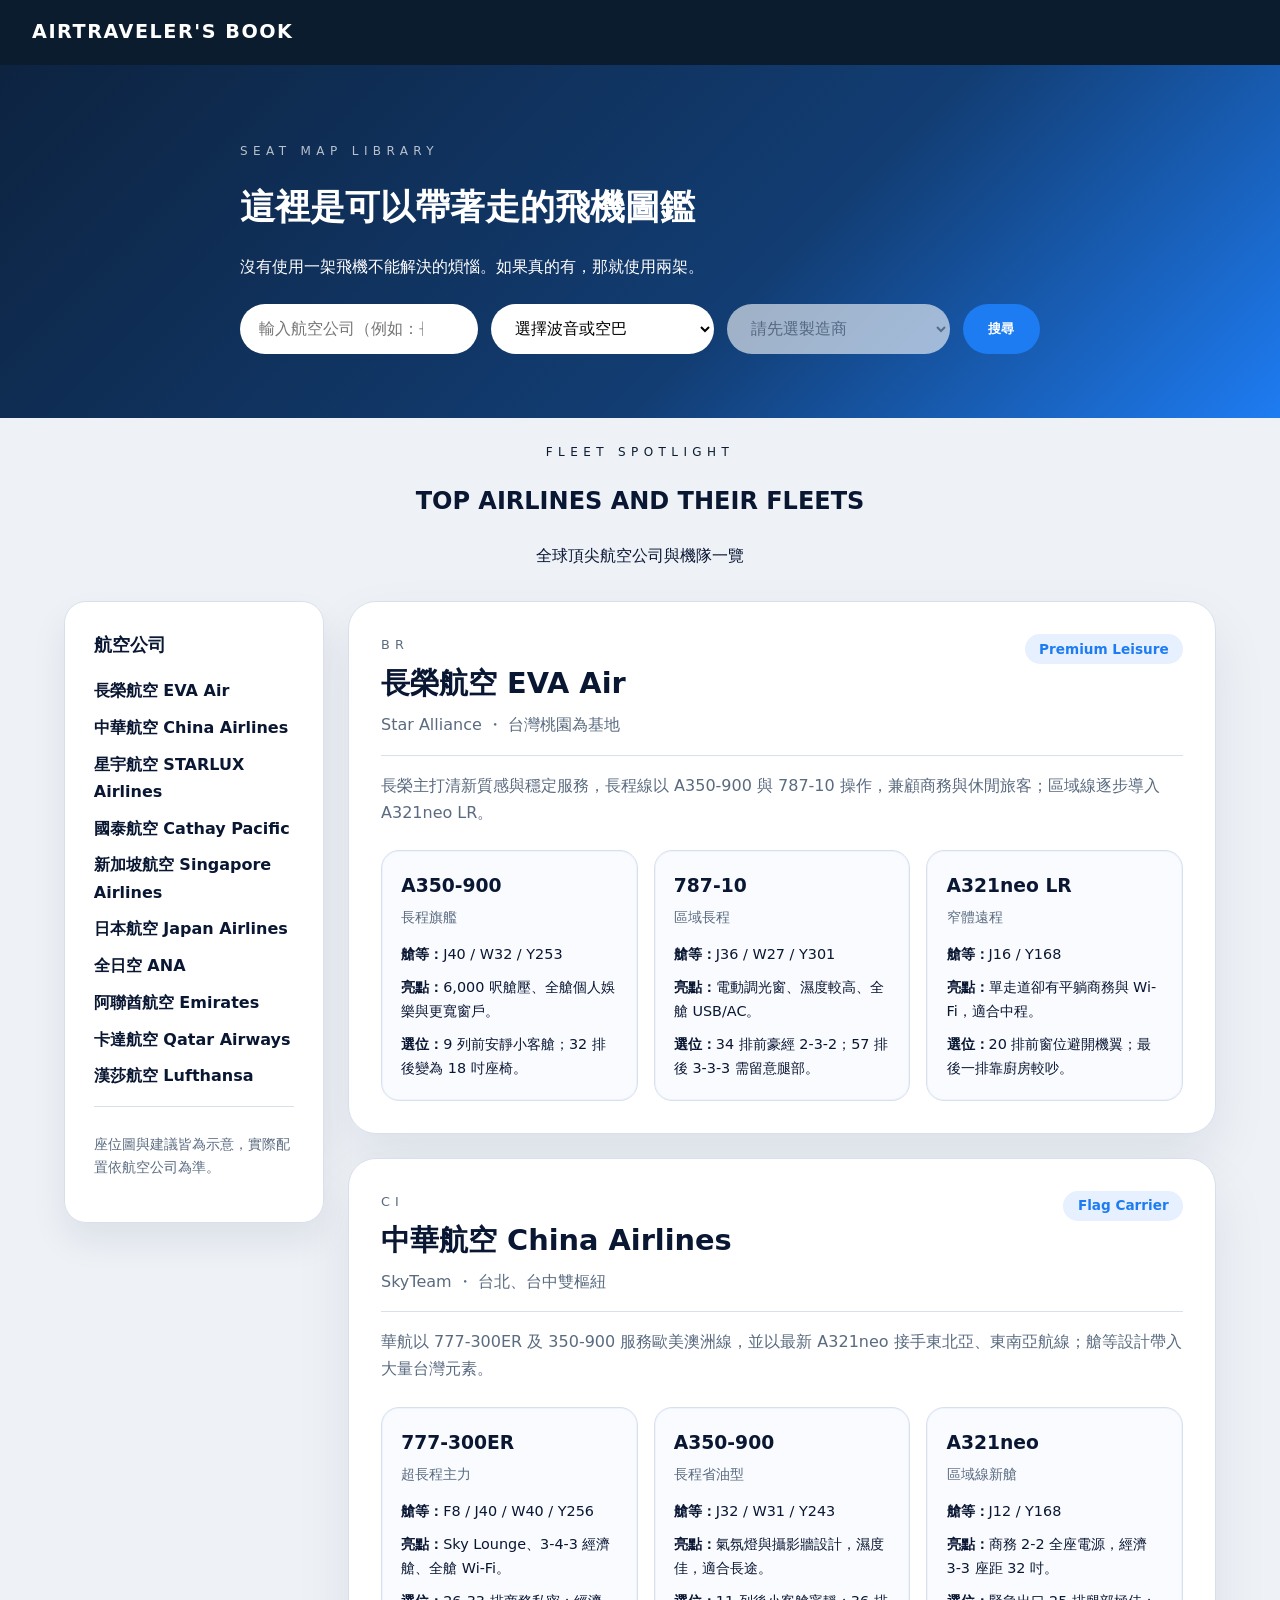
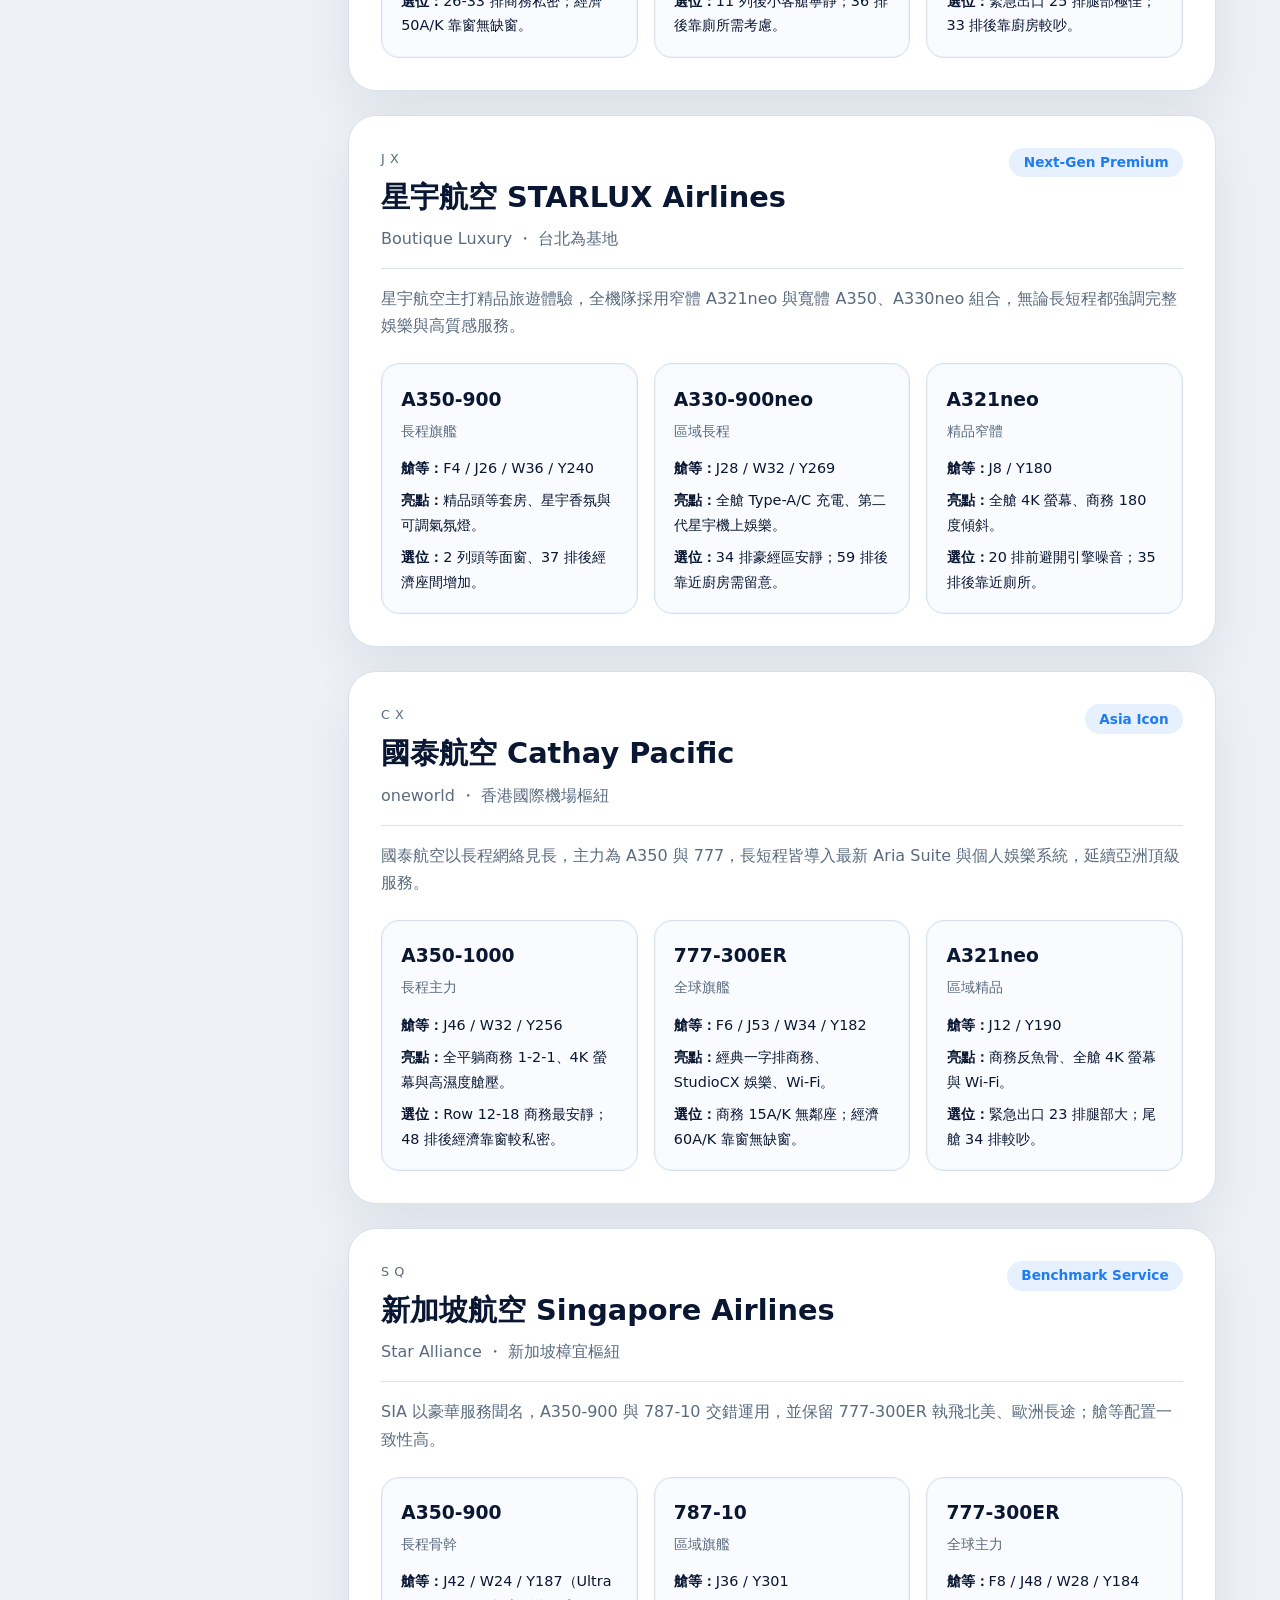
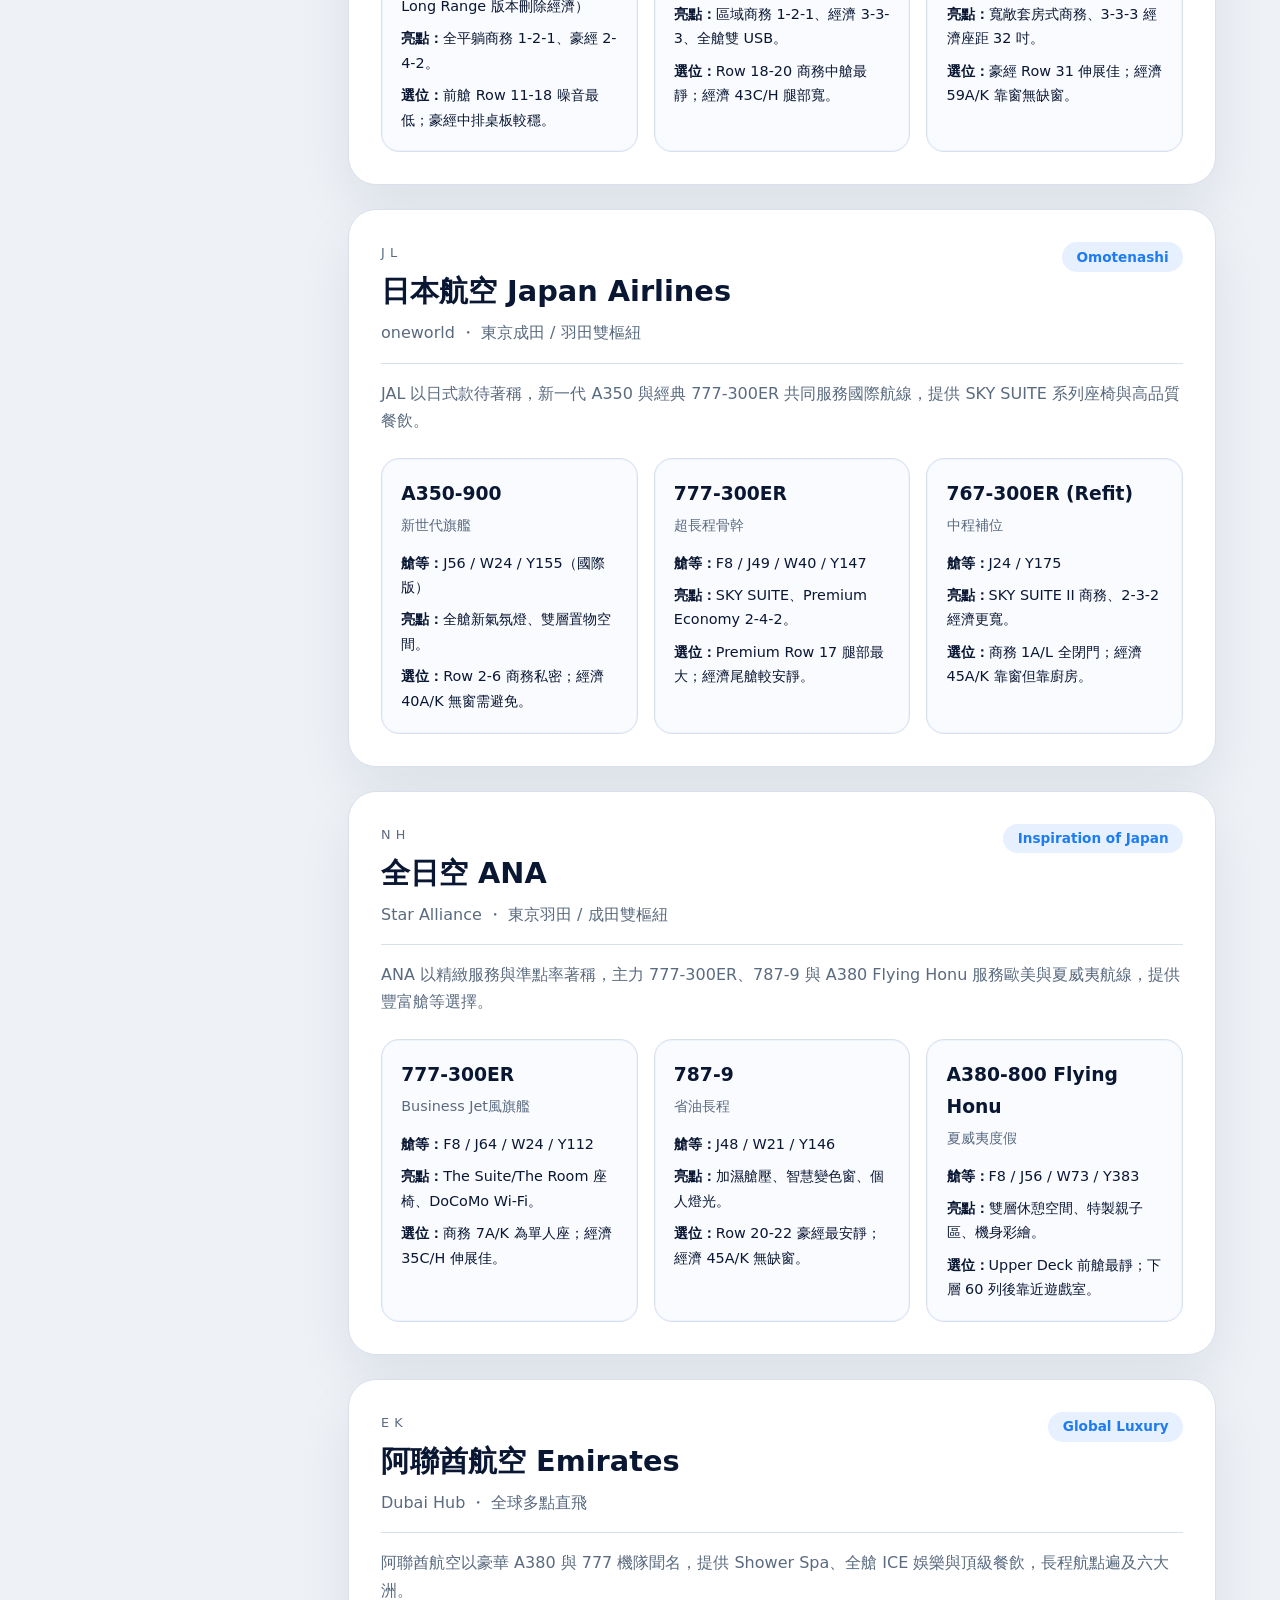
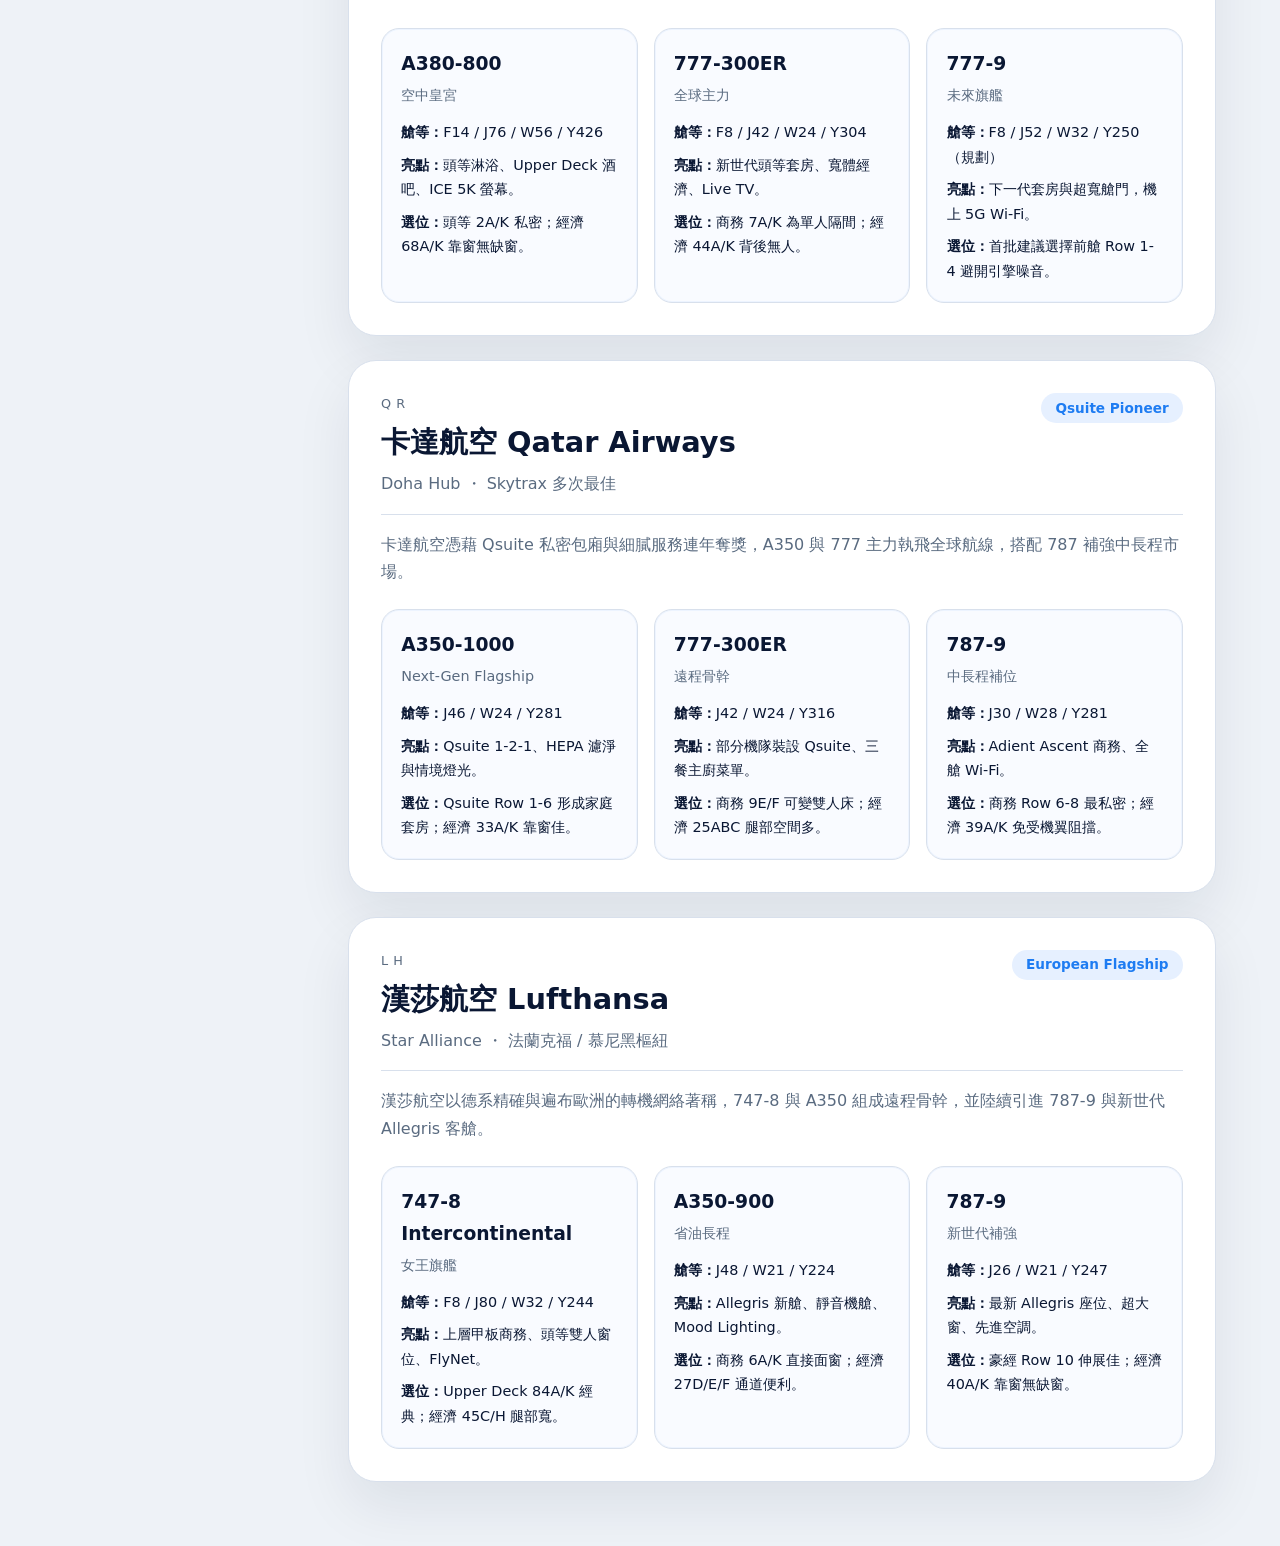
==== index.html @ 840bac4d "1208 json fixed" ====
<!DOCTYPE html>
<html lang="zh-Hant">
  <head>
    <meta charset="UTF-8" />
    <meta name="viewport" content="width=device-width, initial-scale=1.0" />
    <title>AirTraveler's Book</title>
    <link rel="stylesheet" href="style.css" />
  </head>
  <body class="home-page">
    <nav class="site-nav">
      <div class="brand">AirTraveler's Book</div>
    </nav>
    <header class="hero" id="top">
      <div class="hero-content">
        <p class="eyebrow">Seat Map Library</p>
        <h1>這裡是可以帶著走的飛機圖鑑</h1>
        <p>沒有使用一架飛機不能解決的煩惱。如果真的有，那就使用兩架。</p>
        <div class="search-panel" aria-label="搜尋與篩選機型">
          <label class="sr-only" for="airlineInput">航空公司</label>
          <input
            id="airlineInput"
            type="search"
            placeholder="輸入航空公司（例如：長榮、華航、SIA）"
            list="airlinesData"
          />
          <label class="sr-only" for="manufacturerFilter">製造商</label>
          <select id="manufacturerFilter">
            <option value="">選擇波音或空巴</option>
            <option value="airbus">空中巴士 Airbus</option>
            <option value="boeing">波音 Boeing</option>
          </select>
          <label class="sr-only" for="modelFilter">機型</label>
          <select id="modelFilter" disabled>
            <option value="">請先選製造商</option>
          </select>
          <button type="button">搜尋</button>
        </div>
        <datalist id="airlinesData"></datalist>
      </div>
    </header>
    <main>
      <section class="fleet-section" id="fleet">
        <header class="fleet-header">
          <p class="eyebrow">Fleet Spotlight</p>
          <h2>TOP AIRLINES AND THEIR FLEETS</h2>
          <p>全球頂尖航空公司與機隊一覽</p>
        </header>
        <div class="detail-layout">
          <aside class="detail-sidebar">
            <h2>航空公司</h2>
            <ul id="airlineSidebar"></ul>
            <div class="sidebar-note">
              <p>座位圖與建議皆為示意，實際配置依航空公司為準。</p>
            </div>
          </aside>
          <div class="detail-content" id="airlineDetails"></div>
        </div>
      </section>
    </main>
    <script src="script.js"></script>
  </body>
</html>
---- style.css ----
:root {
  color-scheme: light;
  font-family: "Noto Sans TC", "PingFang TC", system-ui, -apple-system, BlinkMacSystemFont, "Segoe UI",
    sans-serif;
  --bg: #eef2f7;
  --nav: #0c1c2f;
  --card: #ffffff;
  --ink: #0a1733;
  --muted: #5a6b80;
  --accent: #1e7cf2;
  --accent-soft: #e6f0ff;
  --border: #d8e0ec;
}

*,
*::before,
*::after {
  box-sizing: border-box;
}

body {
  margin: 0;
  background: var(--bg);
  color: var(--ink);
  line-height: 1.7;
  font-family: "Noto Sans TC", "PingFang TC", system-ui, -apple-system, BlinkMacSystemFont, "Segoe UI",
    sans-serif;
}

.sr-only {
  position: absolute;
  width: 1px;
  height: 1px;
  padding: 0;
  margin: -1px;
  overflow: hidden;
  clip: rect(0, 0, 0, 0);
  white-space: nowrap;
  border: 0;
}

a {
  color: var(--accent);
  text-decoration: none;
}

a:hover {
  text-decoration: underline;
}

.site-nav {
  background: var(--nav);
  color: white;
  display: flex;
  justify-content: space-between;
  align-items: center;
  padding: 1rem 2rem;
}

.brand {
  font-size: 1.2rem;
  font-weight: 700;
  letter-spacing: 0.08em;
  text-transform: uppercase;
}

.nav-links {
  display: flex;
  gap: 1.5rem;
}

.nav-links a {
  color: rgba(255, 255, 255, 0.9);
  font-weight: 600;
}

.nav-links a[aria-current="page"] {
  color: white;
}

.hero {
  background: linear-gradient(135deg, #0d2340, #123d73 60%, #1e7cf2);
  color: white;
  padding: 4rem 2rem;
}

.hero-compact {
  padding: 3rem 2rem;
}

.hero-content {
  max-width: 800px;
  margin: 0 auto;
}

.eyebrow {
  text-transform: uppercase;
  letter-spacing: 0.45em;
  font-size: 0.75rem;
  color: rgba(255, 255, 255, 0.7);
  margin-bottom: 1rem;
}

.hero h1 {
  margin: 0 0 1rem;
  font-size: clamp(1.4rem, 3.5vw, 2.2rem);
}

.search-panel {
  margin-top: 1.5rem;
  display: flex;
  gap: 0.8rem;
}

.search-panel input,
.search-panel select {
  flex: 1;
  border-radius: 999px;
  border: none;
  padding: 0.9rem 1.2rem;
  font-size: 1rem;
}

.search-panel select {
  background: white;
  border: 1px solid rgba(255, 255, 255, 0.2);
}

.search-panel select:disabled {
  opacity: 0.6;
  cursor: not-allowed;
}

.search-panel button {
  border: none;
  background: var(--accent);
  color: white;
  border-radius: 999px;
  padding: 0.9rem 1.6rem;
  font-weight: 600;
  cursor: pointer;
}

main {
  max-width: 1200px;
  margin: -3rem auto 4rem;
  padding: 0 1.5rem;
}

.airline-grid {
  display: grid;
  grid-template-columns: repeat(auto-fit, minmax(260px, 1fr));
  gap: 1.2rem;
}

.airline-card {
  background: var(--card);
  border-radius: 24px;
  border: 1px solid var(--border);
  padding: 1.8rem;
  box-shadow: 0 25px 40px rgba(10, 23, 51, 0.08);
  display: flex;
  flex-direction: column;
  gap: 1rem;
}

.airline-card header {
  display: flex;
  justify-content: space-between;
  align-items: flex-start;
  gap: 0.8rem;
}

.airline-code {
  font-size: 0.85rem;
  letter-spacing: 0.3em;
  color: var(--muted);
  margin: 0 0 0.2rem;
}

.airline-card h2 {
  margin: 0;
  font-size: 1.4rem;
}

.tag {
  display: inline-flex;
  align-items: center;
  padding: 0.2rem 0.9rem;
  border-radius: 999px;
  background: var(--accent-soft);
  color: var(--accent);
  font-size: 0.85rem;
  font-weight: 600;
}

.airline-summary {
  margin: 0;
  color: var(--muted);
}

.airline-list {
  list-style: none;
  padding: 0;
  margin: 0;
  display: flex;
  flex-direction: column;
  gap: 0.6rem;
}

.airline-list li {
  display: flex;
  flex-direction: column;
  gap: 0.2rem;
  padding-bottom: 0.6rem;
  border-bottom: 1px dashed var(--border);
}

.airline-list li:last-child {
  border-bottom: none;
}

.airline-list strong {
  font-size: 0.95rem;
}

.airline-list span {
  color: var(--muted);
  font-size: 0.85rem;
}

.airline-link {
  margin-top: auto;
  font-weight: 600;
}

.fleet-section {
  margin-top: 3rem;
}

.fleet-header {
  text-align: center;
  margin-bottom: 2rem;
  max-width: 760px;
  margin-left: auto;
  margin-right: auto;
}

.fleet-header .eyebrow {
  color: var(--nav);
  display: inline-block;
  margin-top: 1.5rem;
}

.fleet-header h2 {
  margin-top: 0.2rem;
}

.detail-layout {
  display: grid;
  grid-template-columns: minmax(240px, 260px) 1fr;
  gap: 1.5rem;
  margin-top: 2rem;
}

.detail-sidebar {
  position: sticky;
  top: 2rem;
  align-self: start;
  background: var(--card);
  border-radius: 22px;
  padding: 1.8rem;
  border: 1px solid var(--border);
  box-shadow: 0 18px 35px rgba(10, 23, 51, 0.08);
}

.detail-sidebar h2 {
  margin: 0 0 1rem;
  font-size: 1.1rem;
}

.detail-sidebar ul {
  list-style: none;
  margin: 0 0 1rem;
  padding: 0;
  display: flex;
  flex-direction: column;
  gap: 0.6rem;
}

.detail-sidebar a {
  color: var(--ink);
  font-weight: 600;
}

.detail-sidebar a:hover {
  color: var(--accent);
}

.sidebar-note {
  font-size: 0.85rem;
  color: var(--muted);
  border-top: 1px solid var(--border);
  padding-top: 0.8rem;
}

.detail-content {
  display: flex;
  flex-direction: column;
  gap: 1.5rem;
}

.aircraft-card {
  background: var(--card);
  border-radius: 28px;
  padding: 2rem;
  border: 1px solid var(--border);
  box-shadow: 0 25px 55px rgba(10, 23, 51, 0.08);
}

.aircraft-card header {
  display: flex;
  justify-content: space-between;
  gap: 1rem;
  align-items: flex-start;
  border-bottom: 1px solid var(--border);
  padding-bottom: 1rem;
  margin-bottom: 1rem;
}

.aircraft-code {
  margin: 0;
  text-transform: uppercase;
  letter-spacing: 0.4em;
  font-size: 0.8rem;
  color: var(--muted);
}

.aircraft-card h2 {
  margin: 0.2rem 0;
  font-size: 1.8rem;
}

.family {
  margin: 0;
  color: var(--muted);
}

.aircraft-summary {
  margin: 0 0 1.3rem;
  color: var(--muted);
}

.spec-grid {
  display: grid;
  grid-template-columns: repeat(auto-fit, minmax(180px, 1fr));
  gap: 1rem;
}

.spec-block {
  border-radius: 16px;
  border: 1px dashed var(--border);
  padding: 1rem;
}

.spec-block strong {
  display: block;
  font-size: 0.85rem;
  color: var(--muted);
  letter-spacing: 0.1em;
}

.spec-block span {
  font-size: 1.2rem;
}

.seat-callout {
  margin-top: 1.2rem;
  background: var(--accent-soft);
  border-radius: 12px;
  padding: 0.9rem 1rem;
  border: 1px solid var(--accent);
  color: var(--ink);
}

.airline-article .aircraft-summary {
  margin-bottom: 1.5rem;
}

.model-grid {
  display: grid;
  grid-template-columns: repeat(auto-fit, minmax(220px, 1fr));
  gap: 1rem;
}

.model-card {
  border-radius: 18px;
  border: 1px solid var(--border);
  padding: 1.2rem;
  background: #f9fbff;
  box-shadow: inset 0 0 0 1px rgba(30, 124, 242, 0.05);
}

.model-card h3 {
  margin: 0;
}

.model-role {
  margin: 0.2rem 0 0.8rem;
  color: var(--muted);
  font-size: 0.9rem;
}

.model-specs {
  list-style: none;
  padding: 0;
  margin: 0;
  display: flex;
  flex-direction: column;
  gap: 0.5rem;
  font-size: 0.9rem;
}

.model-specs strong {
  font-weight: 600;
}

@media (max-width: 900px) {
  .detail-layout {
    grid-template-columns: 1fr;
  }

  .detail-sidebar {
    position: static;
  }
}

@media (max-width: 640px) {
  .site-nav {
    flex-direction: column;
    gap: 0.8rem;
  }

  .hero {
    padding: 3rem 1.5rem;
  }

  .search-panel {
    flex-direction: column;
  }

  main {
    margin-top: -2rem;
  }

  .airline-card header,
  .aircraft-card header {
    flex-direction: column;
    align-items: flex-start;
  }
}
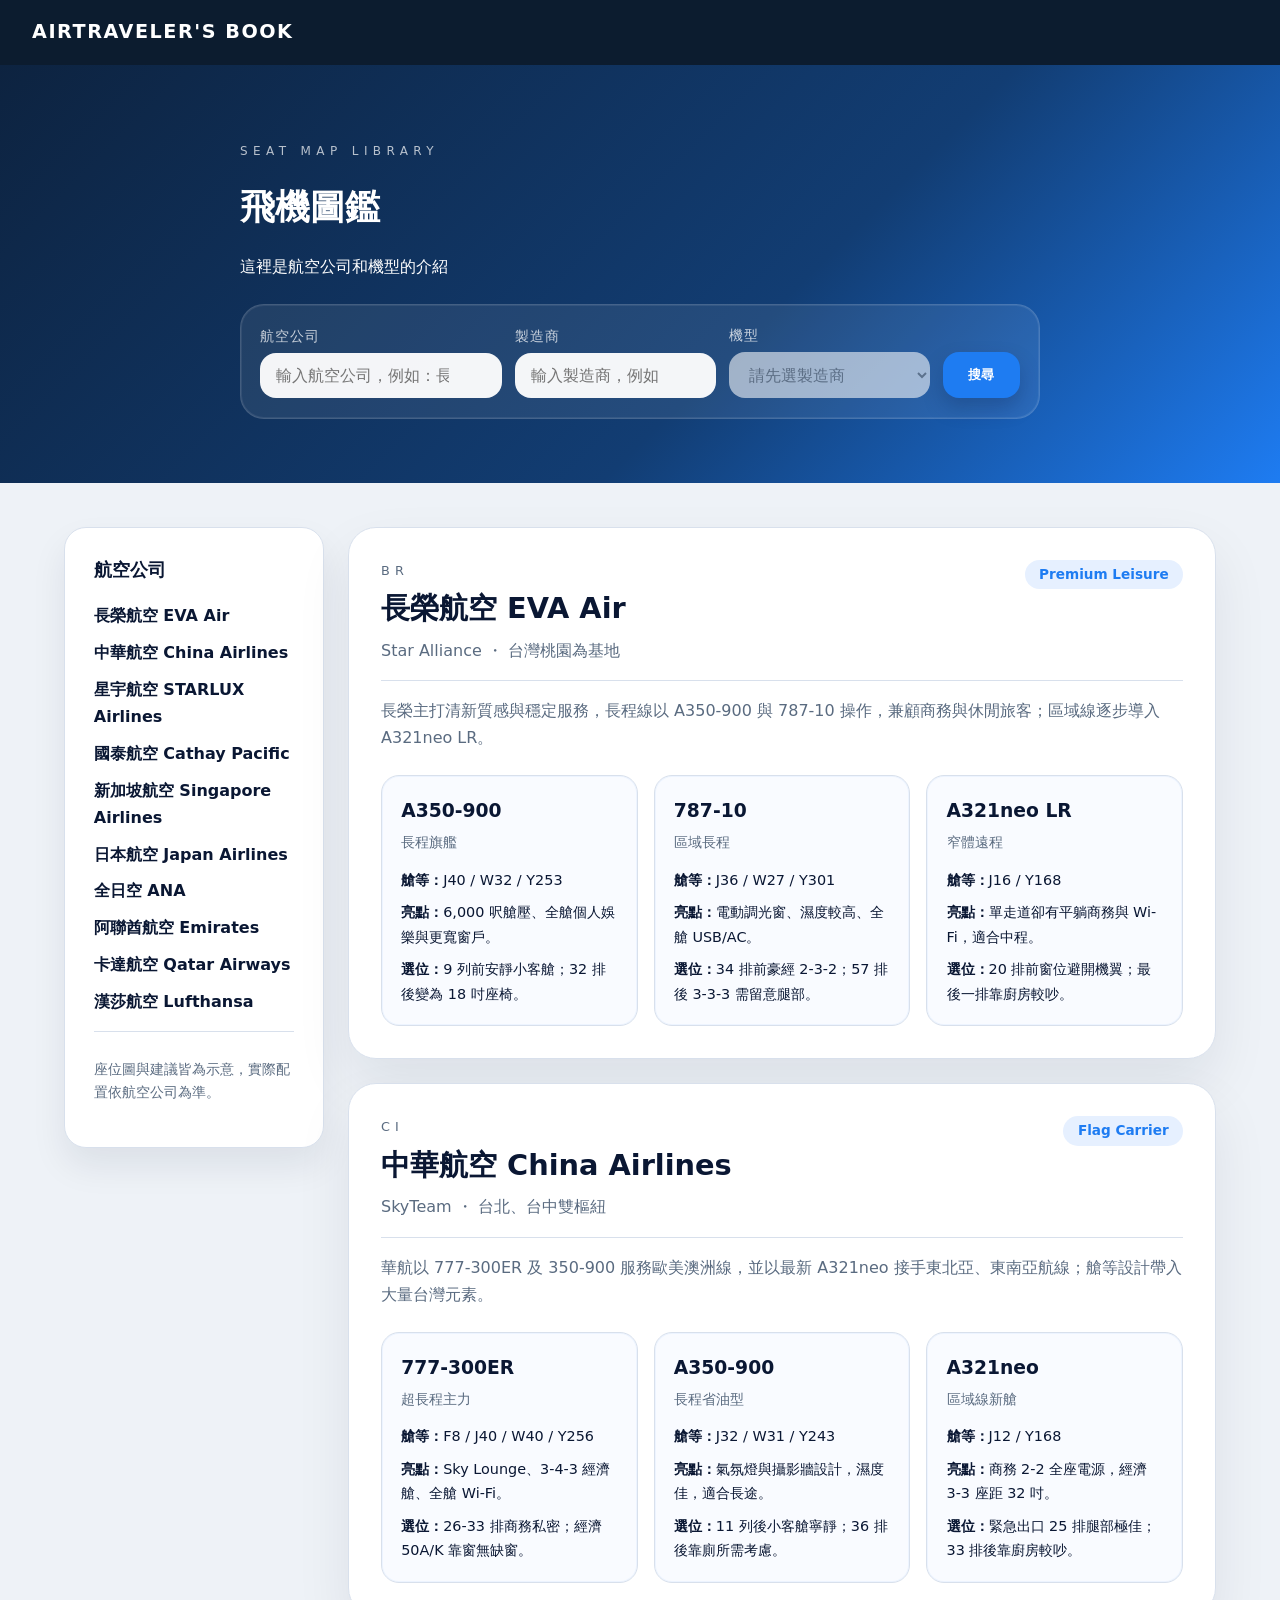
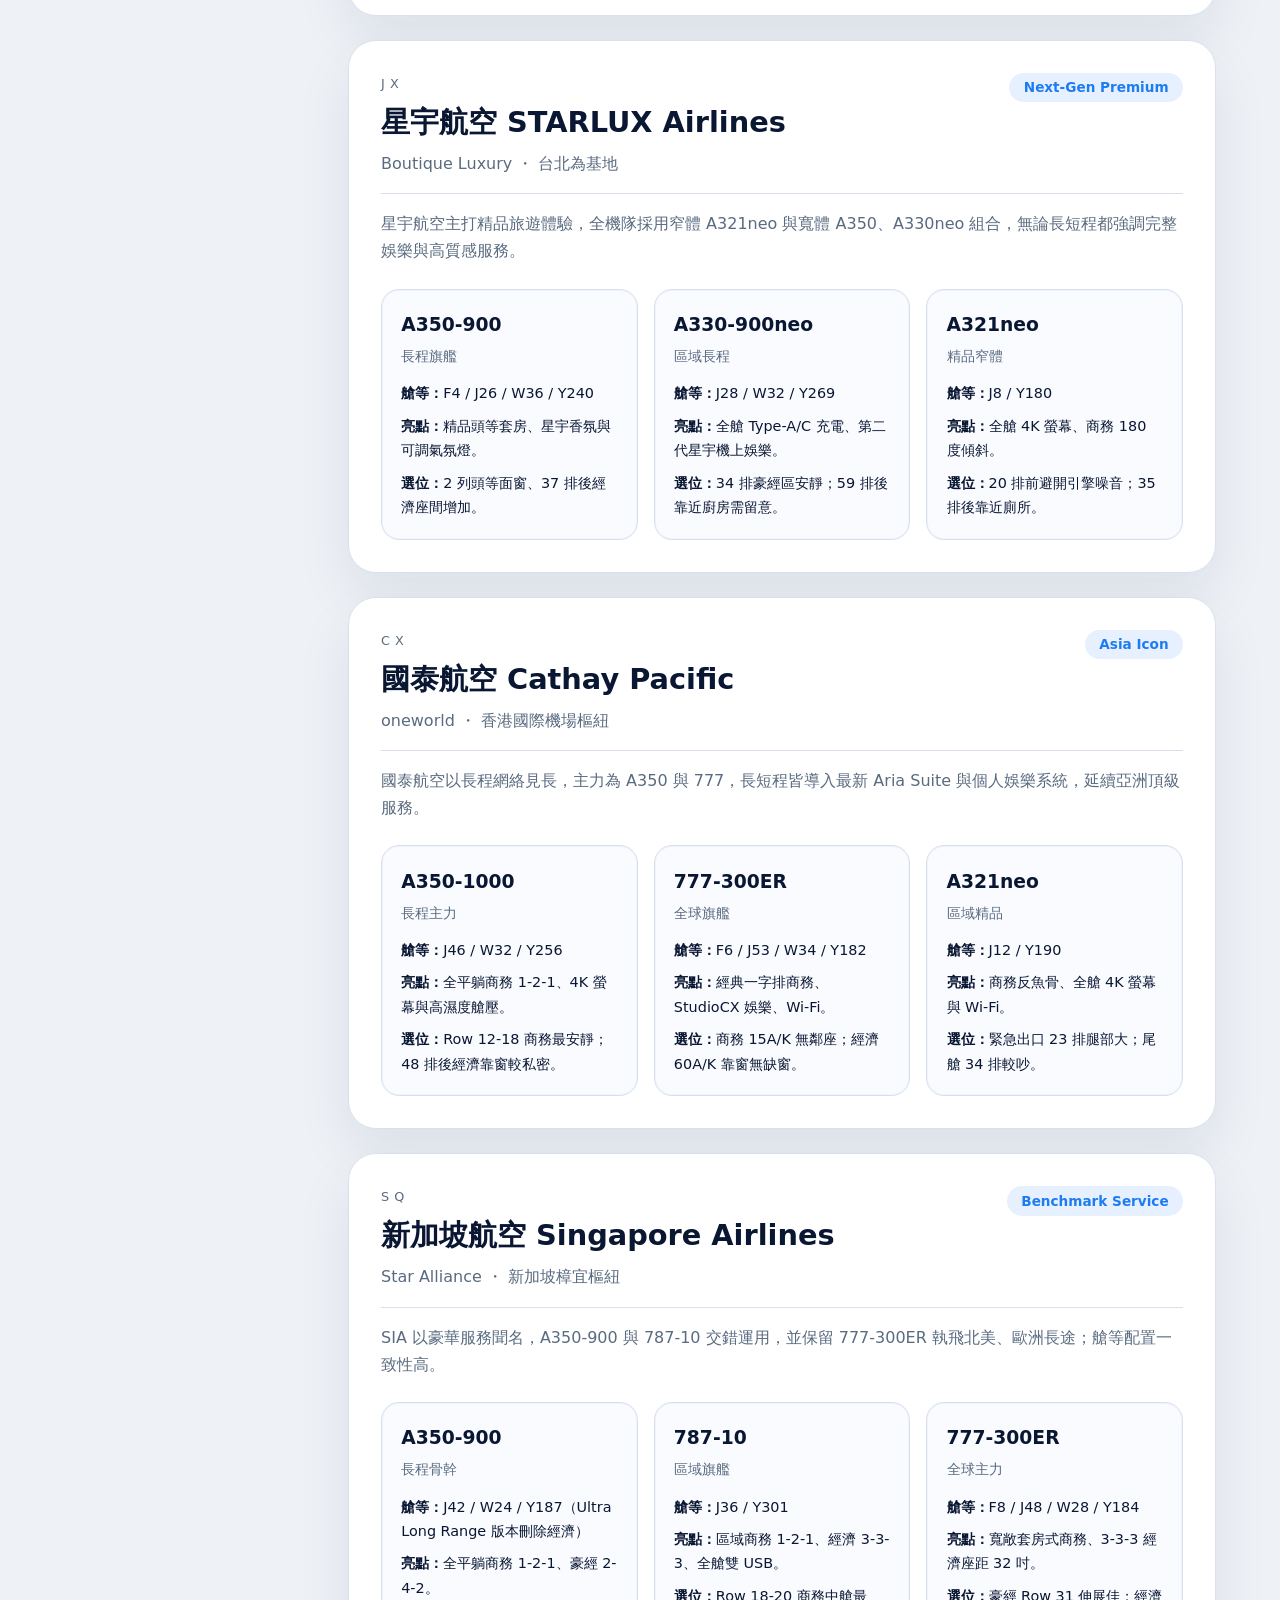
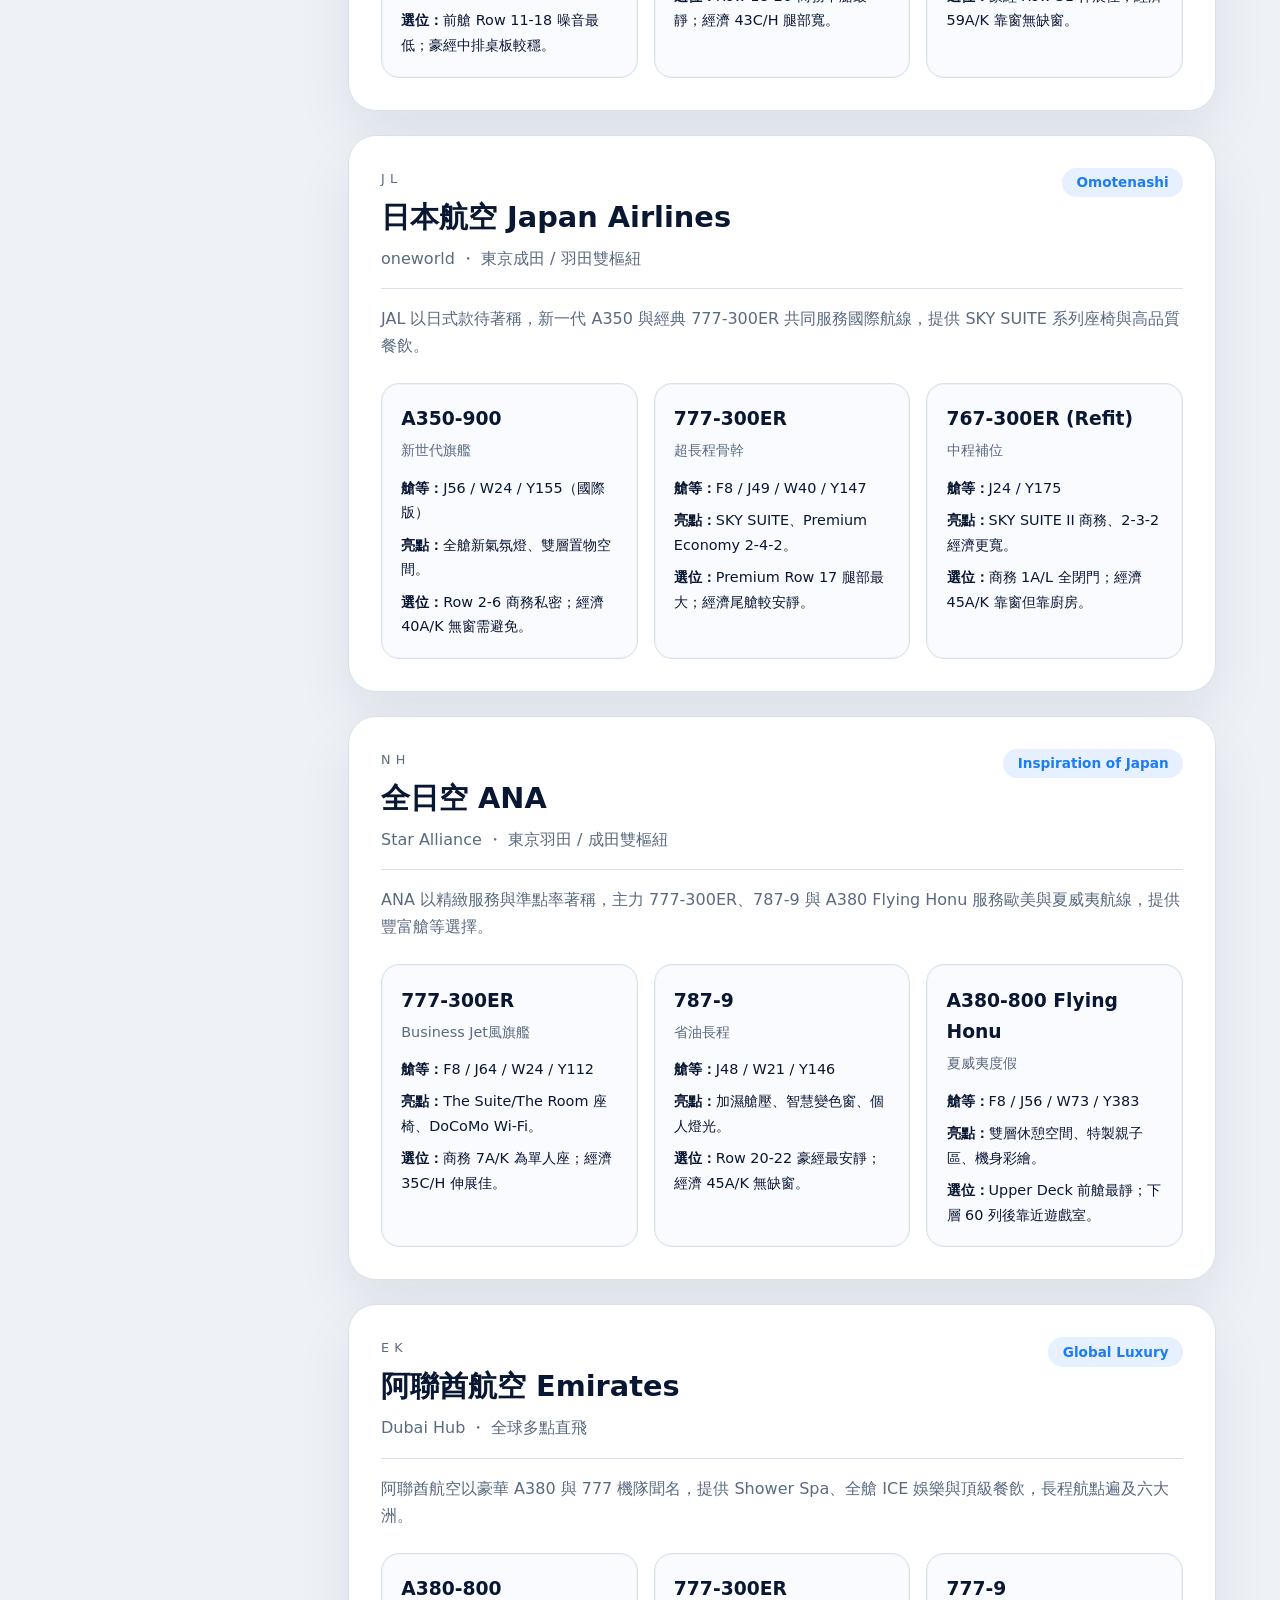
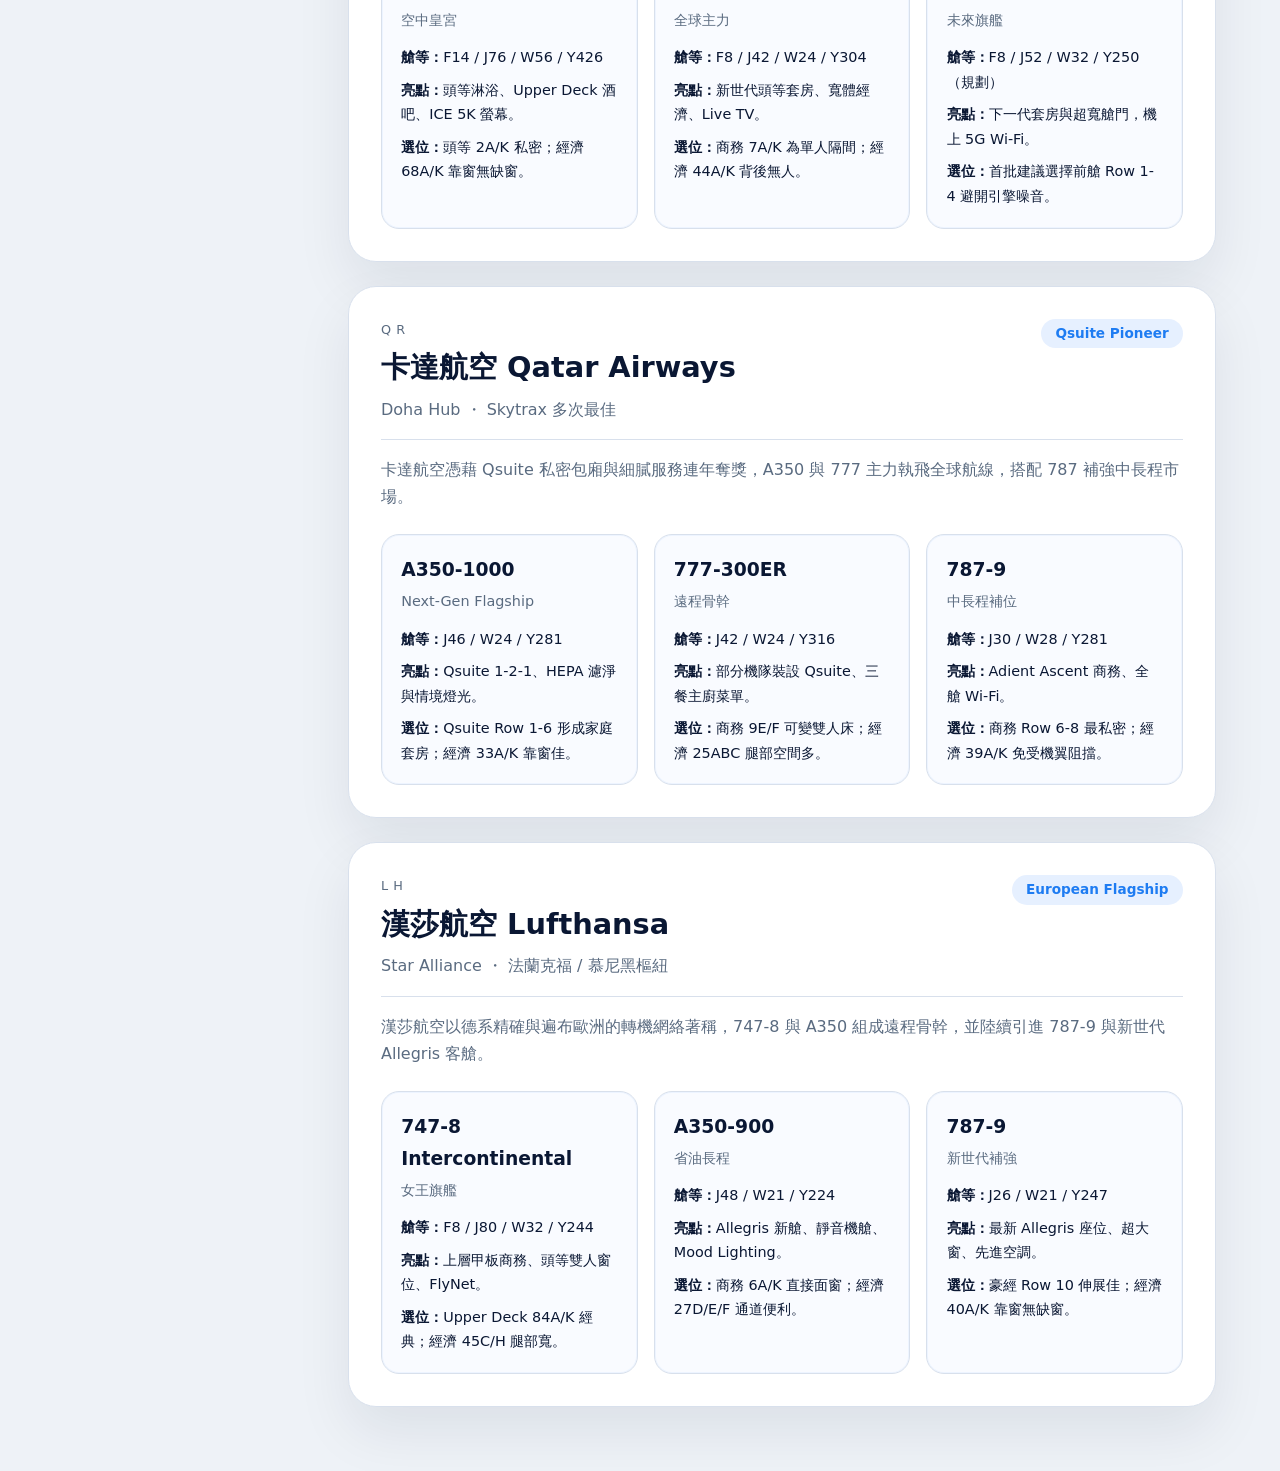
==== commit 7e1272ee: "1212 aircraft.html add" ====
--- a/index.html
+++ b/index.html
@@ -13,38 +13,49 @@
     <header class="hero" id="top">
       <div class="hero-content">
         <p class="eyebrow">Seat Map Library</p>
-        <h1>這裡是可以帶著走的飛機圖鑑</h1>
-        <p>沒有使用一架飛機不能解決的煩惱。如果真的有，那就使用兩架。</p>
+        <h1>飛機圖鑑</h1>
+        <p>這裡是航空公司和機型的介紹</p>
         <div class="search-panel" aria-label="搜尋與篩選機型">
-          <label class="sr-only" for="airlineInput">航空公司</label>
-          <input
-            id="airlineInput"
-            type="search"
-            placeholder="輸入航空公司（例如：長榮、華航、SIA）"
-            list="airlinesData"
-          />
-          <label class="sr-only" for="manufacturerFilter">製造商</label>
-          <select id="manufacturerFilter">
-            <option value="">選擇波音或空巴</option>
-            <option value="airbus">空中巴士 Airbus</option>
-            <option value="boeing">波音 Boeing</option>
-          </select>
-          <label class="sr-only" for="modelFilter">機型</label>
-          <select id="modelFilter" disabled>
-            <option value="">請先選製造商</option>
-          </select>
-          <button type="button">搜尋</button>
+          <div class="filter-row filter-row-inline">
+            <div class="filter-field">
+              <label for="airlineInput">航空公司</label>
+              <input
+                id="airlineInput"
+                type="search"
+                placeholder="輸入航空公司，例如：長榮"
+                list="airlinesData"
+              />
+            </div>
+            <div class="filter-field">
+              <label for="manufacturerFilter">製造商</label>
+              <input
+                id="manufacturerFilter"
+                type="search"
+                placeholder="輸入製造商，例如：空巴、波音"
+                list="manufacturerData"
+              />
+            </div>
+            <div class="filter-field">
+              <label for="modelFilter">機型</label>
+              <select id="modelFilter" disabled>
+                <option value="">請先選製造商</option>
+              </select>
+            </div>
+            <div class="filter-actions">
+              <button type="button">搜尋</button>
+            </div>
+          </div>
         </div>
         <datalist id="airlinesData"></datalist>
+        <datalist id="manufacturerData">
+          <option value="空巴"></option>
+          <option value="波音"></option>
+        </datalist>
       </div>
     </header>
     <main>
       <section class="fleet-section" id="fleet">
-        <header class="fleet-header">
-          <p class="eyebrow">Fleet Spotlight</p>
-          <h2>TOP AIRLINES AND THEIR FLEETS</h2>
-          <p>全球頂尖航空公司與機隊一覽</p>
-        </header>
+        <div class="fleet-spacer" aria-hidden="true"></div>
         <div class="detail-layout">
           <aside class="detail-sidebar">
             <h2>航空公司</h2>
--- a/style.css
+++ b/style.css
@@ -88,6 +88,10 @@
   padding: 3rem 2rem;
 }
 
+.detail-hero {
+  background: linear-gradient(135deg, #0d2340, #123d73 70%, #25a5ff);
+}
+
 .hero-content {
   max-width: 800px;
   margin: 0 auto;
@@ -109,21 +113,54 @@
 .search-panel {
   margin-top: 1.5rem;
   display: flex;
+  flex-direction: column;
+  gap: 1rem;
+  padding: 1.2rem;
+  background: rgba(255, 255, 255, 0.08);
+  border-radius: 24px;
+  border: 1px solid rgba(255, 255, 255, 0.15);
+  box-shadow: inset 0 0 0 1px rgba(255, 255, 255, 0.08);
+}
+
+.filter-row {
+  display: grid;
+  grid-template-columns: repeat(auto-fit, minmax(180px, 1fr));
   gap: 0.8rem;
+}
+
+.filter-row-inline {
+  grid-template-columns: minmax(200px, 1.2fr) repeat(2, minmax(160px, 1fr)) auto;
+  align-items: end;
+}
+
+.filter-field {
+  display: flex;
+  flex-direction: column;
+  gap: 0.3rem;
+}
+
+.filter-field label {
+  font-size: 0.85rem;
+  letter-spacing: 0.08em;
+  text-transform: uppercase;
+  color: rgba(255, 255, 255, 0.75);
 }
 
 .search-panel input,
 .search-panel select {
-  flex: 1;
-  border-radius: 999px;
+  width: 100%;
+  border-radius: 16px;
   border: none;
-  padding: 0.9rem 1.2rem;
+  padding: 0.85rem 1rem;
   font-size: 1rem;
 }
 
+.search-panel input {
+  background: rgba(255, 255, 255, 0.95);
+}
+
 .search-panel select {
-  background: white;
-  border: 1px solid rgba(255, 255, 255, 0.2);
+  background: rgba(255, 255, 255, 0.95);
 }
 
 .search-panel select:disabled {
@@ -131,20 +168,32 @@
   cursor: not-allowed;
 }
 
+.filter-actions {
+  display: flex;
+  align-items: flex-end;
+}
+
 .search-panel button {
+  width: 100%;
   border: none;
   background: var(--accent);
   color: white;
-  border-radius: 999px;
+  border-radius: 16px;
   padding: 0.9rem 1.6rem;
   font-weight: 600;
   cursor: pointer;
+  box-shadow: 0 10px 20px rgba(6, 32, 81, 0.25);
 }
 
 main {
   max-width: 1200px;
   margin: -3rem auto 4rem;
   padding: 0 1.5rem;
+}
+
+.detail-page main {
+  max-width: 1200px;
+  margin-top: -3rem;
 }
 
 .airline-grid {
@@ -254,6 +303,10 @@
 
 .fleet-header h2 {
   margin-top: 0.2rem;
+}
+
+.fleet-spacer {
+  height: 0.75rem;
 }
 
 .detail-layout {
@@ -316,6 +369,7 @@
   padding: 2rem;
   border: 1px solid var(--border);
   box-shadow: 0 25px 55px rgba(10, 23, 51, 0.08);
+  backdrop-filter: blur(8px);
 }
 
 .aircraft-card header {
@@ -401,6 +455,20 @@
   box-shadow: inset 0 0 0 1px rgba(30, 124, 242, 0.05);
 }
 
+.model-card-link {
+  display: block;
+  color: inherit;
+  text-decoration: none;
+  transition: transform 0.2s ease, box-shadow 0.2s ease;
+}
+
+.model-card-link:hover {
+  transform: translateY(-2px);
+  box-shadow:
+    inset 0 0 0 1px rgba(30, 124, 242, 0.05),
+    0 18px 30px rgba(30, 124, 242, 0.15);
+}
+
 .model-card h3 {
   margin: 0;
 }
@@ -446,7 +514,15 @@
   }
 
   .search-panel {
-    flex-direction: column;
+    padding: 1rem;
+  }
+
+  .filter-row {
+    grid-template-columns: 1fr;
+  }
+
+  .filter-actions {
+    align-items: stretch;
   }
 
   main {
@@ -459,3 +535,221 @@
     align-items: flex-start;
   }
 }
+
+.aircraft-detail-layout {
+  display: grid;
+  grid-template-columns: minmax(240px, 260px) 1fr;
+  gap: 1.2rem;
+  margin: 2rem auto 4rem;
+  align-items: start;
+}
+
+.aircraft-overview {
+  background: radial-gradient(circle at top right, rgba(37, 165, 255, 0.25), transparent 55%), var(--card);
+  border: 1px solid rgba(255, 255, 255, 0.5);
+  box-shadow: 0 35px 65px rgba(10, 23, 51, 0.12);
+}
+
+.overview-header {
+  display: flex;
+  justify-content: space-between;
+  align-items: center;
+  gap: 1rem;
+  margin-bottom: 1.2rem;
+}
+
+.badge {
+  padding: 0.35rem 1rem;
+  border-radius: 999px;
+  background: linear-gradient(120deg, #25a5ff, #1e7cf2);
+  color: white;
+  font-size: 0.85rem;
+  font-weight: 600;
+  letter-spacing: 0.08em;
+  text-transform: uppercase;
+}
+
+.aircraft-side-panel {
+  display: flex;
+  flex-direction: column;
+  gap: 1.2rem;
+  padding: 1.2rem 0 0;
+}
+
+.aircraft-side-panel.detail-sidebar {
+  padding: 1.8rem;
+  gap: 1.5rem;
+}
+
+.sidebar-block {
+  padding-bottom: 1.2rem;
+  border-bottom: 1px solid var(--border);
+}
+
+.sidebar-block:last-of-type {
+  border-bottom: none;
+  padding-bottom: 0;
+}
+
+.section-title {
+  margin-bottom: 0.6rem;
+}
+
+.eyebrow-muted {
+  color: var(--muted);
+  letter-spacing: 0.4em;
+}
+
+.aircraft-meta {
+  margin: 0;
+  text-transform: uppercase;
+  letter-spacing: 0.25em;
+  font-size: 0.75rem;
+  color: var(--muted);
+}
+
+.variant-section {
+  margin-top: 2rem;
+}
+
+.variant-grid {
+  display: grid;
+  grid-template-columns: repeat(auto-fit, minmax(220px, 1fr));
+  gap: 1rem;
+}
+
+.variant-card {
+  border-radius: 20px;
+  border: 1px solid var(--border);
+  padding: 1.2rem 1.3rem;
+  background: #f4f7ff;
+  box-shadow:
+    inset 0 0 0 1px rgba(30, 124, 242, 0.08),
+    0 15px 30px rgba(10, 23, 51, 0.08);
+}
+
+.variant-card-header {
+  display: flex;
+  align-items: center;
+  justify-content: space-between;
+  gap: 0.8rem;
+  margin-bottom: 0.6rem;
+}
+
+.variant-card-header h3 {
+  margin: 0;
+  font-size: 1.15rem;
+}
+
+.variant-badge {
+  padding: 0.2rem 0.8rem;
+  border-radius: 999px;
+  background: rgba(30, 124, 242, 0.15);
+  color: var(--ink);
+  font-size: 0.8rem;
+  font-weight: 600;
+  text-transform: uppercase;
+  letter-spacing: 0.1em;
+}
+
+.variant-summary {
+  margin: 0 0 0.8rem;
+  color: var(--muted);
+  font-size: 0.95rem;
+}
+
+.variant-specs {
+  list-style: none;
+  margin: 0 0 0.8rem;
+  padding: 0;
+  display: flex;
+  flex-direction: column;
+  gap: 0.4rem;
+}
+
+.variant-specs strong {
+  display: block;
+  font-size: 0.75rem;
+  color: var(--muted);
+  letter-spacing: 0.1em;
+  text-transform: uppercase;
+}
+
+.variant-specs span {
+  font-size: 1rem;
+}
+
+.variant-comfort {
+  margin: 0;
+  font-size: 0.9rem;
+  color: var(--ink);
+  background: white;
+  border-radius: 12px;
+  padding: 0.7rem 0.9rem;
+  border: 1px solid rgba(30, 124, 242, 0.15);
+}
+
+.spotlight-list,
+.airline-chip-list {
+  list-style: none;
+  margin: 1rem 0 0;
+  padding: 0;
+}
+
+.spotlight-list li {
+  padding-left: 1rem;
+  position: relative;
+  margin-bottom: 0.6rem;
+  color: var(--muted);
+}
+
+.spotlight-list li::before {
+  content: "✦";
+  position: absolute;
+  left: 0;
+  color: var(--accent);
+  font-size: 0.75rem;
+  top: 0.1rem;
+}
+
+.airline-chip-list {
+  display: flex;
+  flex-wrap: wrap;
+  gap: 0.5rem;
+}
+
+.airline-chip {
+  padding: 0.35rem 0.8rem;
+  border-radius: 999px;
+  background: var(--accent-soft);
+  color: var(--ink);
+  border: 1px solid var(--border);
+  font-size: 0.9rem;
+}
+
+.empty-state {
+  text-align: center;
+}
+
+.empty-state a {
+  display: inline-block;
+  margin-top: 0.8rem;
+  font-weight: 600;
+}
+
+@media (max-width: 960px) {
+  .aircraft-detail-layout {
+    grid-template-columns: 1fr;
+  }
+
+  .aircraft-side-panel.detail-sidebar {
+    padding: 1.5rem;
+  }
+}
+
+@media (max-width: 640px) {
+  .overview-header {
+    flex-direction: column;
+    align-items: flex-start;
+  }
+}
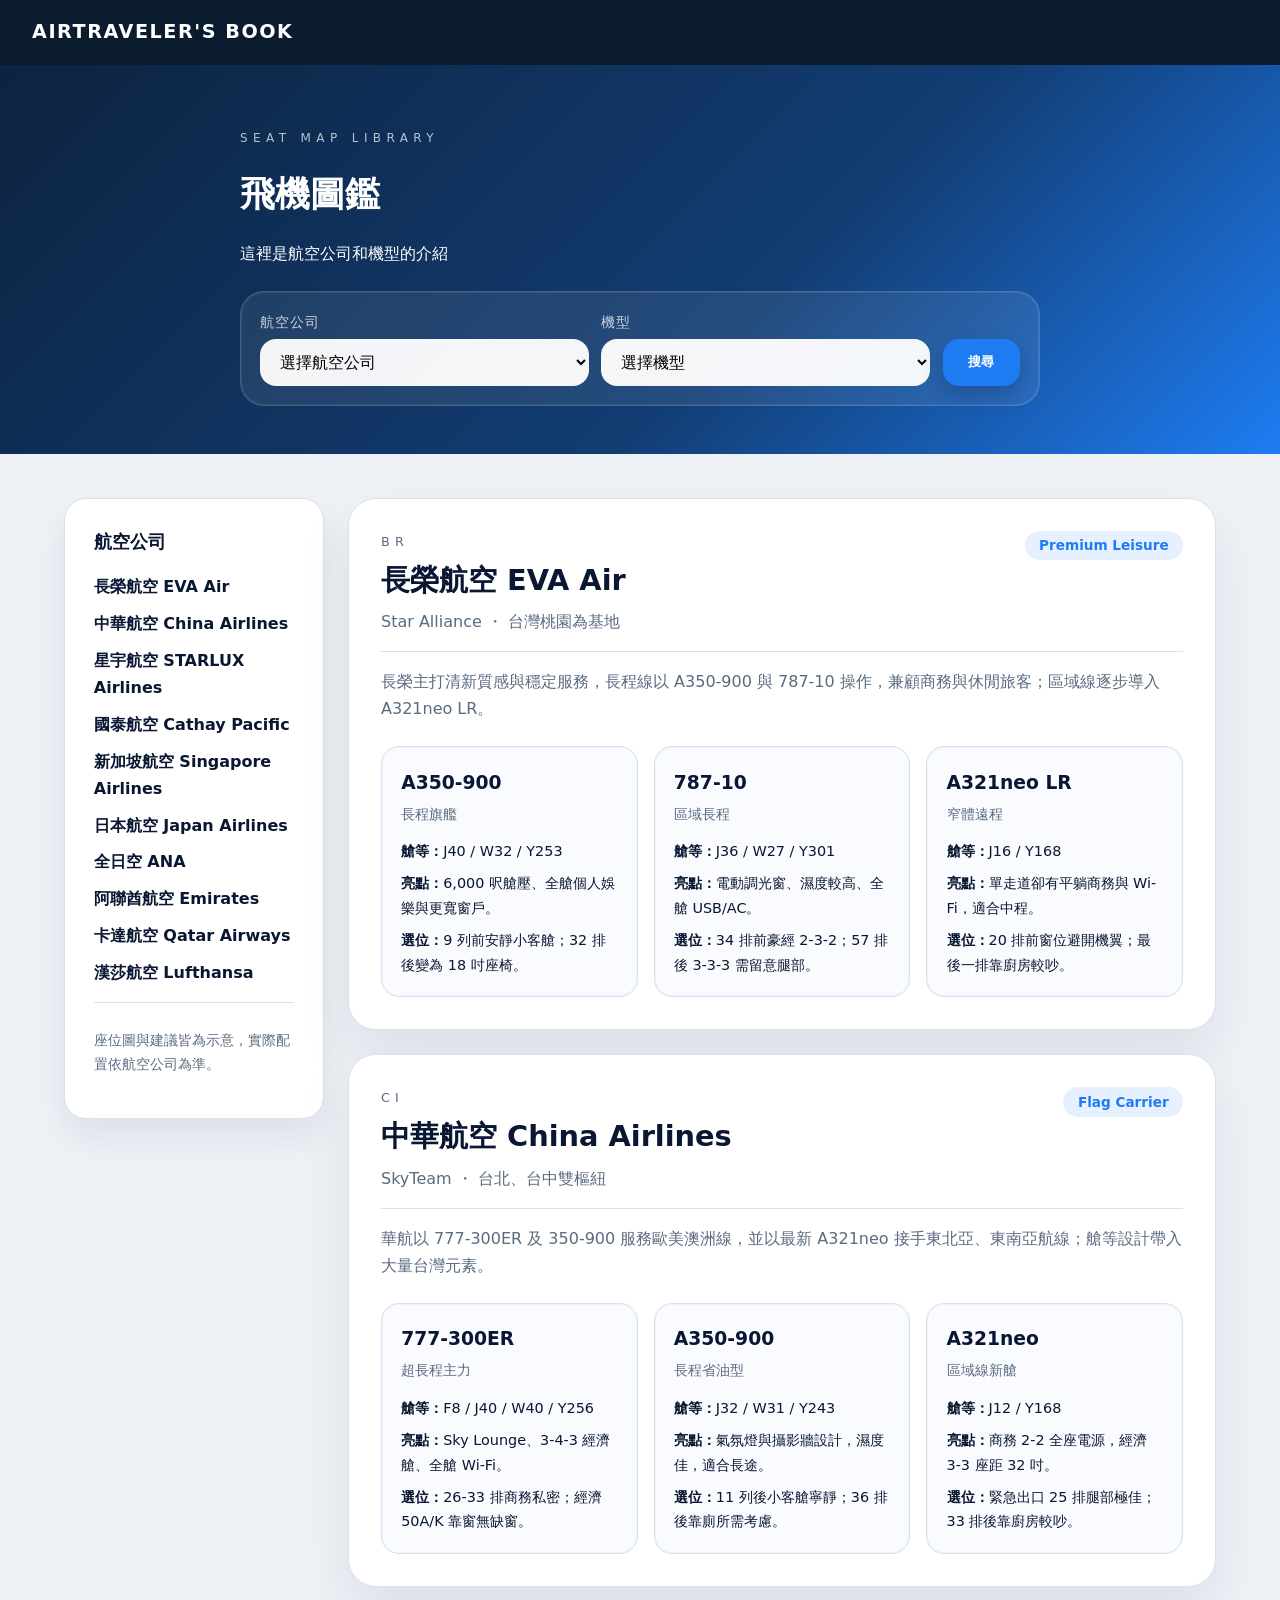
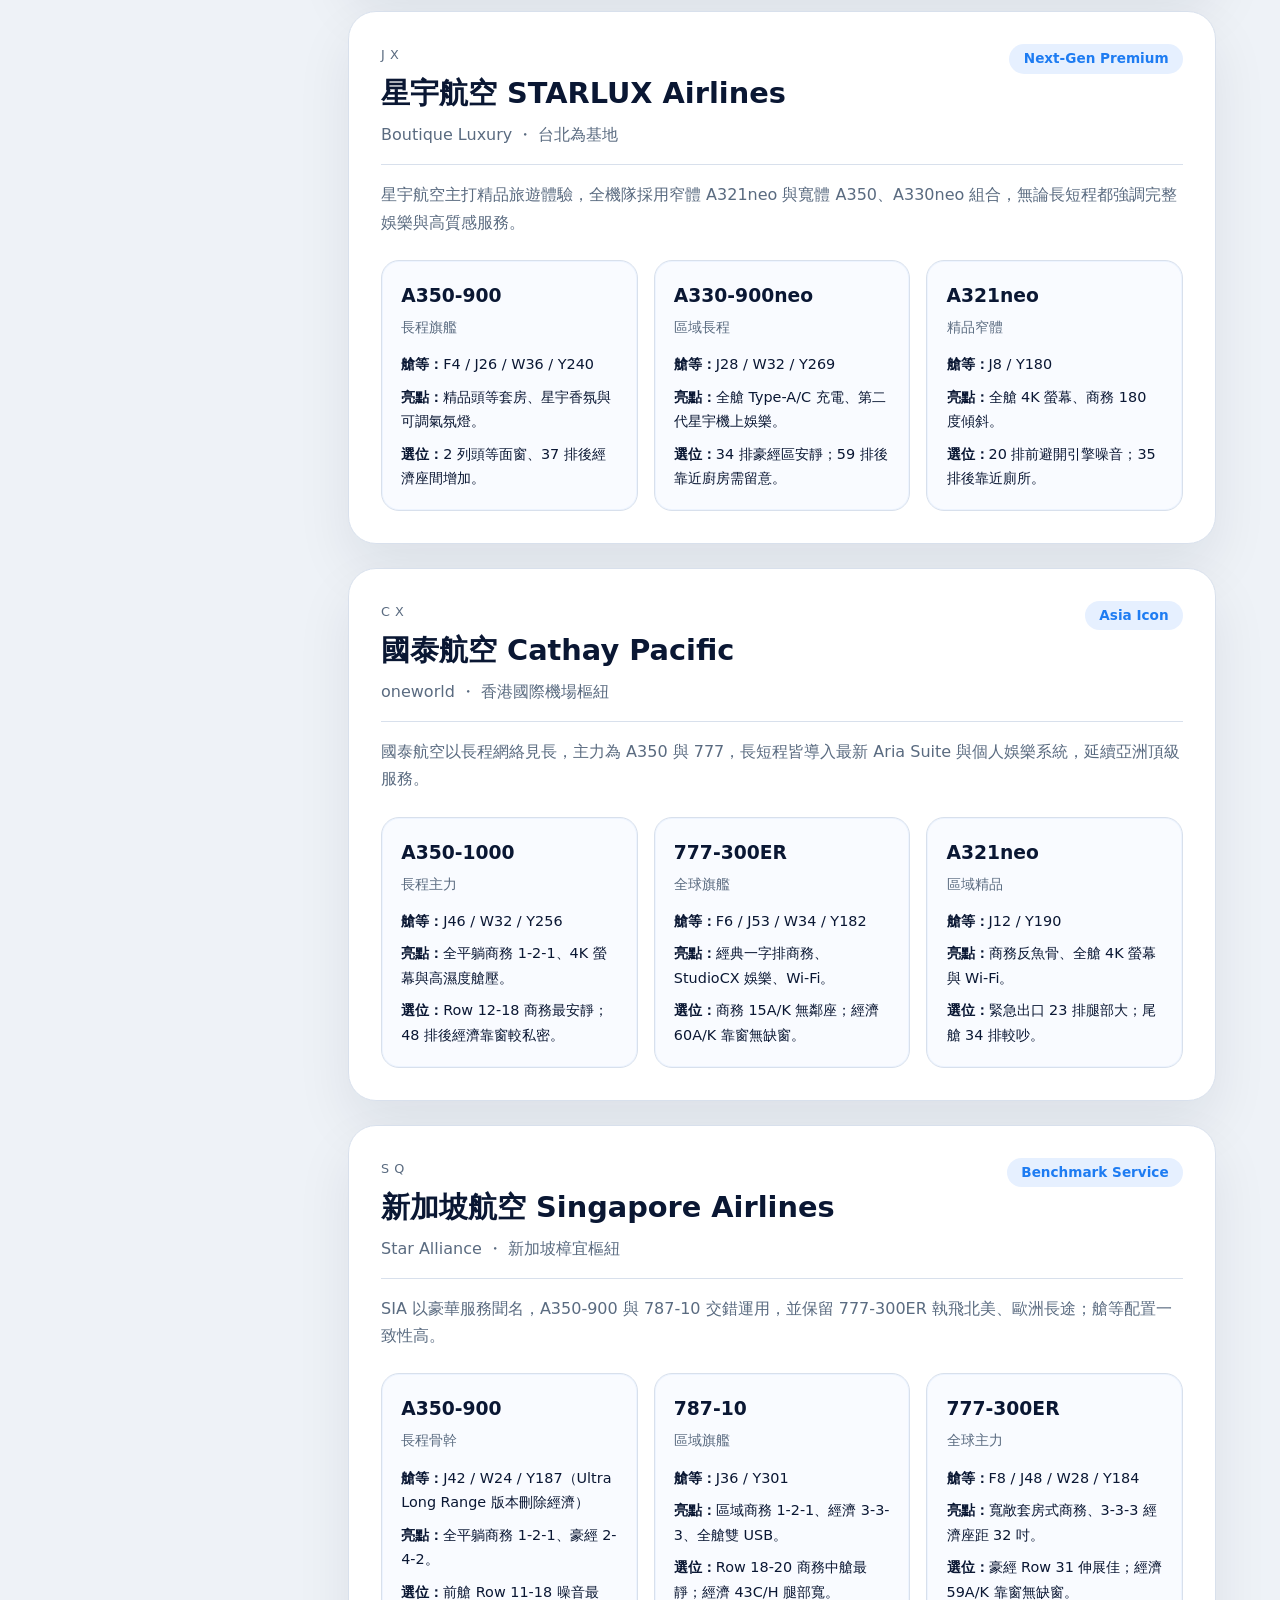
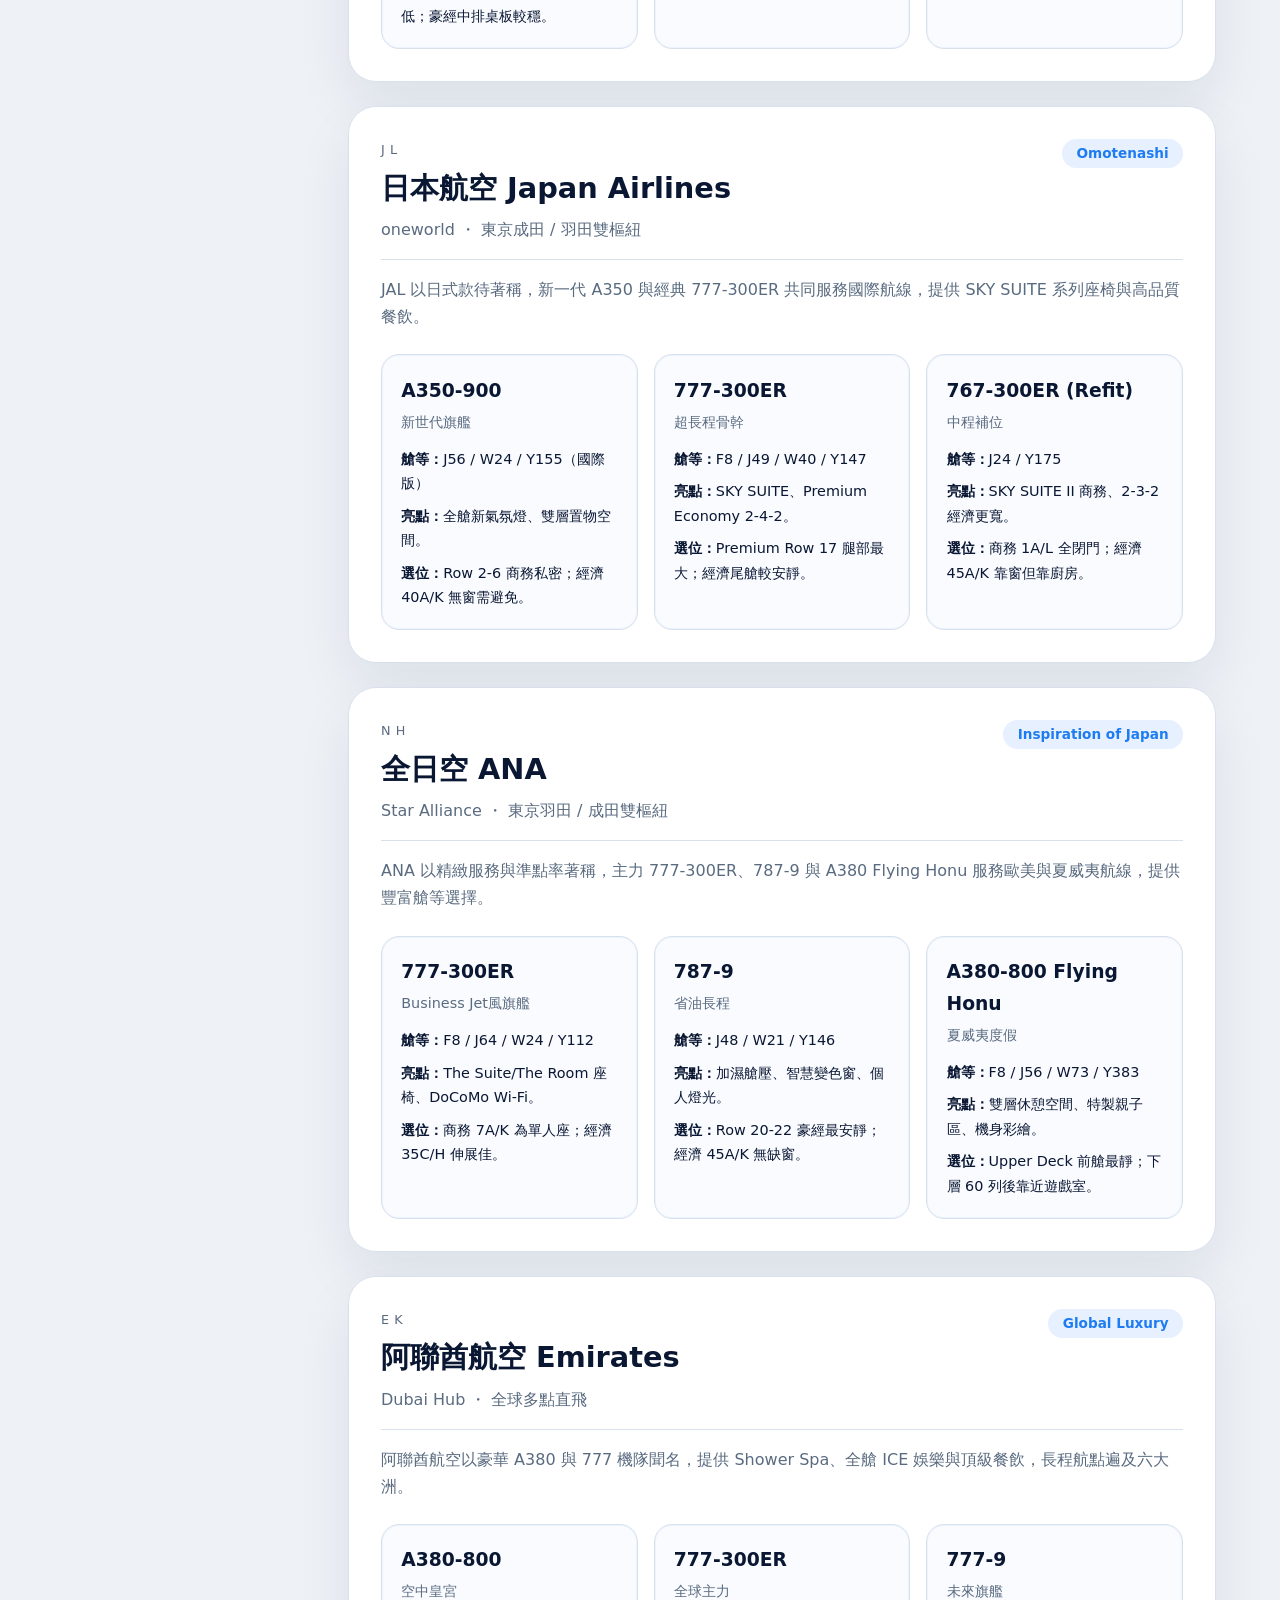
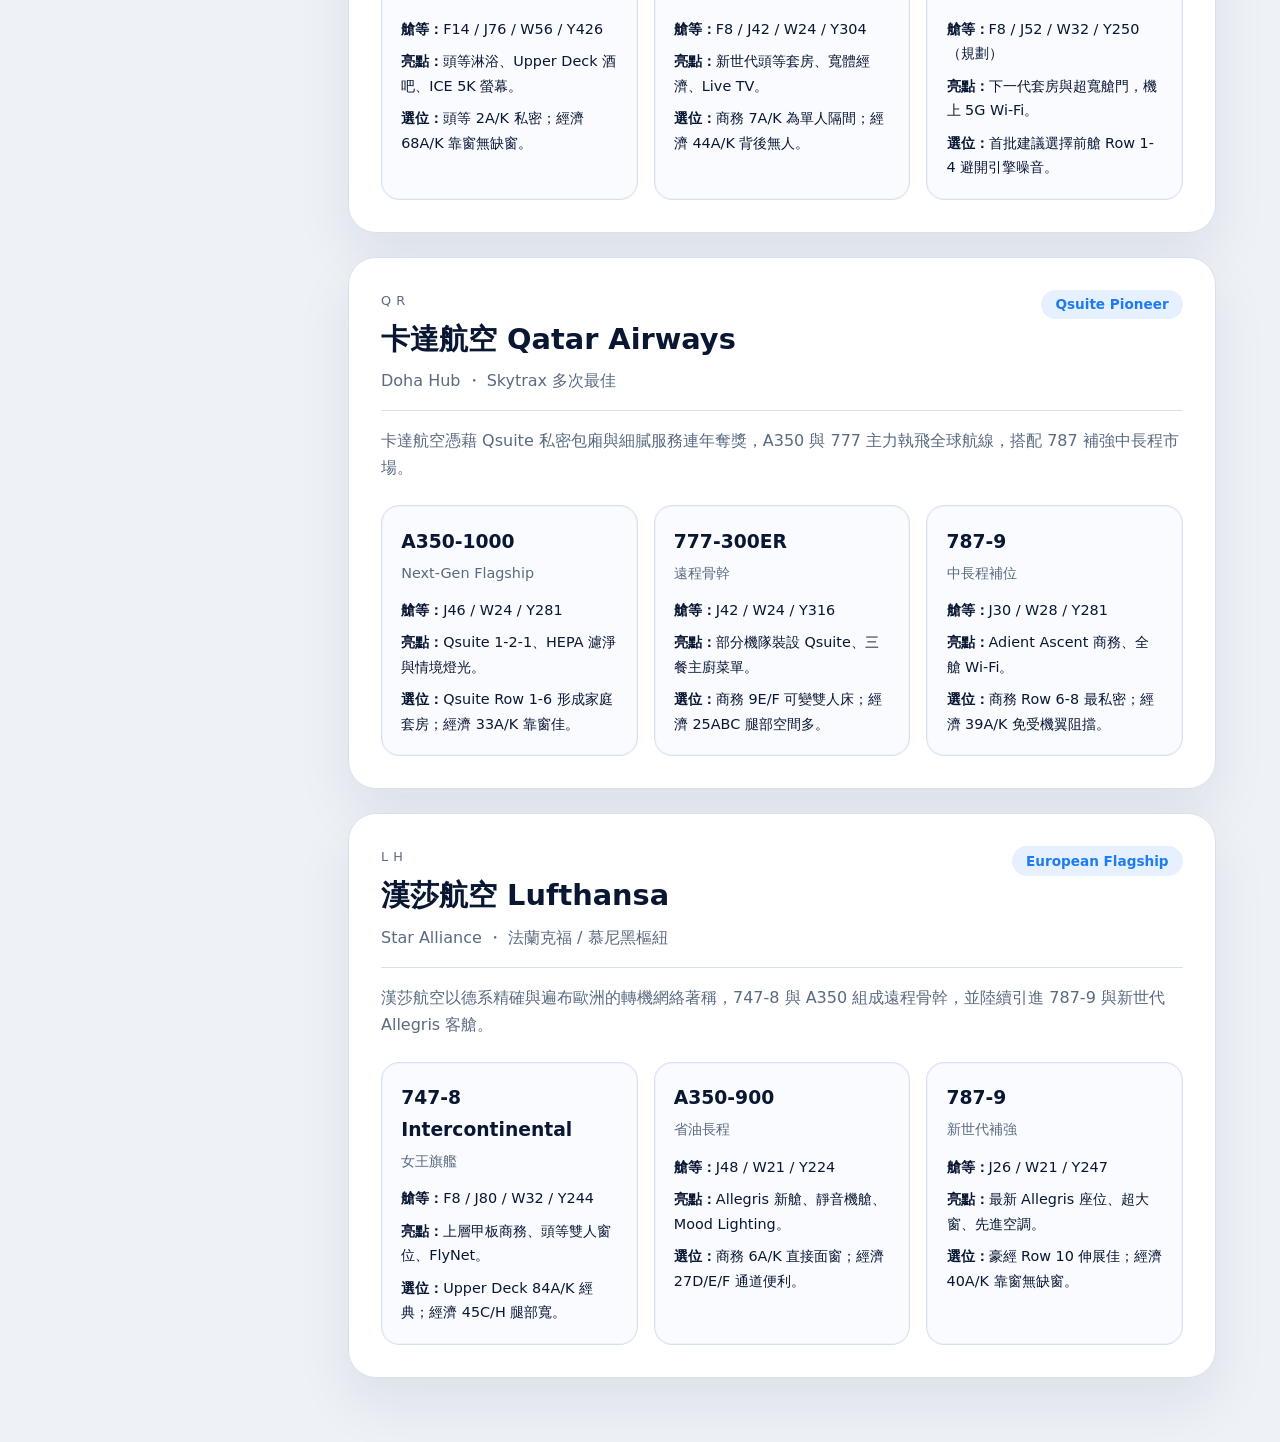
==== commit a34e15f6: "1212 filter update" ====
--- a/index.html
+++ b/index.html
@@ -18,27 +18,15 @@
         <div class="search-panel" aria-label="搜尋與篩選機型">
           <div class="filter-row filter-row-inline">
             <div class="filter-field">
-              <label for="airlineInput">航空公司</label>
-              <input
-                id="airlineInput"
-                type="search"
-                placeholder="輸入航空公司，例如：長榮"
-                list="airlinesData"
-              />
-            </div>
-            <div class="filter-field">
-              <label for="manufacturerFilter">製造商</label>
-              <input
-                id="manufacturerFilter"
-                type="search"
-                placeholder="輸入製造商，例如：空巴、波音"
-                list="manufacturerData"
-              />
+              <label for="airlineFilter">航空公司</label>
+              <select id="airlineFilter">
+                <option value="">選擇航空公司</option>
+              </select>
             </div>
             <div class="filter-field">
               <label for="modelFilter">機型</label>
-              <select id="modelFilter" disabled>
-                <option value="">請先選製造商</option>
+              <select id="modelFilter">
+                <option value="">選擇機型</option>
               </select>
             </div>
             <div class="filter-actions">
@@ -46,11 +34,6 @@
             </div>
           </div>
         </div>
-        <datalist id="airlinesData"></datalist>
-        <datalist id="manufacturerData">
-          <option value="空巴"></option>
-          <option value="波音"></option>
-        </datalist>
       </div>
     </header>
     <main>
--- a/style.css
+++ b/style.css
@@ -81,7 +81,7 @@
 .hero {
   background: linear-gradient(135deg, #0d2340, #123d73 60%, #1e7cf2);
   color: white;
-  padding: 4rem 2rem;
+  padding: 3.2rem 2rem 3rem;
 }
 
 .hero-compact {
@@ -129,7 +129,7 @@
 }
 
 .filter-row-inline {
-  grid-template-columns: minmax(200px, 1.2fr) repeat(2, minmax(160px, 1fr)) auto;
+  grid-template-columns: repeat(2, minmax(200px, 1fr)) auto;
   align-items: end;
 }
 
@@ -577,17 +577,15 @@
 }
 
 .aircraft-side-panel.detail-sidebar {
-  padding: 1.8rem;
-  gap: 1.5rem;
+  padding: 1.2rem;
+  gap: 0.3rem;
 }
 
 .sidebar-block {
-  padding-bottom: 1.2rem;
-  border-bottom: 1px solid var(--border);
+  padding-bottom: 0.3rem;
 }
 
 .sidebar-block:last-of-type {
-  border-bottom: none;
   padding-bottom: 0;
 }
 
@@ -699,8 +697,9 @@
 .spotlight-list li {
   padding-left: 1rem;
   position: relative;
-  margin-bottom: 0.6rem;
-  color: var(--muted);
+  margin-bottom: 0.4rem;
+  color: var(--muted);
+  line-height: 1.4;
 }
 
 .spotlight-list li::before {
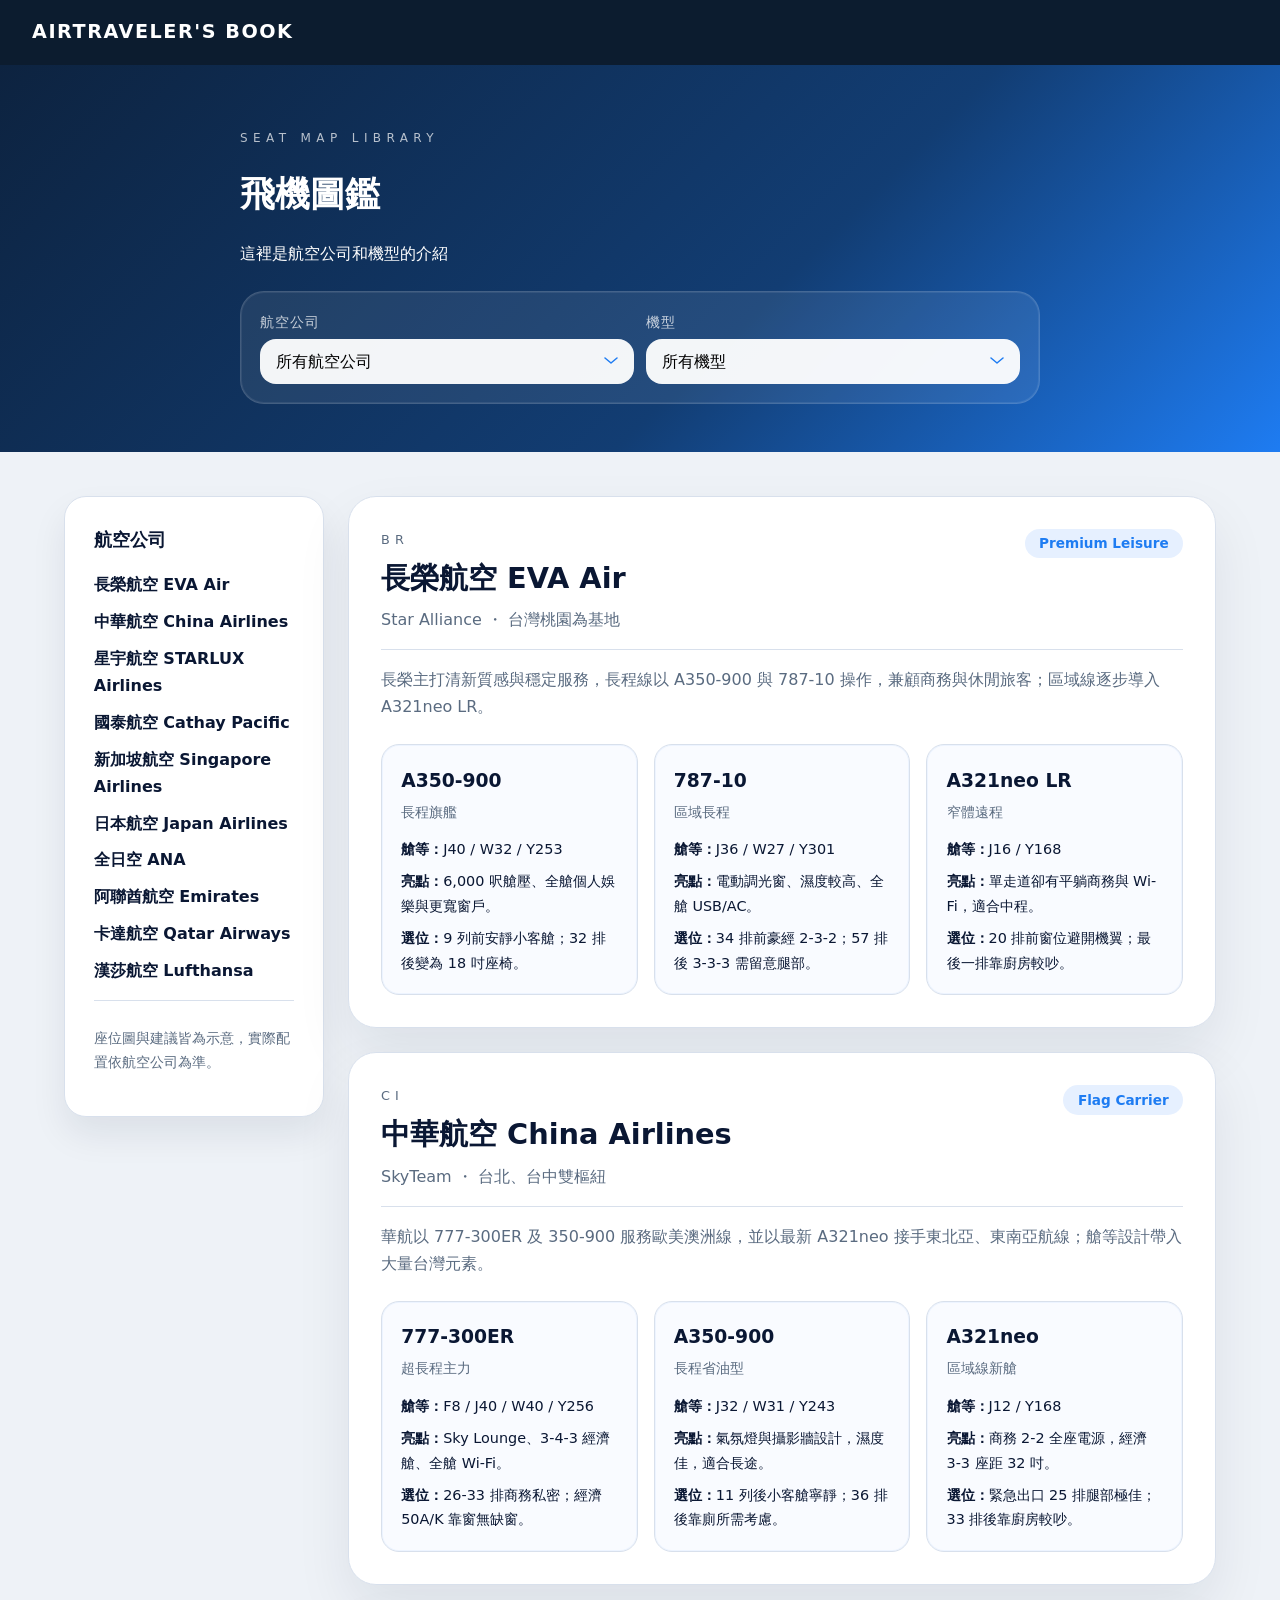
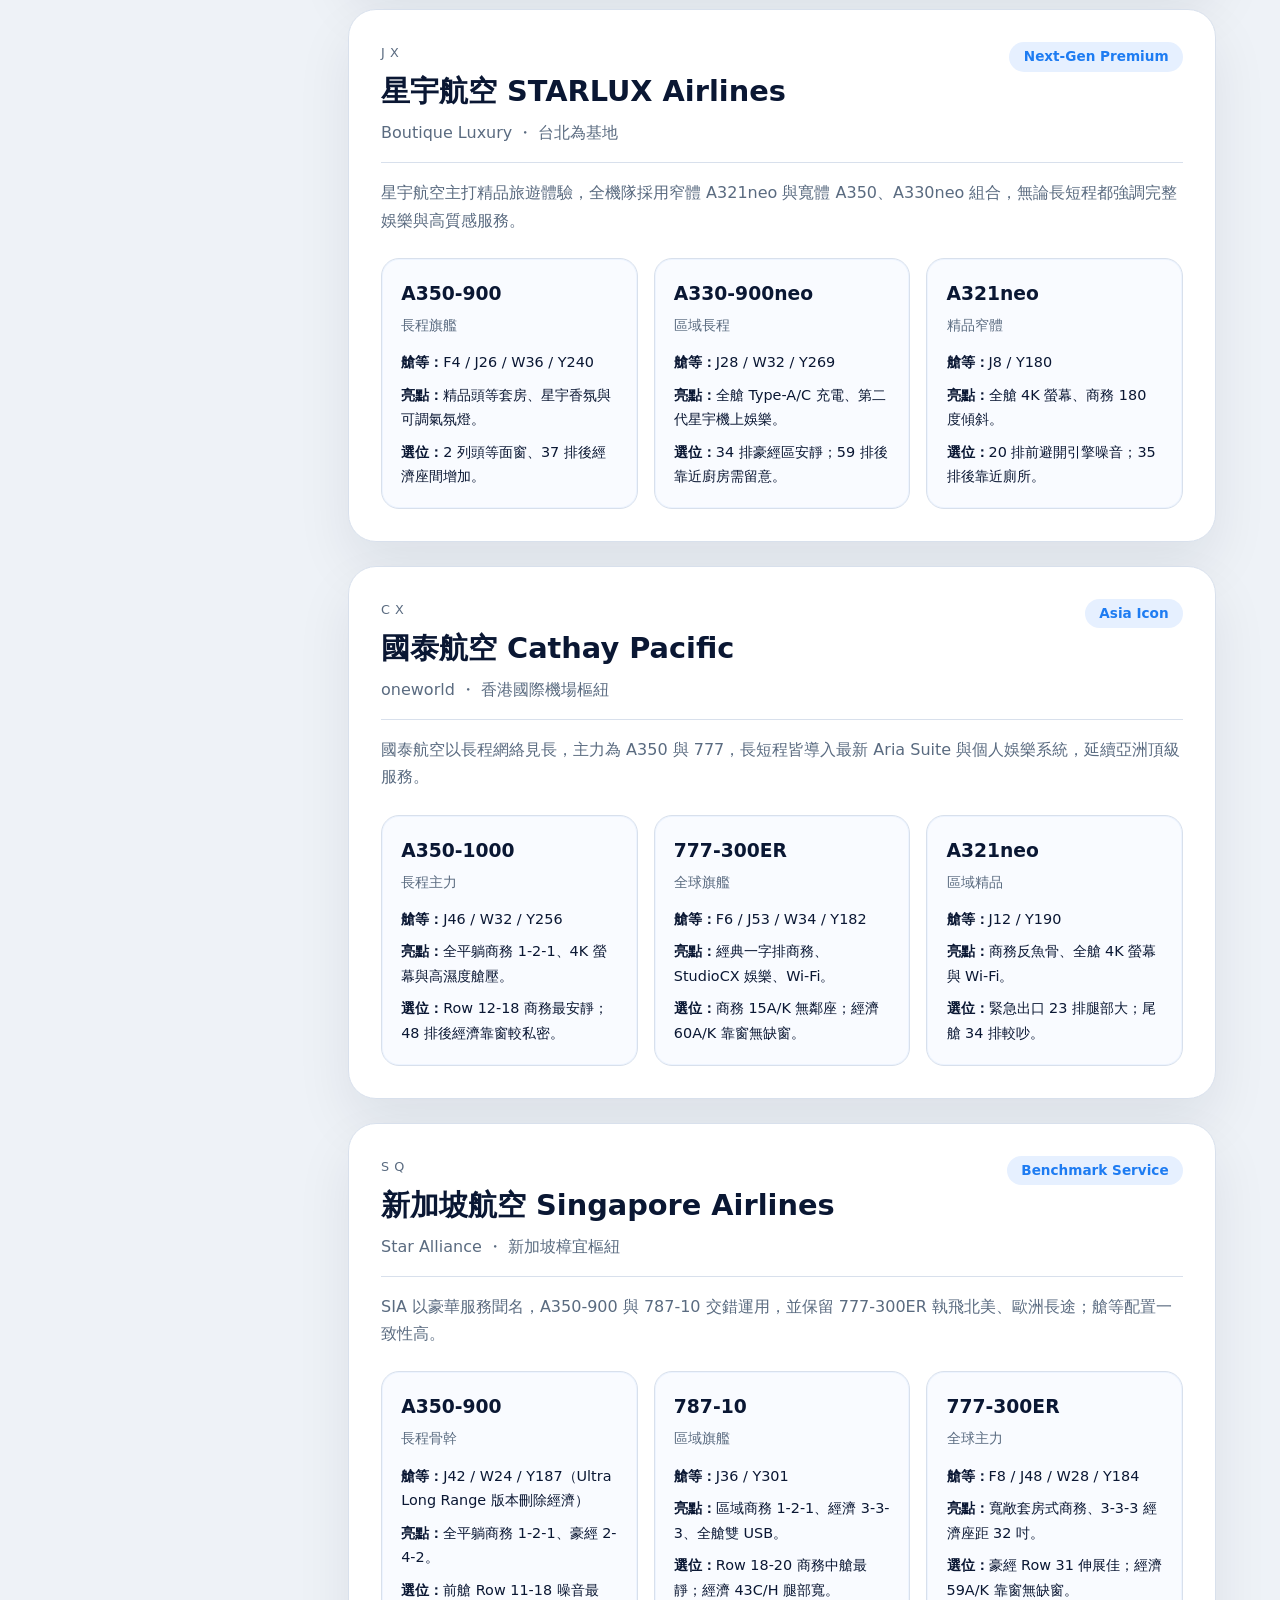
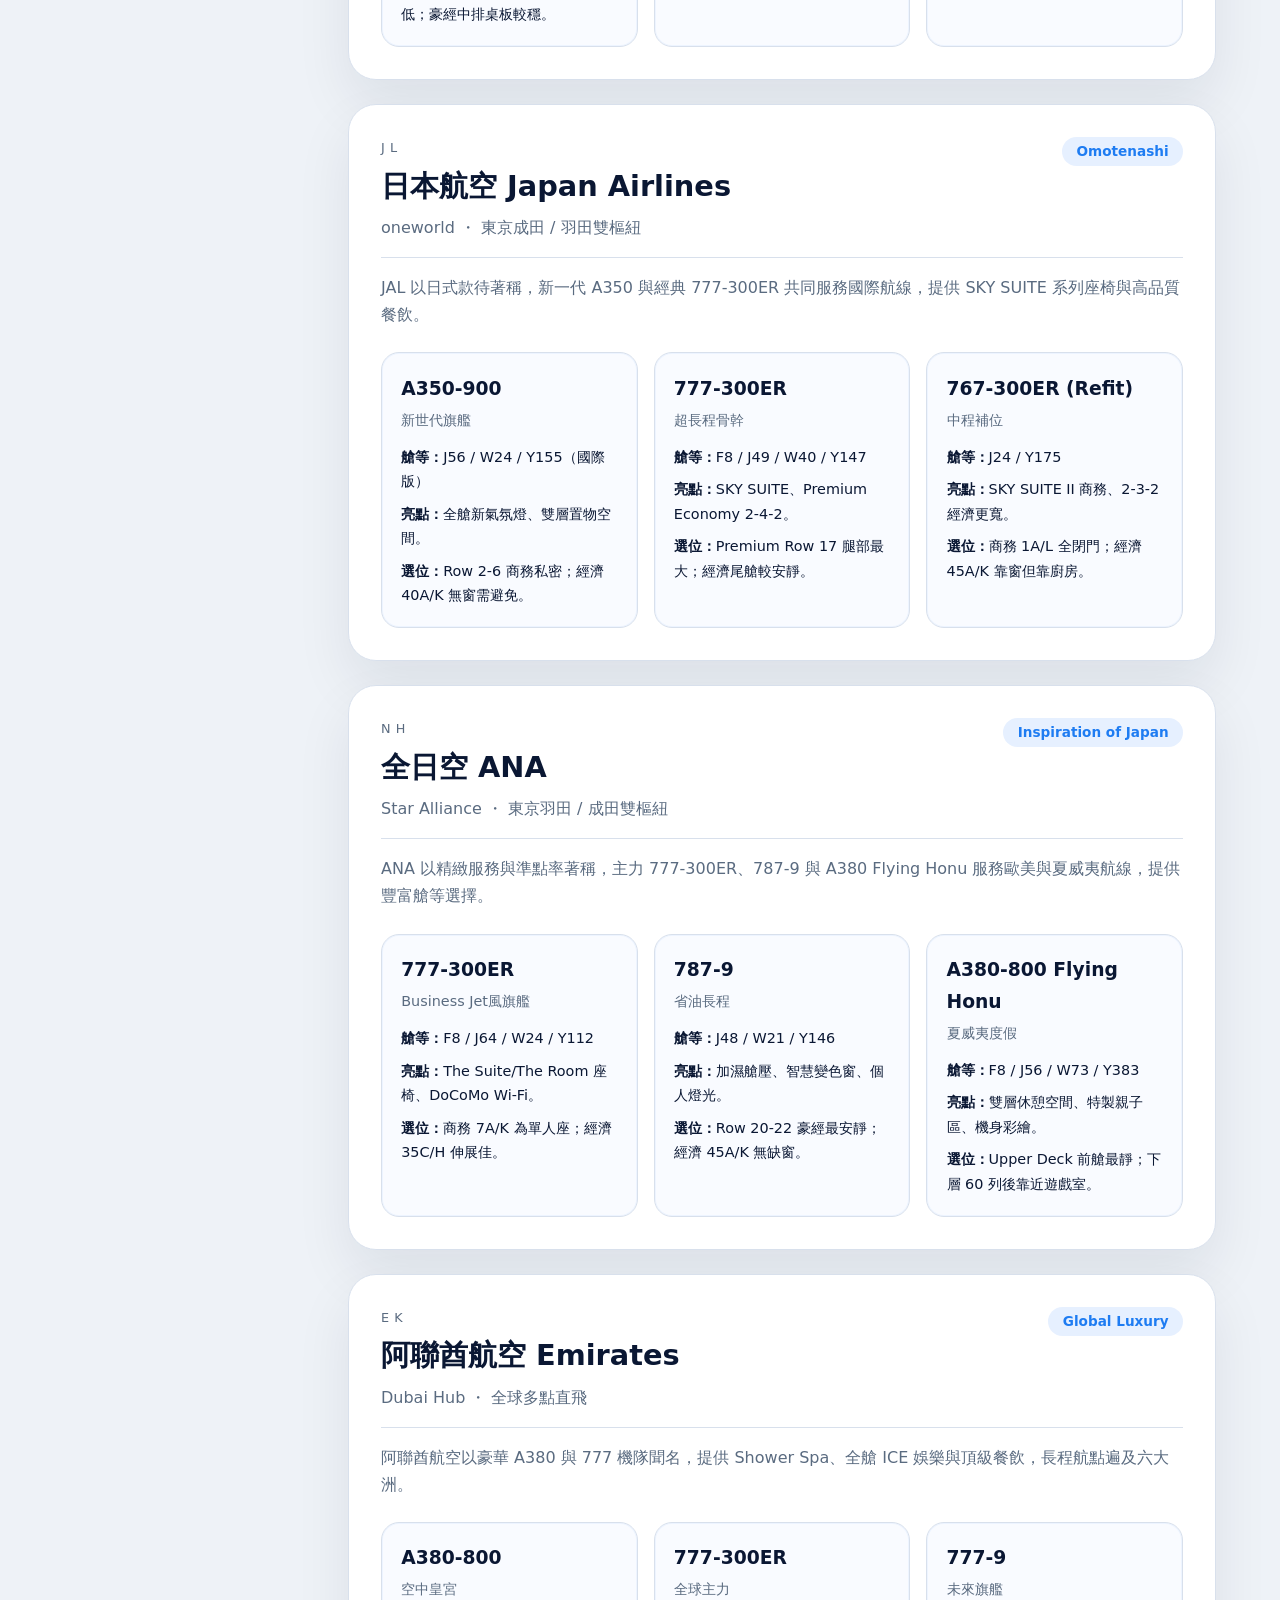
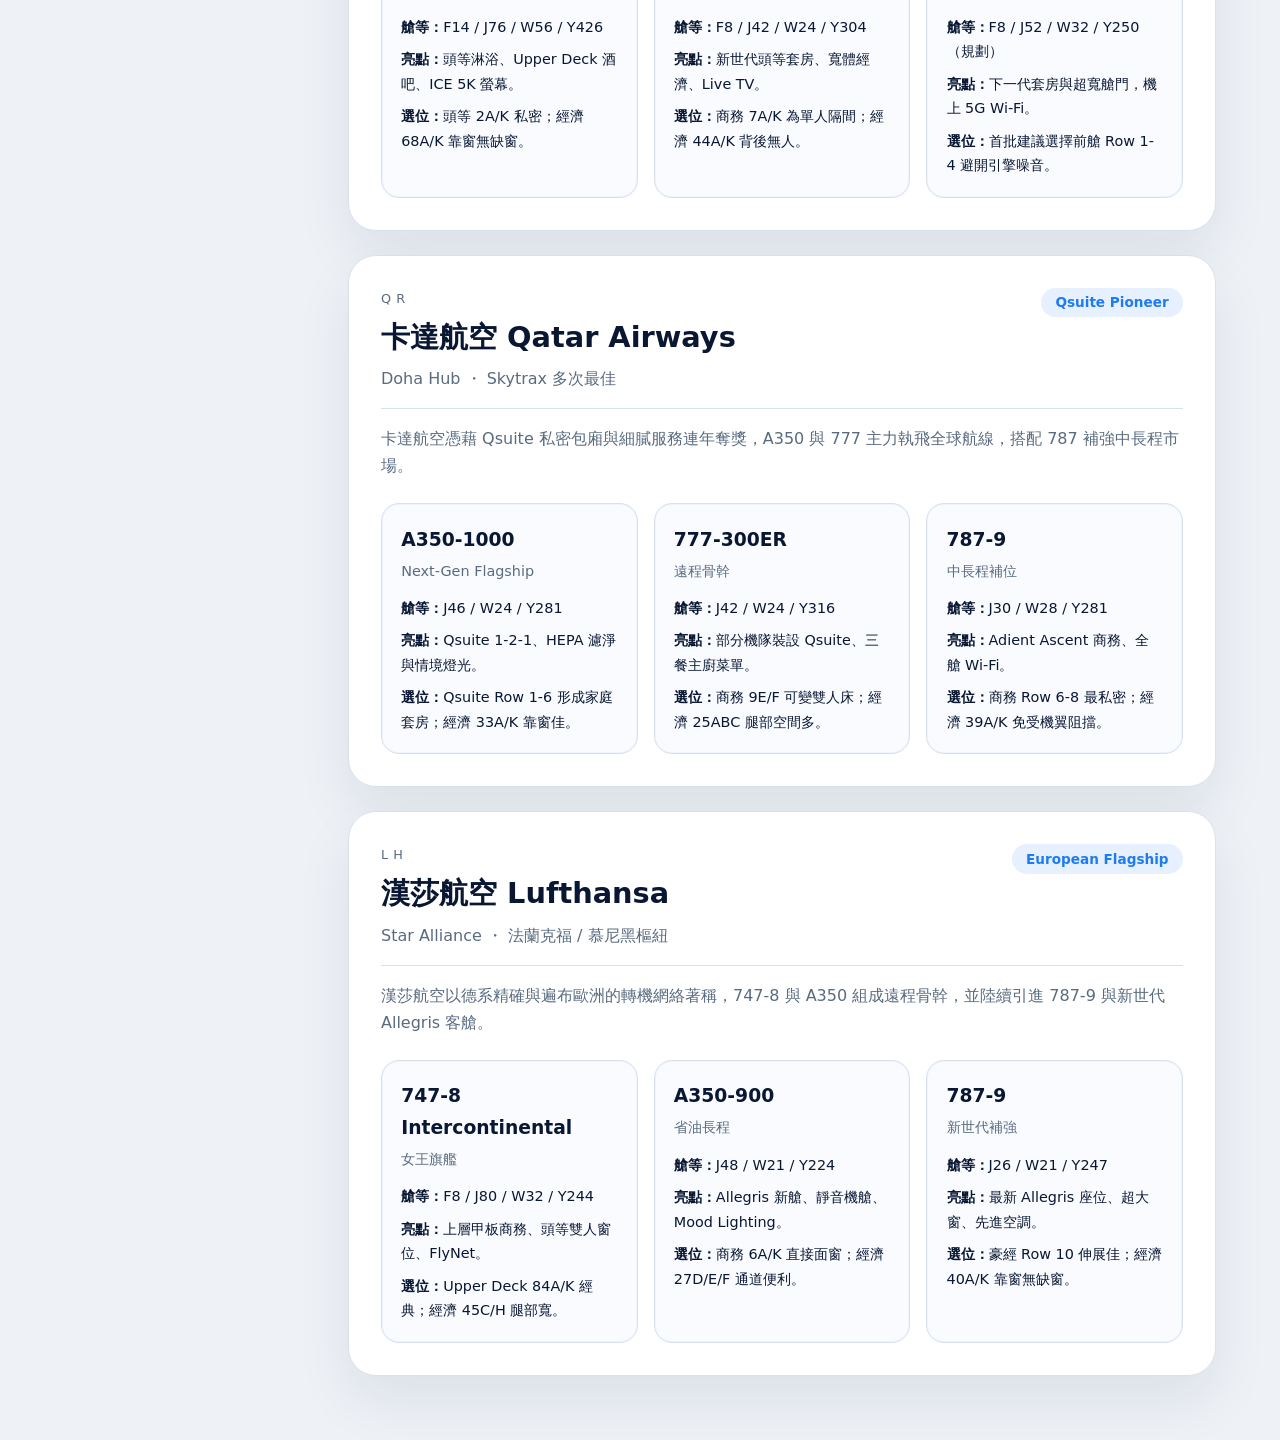
==== commit 59459e41: "1215 search bar update" ====
--- a/index.html
+++ b/index.html
@@ -4,7 +4,7 @@
     <meta charset="UTF-8" />
     <meta name="viewport" content="width=device-width, initial-scale=1.0" />
     <title>AirTraveler's Book</title>
-    <link rel="stylesheet" href="style.css" />
+    <link rel="stylesheet" href="assets/css/style.css" />
   </head>
   <body class="home-page">
     <nav class="site-nav">
@@ -20,17 +20,14 @@
             <div class="filter-field">
               <label for="airlineFilter">航空公司</label>
               <select id="airlineFilter">
-                <option value="">選擇航空公司</option>
+                <option value="">所有航空公司</option>
               </select>
             </div>
             <div class="filter-field">
               <label for="modelFilter">機型</label>
               <select id="modelFilter">
-                <option value="">選擇機型</option>
+                <option value="">所有機型</option>
               </select>
-            </div>
-            <div class="filter-actions">
-              <button type="button">搜尋</button>
             </div>
           </div>
         </div>
@@ -51,6 +48,6 @@
         </div>
       </section>
     </main>
-    <script src="script.js"></script>
+    <script src="assets/js/script.js"></script>
   </body>
 </html>
--- a/assets/css/style.css
+++ b/assets/css/style.css
@@ -0,0 +1,733 @@
+:root {
+  color-scheme: light;
+  font-family: "Noto Sans TC", "PingFang TC", system-ui, -apple-system, BlinkMacSystemFont, "Segoe UI",
+    sans-serif;
+  --bg: #eef2f7;
+  --nav: #0c1c2f;
+  --card: #ffffff;
+  --ink: #0a1733;
+  --muted: #5a6b80;
+  --accent: #1e7cf2;
+  --accent-soft: #e6f0ff;
+  --border: #d8e0ec;
+}
+
+*,
+*::before,
+*::after {
+  box-sizing: border-box;
+}
+
+body {
+  margin: 0;
+  background: var(--bg);
+  color: var(--ink);
+  line-height: 1.7;
+  font-family: "Noto Sans TC", "PingFang TC", system-ui, -apple-system, BlinkMacSystemFont, "Segoe UI",
+    sans-serif;
+}
+
+.sr-only {
+  position: absolute;
+  width: 1px;
+  height: 1px;
+  padding: 0;
+  margin: -1px;
+  overflow: hidden;
+  clip: rect(0, 0, 0, 0);
+  white-space: nowrap;
+  border: 0;
+}
+
+a {
+  color: var(--accent);
+  text-decoration: none;
+}
+
+a:hover {
+  text-decoration: underline;
+}
+
+.site-nav {
+  background: var(--nav);
+  color: white;
+  display: flex;
+  justify-content: space-between;
+  align-items: center;
+  padding: 1rem 2rem;
+}
+
+.brand {
+  font-size: 1.2rem;
+  font-weight: 700;
+  letter-spacing: 0.08em;
+  text-transform: uppercase;
+}
+
+.nav-links {
+  display: flex;
+  gap: 1.5rem;
+}
+
+.nav-links a {
+  color: rgba(255, 255, 255, 0.9);
+  font-weight: 600;
+}
+
+.nav-links a[aria-current="page"] {
+  color: white;
+}
+
+.hero {
+  background: linear-gradient(135deg, #0d2340, #123d73 60%, #1e7cf2);
+  color: white;
+  padding: 3.2rem 2rem 3rem;
+}
+
+.hero-compact {
+  padding: 3rem 2rem;
+}
+
+.detail-hero {
+  background: linear-gradient(135deg, #0d2340, #123d73 70%, #25a5ff);
+}
+
+.hero-content {
+  max-width: 800px;
+  margin: 0 auto;
+}
+
+.eyebrow {
+  text-transform: uppercase;
+  letter-spacing: 0.45em;
+  font-size: 0.75rem;
+  color: rgba(255, 255, 255, 0.7);
+  margin-bottom: 1rem;
+}
+
+.hero h1 {
+  margin: 0 0 1rem;
+  font-size: clamp(1.4rem, 3.5vw, 2.2rem);
+}
+
+.search-panel {
+  margin-top: 1.5rem;
+  display: flex;
+  flex-direction: column;
+  gap: 1rem;
+  padding: 1.2rem;
+  background: rgba(255, 255, 255, 0.08);
+  border-radius: 24px;
+  border: 1px solid rgba(255, 255, 255, 0.15);
+  box-shadow: inset 0 0 0 1px rgba(255, 255, 255, 0.08);
+}
+
+.filter-row {
+  display: grid;
+  grid-template-columns: repeat(auto-fit, minmax(180px, 1fr));
+  gap: 0.8rem;
+}
+
+.filter-field {
+  display: flex;
+  flex-direction: column;
+  gap: 0.3rem;
+}
+
+.filter-field label {
+  font-size: 0.85rem;
+  letter-spacing: 0.08em;
+  text-transform: uppercase;
+  color: rgba(255, 255, 255, 0.75);
+}
+
+.search-panel input,
+.search-panel select {
+  width: 100%;
+  border-radius: 16px;
+  border: none;
+  padding: 0.85rem 1rem;
+  font-size: 1rem;
+}
+
+.search-panel input {
+  background: rgba(255, 255, 255, 0.95);
+}
+
+.search-panel select {
+  background: rgba(255, 255, 255, 0.95);
+  appearance: none;
+  background-image: url("data:image/svg+xml,%3csvg width='14' height='8' viewBox='0 0 14 8' xmlns='http://www.w3.org/2000/svg'%3e%3cpath d='M1 1l6 5 6-5' stroke='%231e7cf2' stroke-width='1.5' fill='none' stroke-linecap='round' stroke-linejoin='round'/%3e%3c/svg%3e");
+  background-repeat: no-repeat;
+  background-position: calc(100% - 1rem) center;
+  padding-right: 2.5rem;
+}
+
+.search-panel select:disabled {
+  opacity: 0.6;
+  cursor: not-allowed;
+}
+
+main {
+  max-width: 1200px;
+  margin: -3rem auto 4rem;
+  padding: 0 1.5rem;
+}
+
+.detail-page main {
+  max-width: 1200px;
+  margin-top: -3rem;
+}
+
+.airline-grid {
+  display: grid;
+  grid-template-columns: repeat(auto-fit, minmax(260px, 1fr));
+  gap: 1.2rem;
+}
+
+.airline-card {
+  background: var(--card);
+  border-radius: 24px;
+  border: 1px solid var(--border);
+  padding: 1.8rem;
+  box-shadow: 0 25px 40px rgba(10, 23, 51, 0.08);
+  display: flex;
+  flex-direction: column;
+  gap: 1rem;
+}
+
+.airline-card header {
+  display: flex;
+  justify-content: space-between;
+  align-items: flex-start;
+  gap: 0.8rem;
+}
+
+.airline-code {
+  font-size: 0.85rem;
+  letter-spacing: 0.3em;
+  color: var(--muted);
+  margin: 0 0 0.2rem;
+}
+
+.airline-card h2 {
+  margin: 0;
+  font-size: 1.4rem;
+}
+
+.tag {
+  display: inline-flex;
+  align-items: center;
+  padding: 0.2rem 0.9rem;
+  border-radius: 999px;
+  background: var(--accent-soft);
+  color: var(--accent);
+  font-size: 0.85rem;
+  font-weight: 600;
+}
+
+.airline-summary {
+  margin: 0;
+  color: var(--muted);
+}
+
+.airline-list {
+  list-style: none;
+  padding: 0;
+  margin: 0;
+  display: flex;
+  flex-direction: column;
+  gap: 0.6rem;
+}
+
+.airline-list li {
+  display: flex;
+  flex-direction: column;
+  gap: 0.2rem;
+  padding-bottom: 0.6rem;
+  border-bottom: 1px dashed var(--border);
+}
+
+.airline-list li:last-child {
+  border-bottom: none;
+}
+
+.airline-list strong {
+  font-size: 0.95rem;
+}
+
+.airline-list span {
+  color: var(--muted);
+  font-size: 0.85rem;
+}
+
+.airline-link {
+  margin-top: auto;
+  font-weight: 600;
+}
+
+.fleet-section {
+  margin-top: 3rem;
+}
+
+.fleet-header {
+  text-align: center;
+  margin-bottom: 2rem;
+  max-width: 760px;
+  margin-left: auto;
+  margin-right: auto;
+}
+
+.fleet-header .eyebrow {
+  color: var(--nav);
+  display: inline-block;
+  margin-top: 1.5rem;
+}
+
+.fleet-header h2 {
+  margin-top: 0.2rem;
+}
+
+.fleet-spacer {
+  height: 0.75rem;
+}
+
+.detail-layout {
+  display: grid;
+  grid-template-columns: minmax(240px, 260px) 1fr;
+  gap: 1.5rem;
+  margin-top: 2rem;
+}
+
+.detail-sidebar {
+  position: sticky;
+  top: 2rem;
+  align-self: start;
+  background: var(--card);
+  border-radius: 22px;
+  padding: 1.8rem;
+  border: 1px solid var(--border);
+  box-shadow: 0 18px 35px rgba(10, 23, 51, 0.08);
+}
+
+.detail-sidebar h2 {
+  margin: 0 0 1rem;
+  font-size: 1.1rem;
+}
+
+.detail-sidebar ul {
+  list-style: none;
+  margin: 0 0 1rem;
+  padding: 0;
+  display: flex;
+  flex-direction: column;
+  gap: 0.6rem;
+}
+
+.detail-sidebar a {
+  color: var(--ink);
+  font-weight: 600;
+}
+
+.detail-sidebar a:hover {
+  color: var(--accent);
+}
+
+.sidebar-note {
+  font-size: 0.85rem;
+  color: var(--muted);
+  border-top: 1px solid var(--border);
+  padding-top: 0.8rem;
+}
+
+.detail-content {
+  display: flex;
+  flex-direction: column;
+  gap: 1.5rem;
+}
+
+.aircraft-card {
+  background: var(--card);
+  border-radius: 28px;
+  padding: 2rem;
+  border: 1px solid var(--border);
+  box-shadow: 0 25px 55px rgba(10, 23, 51, 0.08);
+  backdrop-filter: blur(8px);
+}
+
+.aircraft-card header {
+  display: flex;
+  justify-content: space-between;
+  gap: 1rem;
+  align-items: flex-start;
+  border-bottom: 1px solid var(--border);
+  padding-bottom: 1rem;
+  margin-bottom: 1rem;
+}
+
+.aircraft-code {
+  margin: 0;
+  text-transform: uppercase;
+  letter-spacing: 0.4em;
+  font-size: 0.8rem;
+  color: var(--muted);
+}
+
+.aircraft-card h2 {
+  margin: 0.2rem 0;
+  font-size: 1.8rem;
+}
+
+.family {
+  margin: 0;
+  color: var(--muted);
+}
+
+.aircraft-summary {
+  margin: 0 0 1.3rem;
+  color: var(--muted);
+}
+
+.spec-grid {
+  display: grid;
+  grid-template-columns: repeat(auto-fit, minmax(180px, 1fr));
+  gap: 1rem;
+}
+
+.spec-block {
+  border-radius: 16px;
+  border: 1px dashed var(--border);
+  padding: 1rem;
+}
+
+.spec-block strong {
+  display: block;
+  font-size: 0.85rem;
+  color: var(--muted);
+  letter-spacing: 0.1em;
+}
+
+.spec-block span {
+  font-size: 1.2rem;
+}
+
+.seat-callout {
+  margin-top: 1.2rem;
+  background: var(--accent-soft);
+  border-radius: 12px;
+  padding: 0.9rem 1rem;
+  border: 1px solid var(--accent);
+  color: var(--ink);
+}
+
+.airline-article .aircraft-summary {
+  margin-bottom: 1.5rem;
+}
+
+.model-grid {
+  display: grid;
+  grid-template-columns: repeat(auto-fit, minmax(220px, 1fr));
+  gap: 1rem;
+}
+
+.model-card {
+  border-radius: 18px;
+  border: 1px solid var(--border);
+  padding: 1.2rem;
+  background: #f9fbff;
+  box-shadow: inset 0 0 0 1px rgba(30, 124, 242, 0.05);
+}
+
+.model-card-link {
+  display: block;
+  color: inherit;
+  text-decoration: none;
+  transition: transform 0.2s ease, box-shadow 0.2s ease;
+}
+
+.model-card-link:hover {
+  transform: translateY(-2px);
+  box-shadow:
+    inset 0 0 0 1px rgba(30, 124, 242, 0.05),
+    0 18px 30px rgba(30, 124, 242, 0.15);
+}
+
+.model-card h3 {
+  margin: 0;
+}
+
+.model-role {
+  margin: 0.2rem 0 0.8rem;
+  color: var(--muted);
+  font-size: 0.9rem;
+}
+
+.model-specs {
+  list-style: none;
+  padding: 0;
+  margin: 0;
+  display: flex;
+  flex-direction: column;
+  gap: 0.5rem;
+  font-size: 0.9rem;
+}
+
+.model-specs strong {
+  font-weight: 600;
+}
+
+@media (max-width: 900px) {
+  .detail-layout {
+    grid-template-columns: 1fr;
+  }
+
+  .detail-sidebar {
+    position: static;
+  }
+}
+
+@media (max-width: 640px) {
+  .site-nav {
+    flex-direction: column;
+    gap: 0.8rem;
+  }
+
+  .hero {
+    padding: 3rem 1.5rem;
+  }
+
+  .search-panel {
+    padding: 1rem;
+  }
+
+  .filter-row {
+    grid-template-columns: 1fr;
+  }
+
+  main {
+    margin-top: -2rem;
+  }
+
+  .airline-card header,
+  .aircraft-card header {
+    flex-direction: column;
+    align-items: flex-start;
+  }
+}
+
+.aircraft-detail-layout {
+  display: grid;
+  grid-template-columns: minmax(240px, 260px) 1fr;
+  gap: 1.2rem;
+  margin: 2rem auto 4rem;
+  align-items: start;
+}
+
+.aircraft-overview {
+  background: radial-gradient(circle at top right, rgba(37, 165, 255, 0.25), transparent 55%), var(--card);
+  border: 1px solid rgba(255, 255, 255, 0.5);
+  box-shadow: 0 35px 65px rgba(10, 23, 51, 0.12);
+}
+
+.overview-header {
+  display: flex;
+  justify-content: space-between;
+  align-items: center;
+  gap: 1rem;
+  margin-bottom: 1.2rem;
+}
+
+.badge {
+  padding: 0.35rem 1rem;
+  border-radius: 999px;
+  background: linear-gradient(120deg, #25a5ff, #1e7cf2);
+  color: white;
+  font-size: 0.85rem;
+  font-weight: 600;
+  letter-spacing: 0.08em;
+  text-transform: uppercase;
+}
+
+.aircraft-side-panel {
+  display: flex;
+  flex-direction: column;
+  gap: 1.2rem;
+  padding: 1.2rem 0 0;
+}
+
+.aircraft-side-panel.detail-sidebar {
+  padding: 1.2rem;
+  gap: 0.3rem;
+}
+
+.sidebar-block {
+  padding-bottom: 0.3rem;
+}
+
+.sidebar-block:last-of-type {
+  padding-bottom: 0;
+}
+
+.section-title {
+  margin-bottom: 0.6rem;
+}
+
+.eyebrow-muted {
+  color: var(--muted);
+  letter-spacing: 0.4em;
+}
+
+.aircraft-meta {
+  margin: 0;
+  text-transform: uppercase;
+  letter-spacing: 0.25em;
+  font-size: 0.75rem;
+  color: var(--muted);
+}
+
+.variant-section {
+  margin-top: 2rem;
+}
+
+.variant-grid {
+  display: grid;
+  grid-template-columns: repeat(auto-fit, minmax(220px, 1fr));
+  gap: 1rem;
+}
+
+.variant-card {
+  border-radius: 20px;
+  border: 1px solid var(--border);
+  padding: 1.2rem 1.3rem;
+  background: #f4f7ff;
+  box-shadow:
+    inset 0 0 0 1px rgba(30, 124, 242, 0.08),
+    0 15px 30px rgba(10, 23, 51, 0.08);
+}
+
+.variant-card-header {
+  display: flex;
+  align-items: center;
+  justify-content: space-between;
+  gap: 0.8rem;
+  margin-bottom: 0.6rem;
+}
+
+.variant-card-header h3 {
+  margin: 0;
+  font-size: 1.15rem;
+}
+
+.variant-badge {
+  padding: 0.2rem 0.8rem;
+  border-radius: 999px;
+  background: rgba(30, 124, 242, 0.15);
+  color: var(--ink);
+  font-size: 0.8rem;
+  font-weight: 600;
+  text-transform: uppercase;
+  letter-spacing: 0.1em;
+}
+
+.variant-summary {
+  margin: 0 0 0.8rem;
+  color: var(--muted);
+  font-size: 0.95rem;
+}
+
+.variant-specs {
+  list-style: none;
+  margin: 0 0 0.8rem;
+  padding: 0;
+  display: flex;
+  flex-direction: column;
+  gap: 0.4rem;
+}
+
+.variant-specs strong {
+  display: block;
+  font-size: 0.75rem;
+  color: var(--muted);
+  letter-spacing: 0.1em;
+  text-transform: uppercase;
+}
+
+.variant-specs span {
+  font-size: 1rem;
+}
+
+.variant-comfort {
+  margin: 0;
+  font-size: 0.9rem;
+  color: var(--ink);
+  background: white;
+  border-radius: 12px;
+  padding: 0.7rem 0.9rem;
+  border: 1px solid rgba(30, 124, 242, 0.15);
+}
+
+.spotlight-list,
+.airline-chip-list {
+  list-style: none;
+  margin: 1rem 0 0;
+  padding: 0;
+}
+
+.spotlight-list li {
+  padding-left: 1rem;
+  position: relative;
+  margin-bottom: 0.4rem;
+  color: var(--muted);
+  line-height: 1.4;
+}
+
+.spotlight-list li::before {
+  content: "✦";
+  position: absolute;
+  left: 0;
+  color: var(--accent);
+  font-size: 0.75rem;
+  top: 0.1rem;
+}
+
+.airline-chip-list {
+  display: flex;
+  flex-wrap: wrap;
+  gap: 0.5rem;
+}
+
+.airline-chip {
+  padding: 0.35rem 0.8rem;
+  border-radius: 999px;
+  background: var(--accent-soft);
+  color: var(--ink);
+  border: 1px solid var(--border);
+  font-size: 0.9rem;
+}
+
+.empty-state {
+  text-align: center;
+}
+
+.empty-state a {
+  display: inline-block;
+  margin-top: 0.8rem;
+  font-weight: 600;
+}
+
+@media (max-width: 960px) {
+  .aircraft-detail-layout {
+    grid-template-columns: 1fr;
+  }
+
+  .aircraft-side-panel.detail-sidebar {
+    padding: 1.5rem;
+  }
+}
+
+@media (max-width: 640px) {
+  .overview-header {
+    flex-direction: column;
+    align-items: flex-start;
+  }
+}
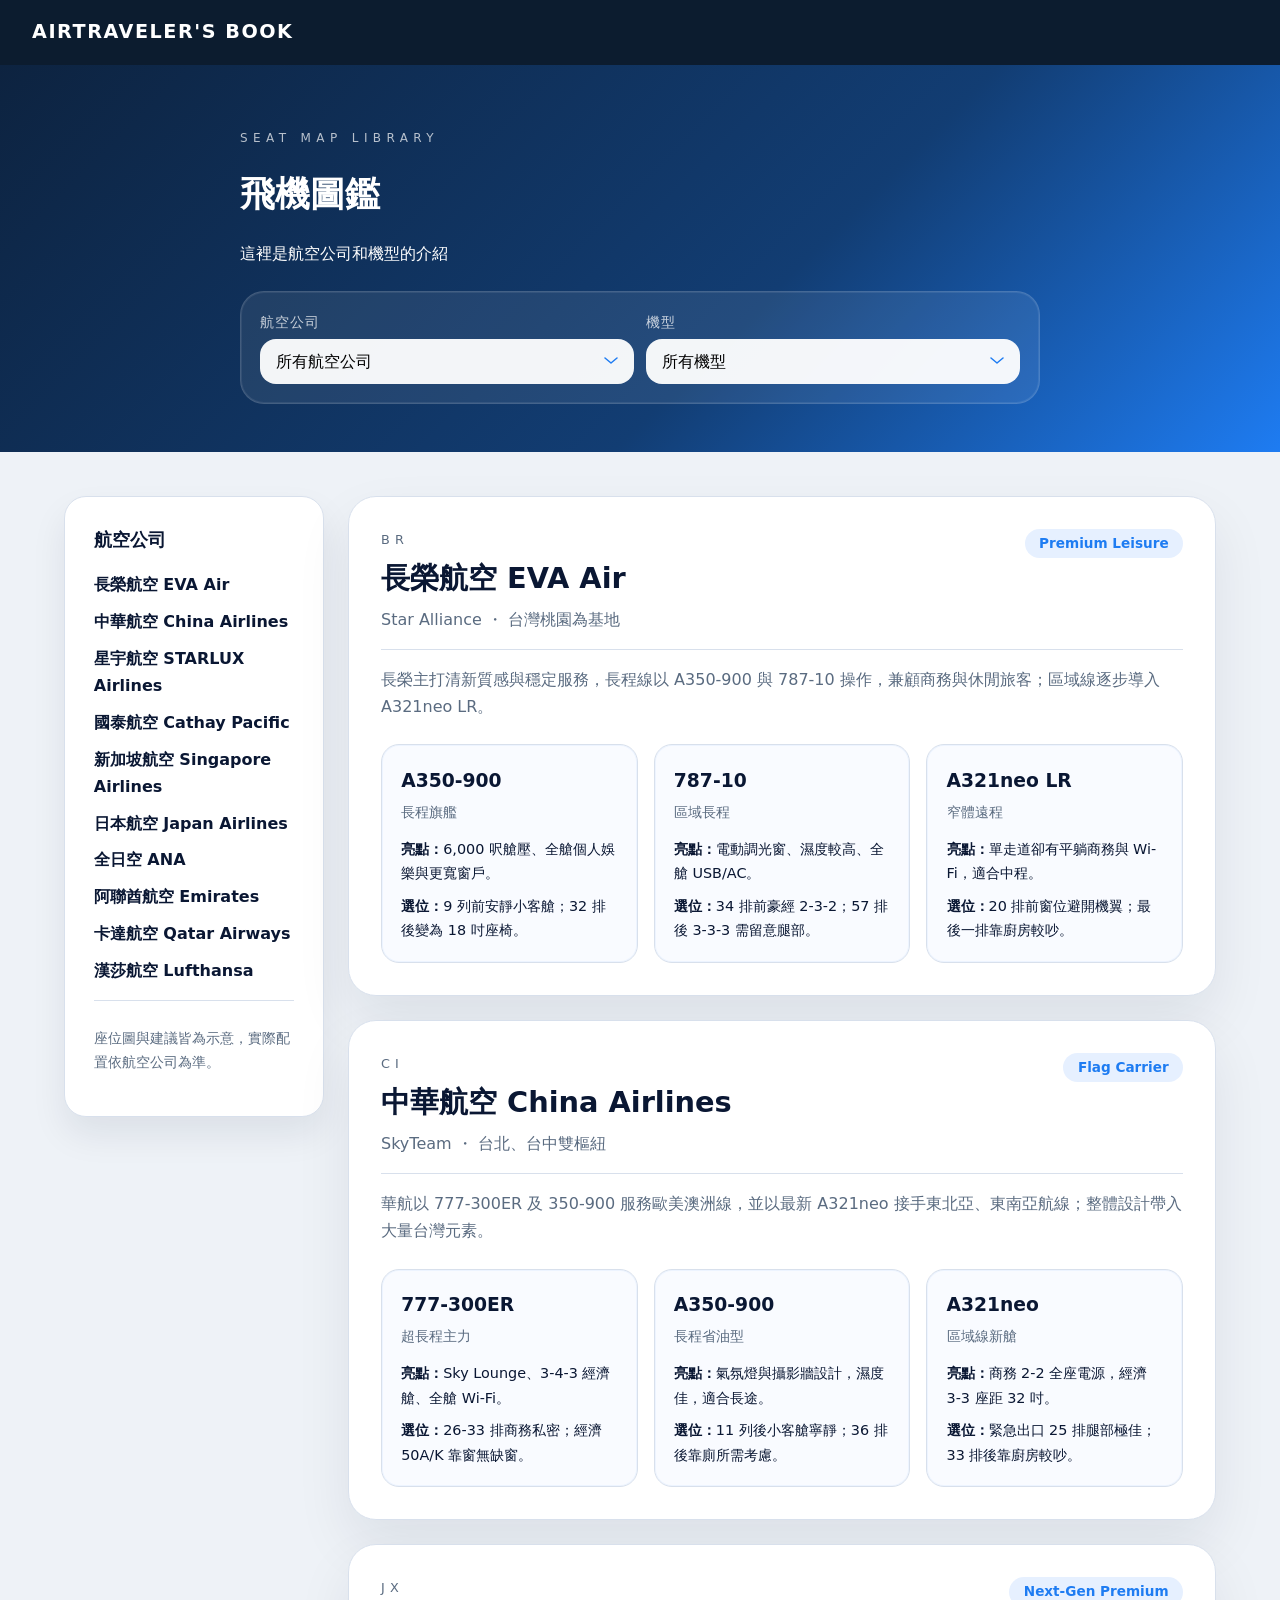
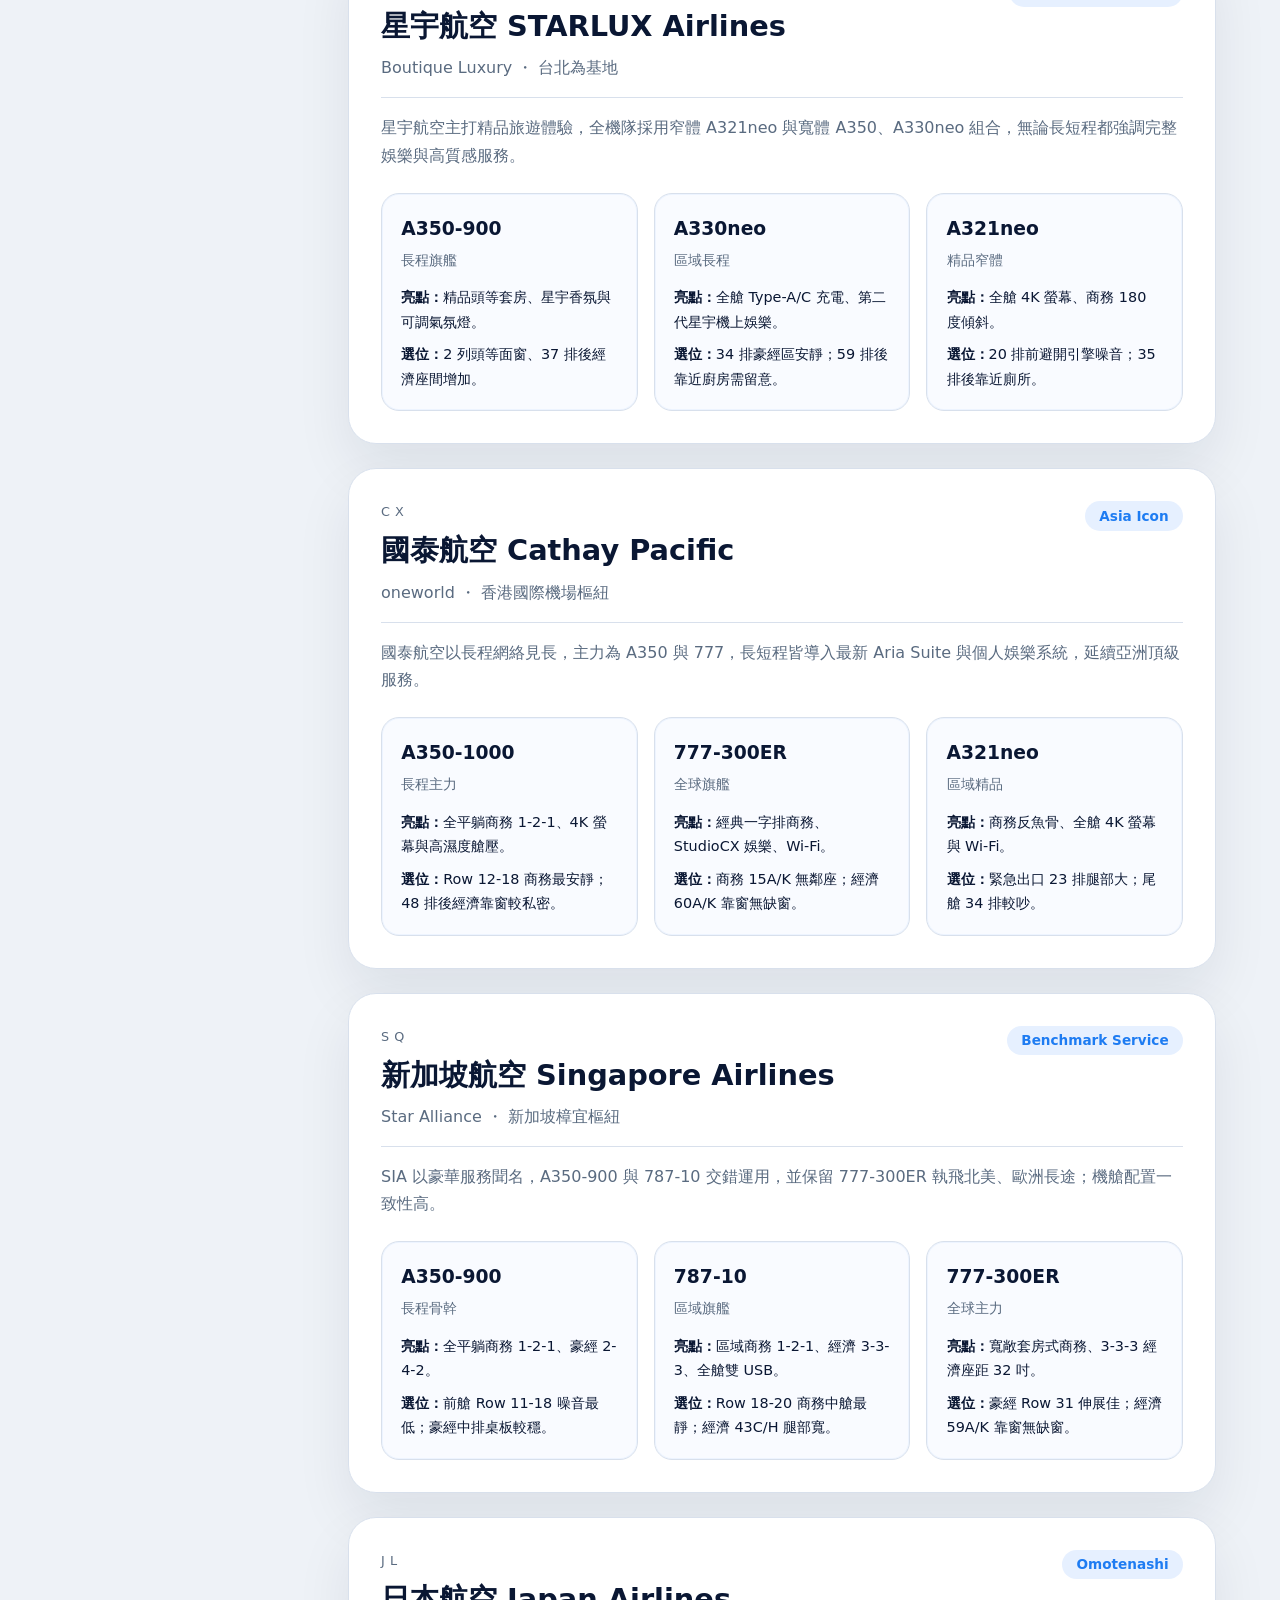
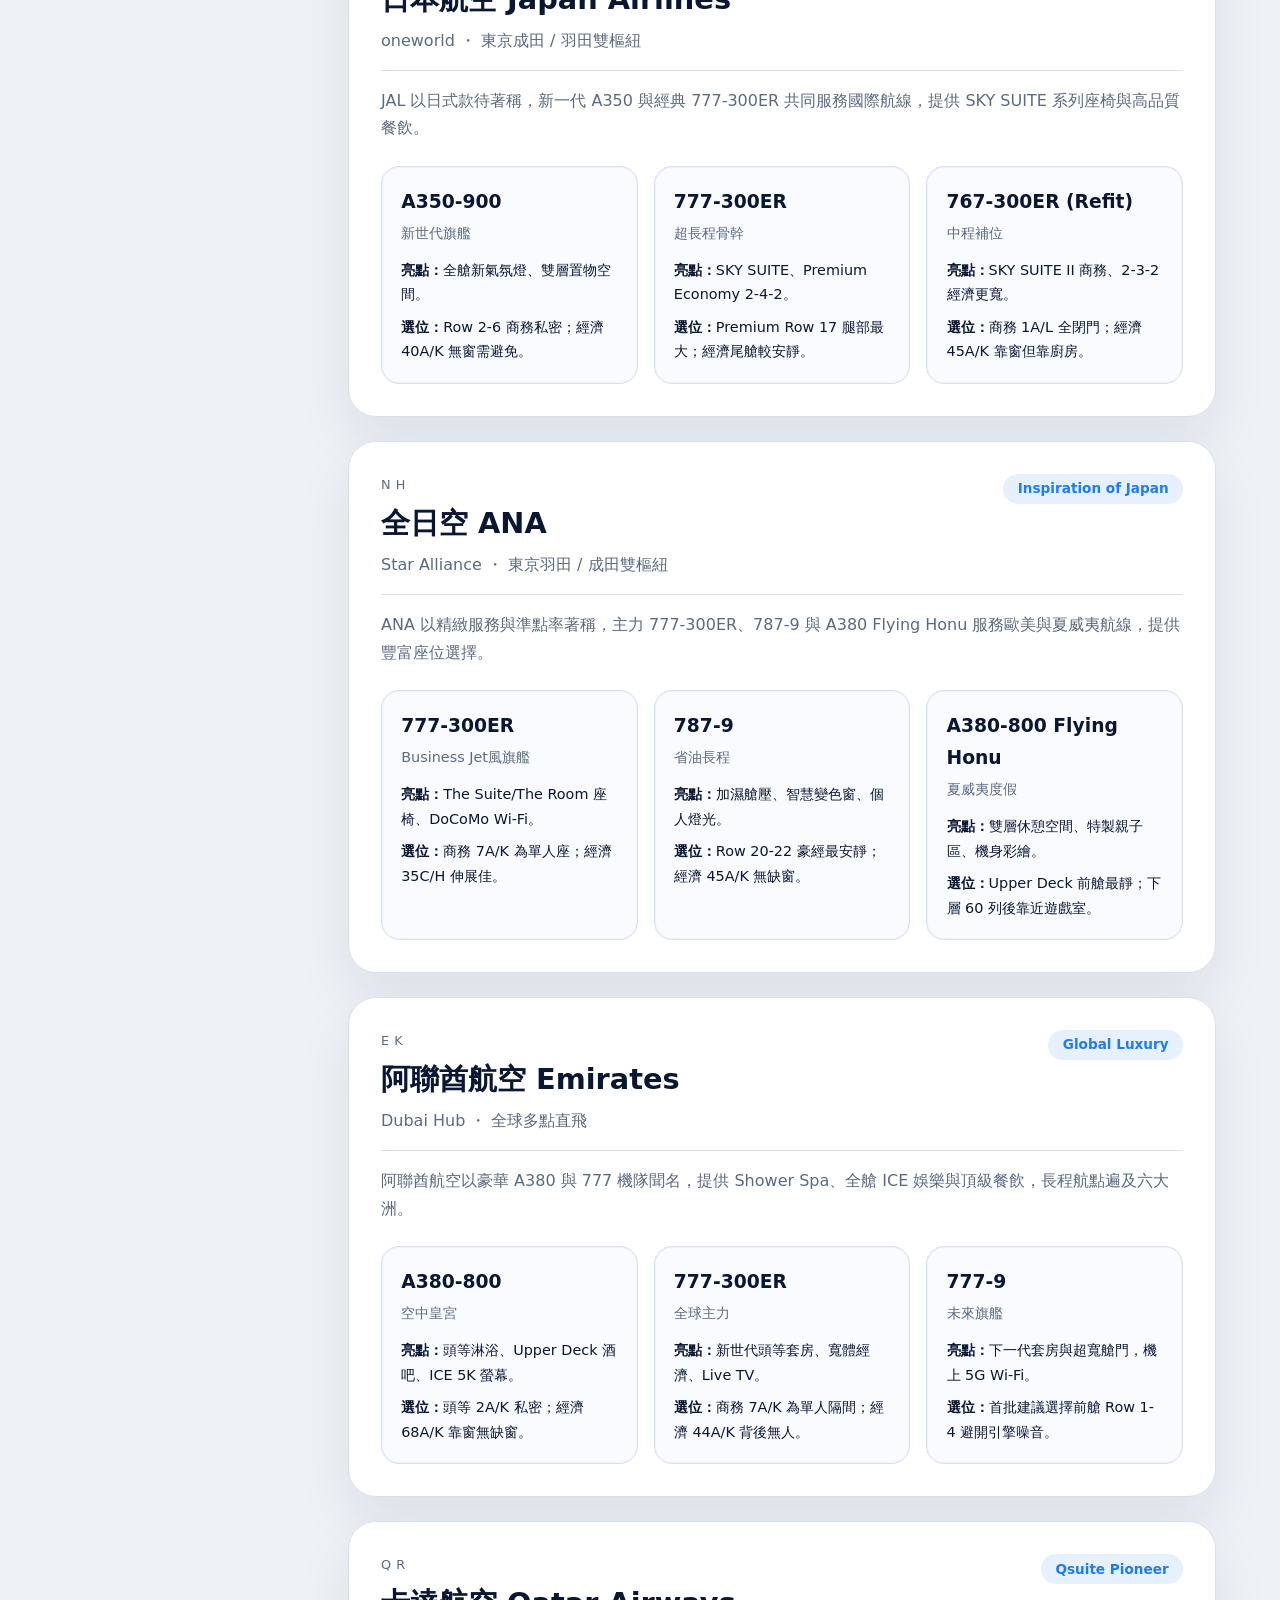
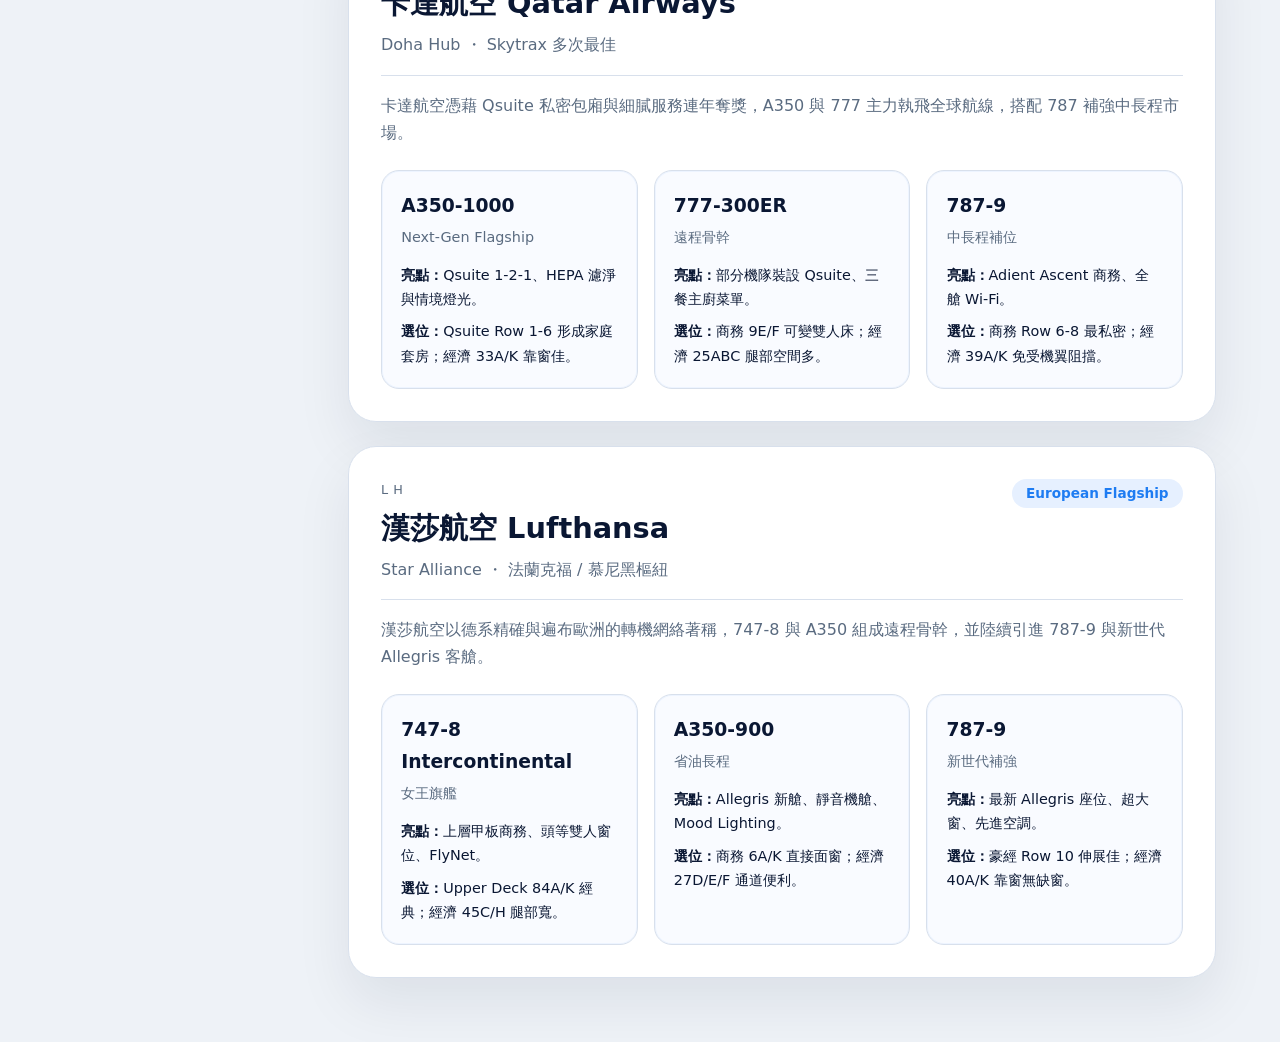
==== commit 63fbbec7: "fix bug 0510" ====
--- a/index.html
+++ b/index.html
@@ -4,6 +4,7 @@
     <meta charset="UTF-8" />
     <meta name="viewport" content="width=device-width, initial-scale=1.0" />
     <title>AirTraveler's Book</title>
+    <link rel="icon" type="image/png" href="img/airplane.png" />
     <link rel="stylesheet" href="assets/css/style.css" />
   </head>
   <body class="home-page">
--- a/assets/css/style.css
+++ b/assets/css/style.css
@@ -196,6 +196,10 @@
   gap: 1rem;
 }
 
+.airline-article {
+  scroll-margin-top: 6rem;
+}
+
 .airline-card header {
   display: flex;
   justify-content: space-between;
@@ -692,17 +696,30 @@
 
 .airline-chip-list {
   display: flex;
-  flex-wrap: wrap;
-  gap: 0.5rem;
+  flex-direction: column;
+  gap: 0.6rem;
 }
 
 .airline-chip {
-  padding: 0.35rem 0.8rem;
-  border-radius: 999px;
-  background: var(--accent-soft);
-  color: var(--ink);
-  border: 1px solid var(--border);
+  display: inline-flex;
+  align-items: center;
+  justify-content: flex-start;
+  width: 100%;
+  padding: 0.2rem 0;
+  color: var(--muted);
   font-size: 0.9rem;
+  text-decoration: none;
+}
+
+.airline-chip:hover,
+.airline-chip:focus-visible {
+  color: var(--accent);
+}
+
+.detail-sidebar a.airline-chip,
+.detail-sidebar span.airline-chip {
+  color: #7a889e;
+  font-weight: 500;
 }
 
 .empty-state {
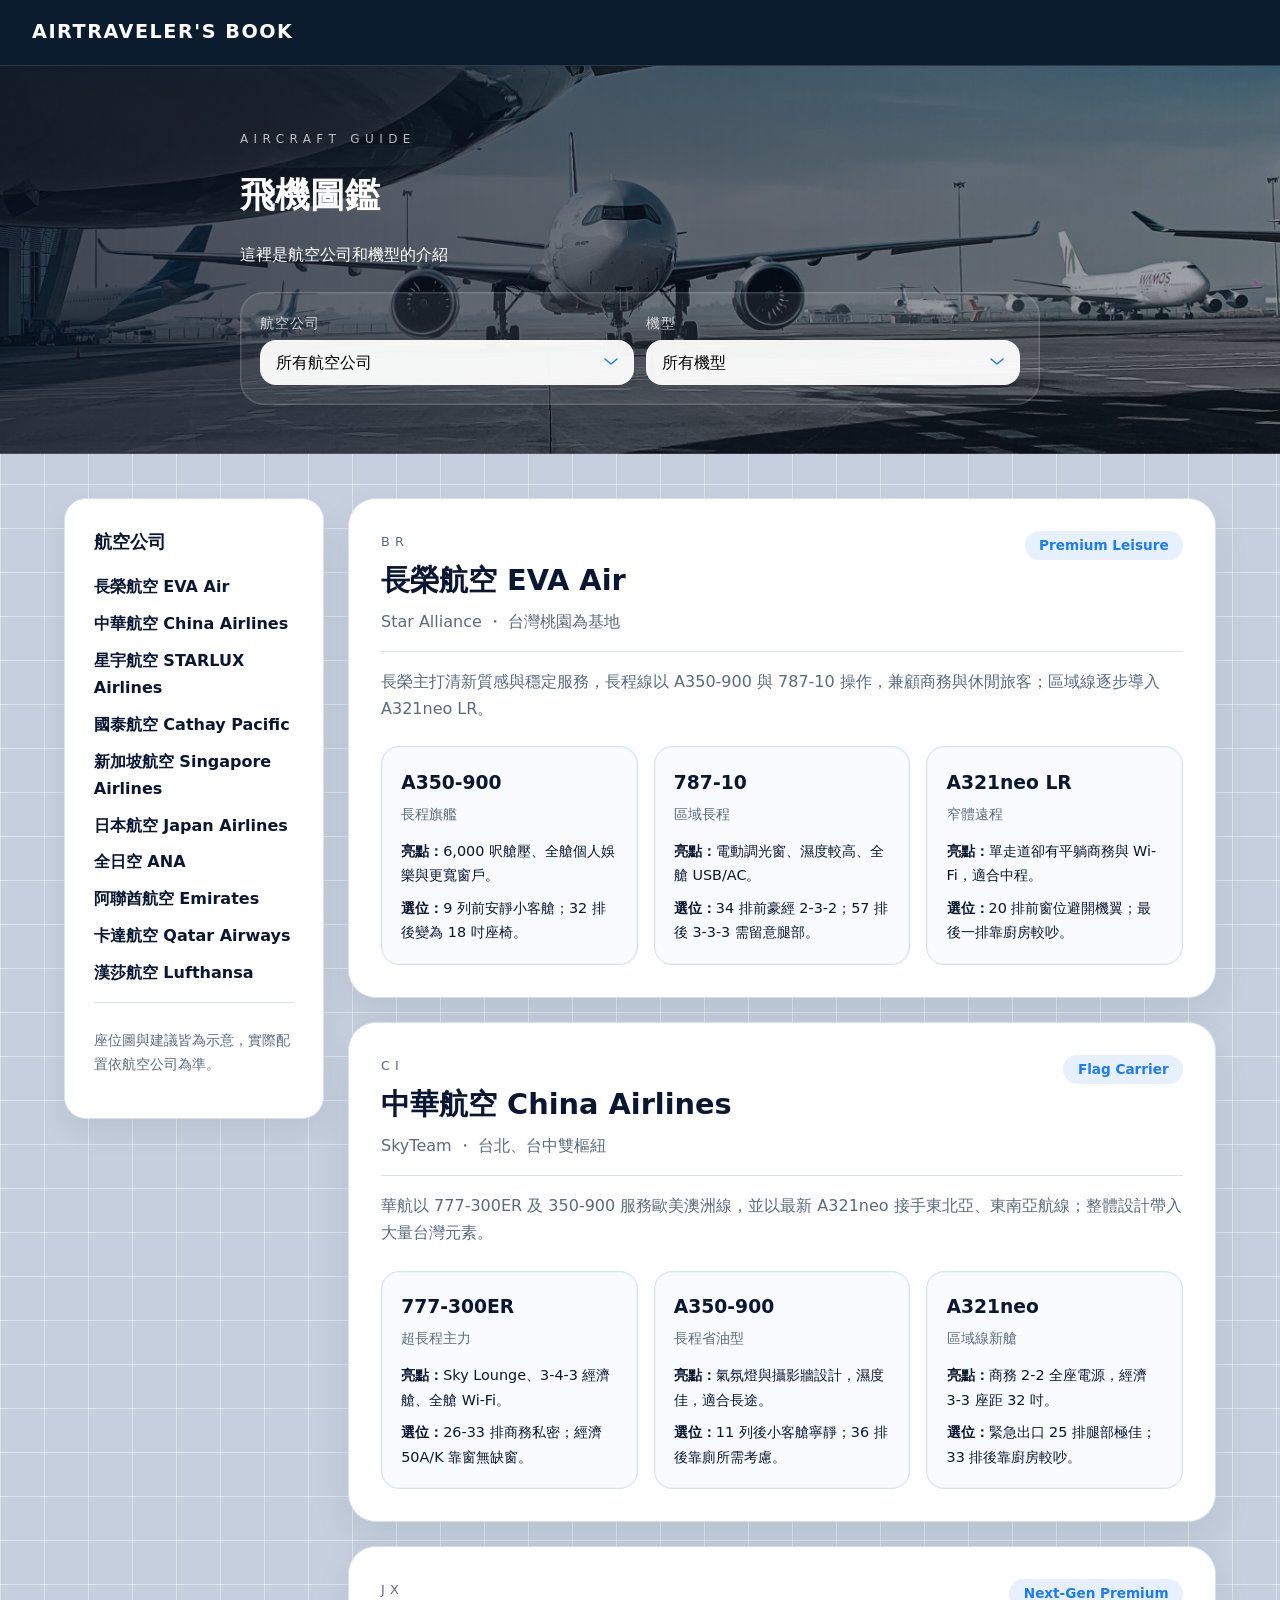
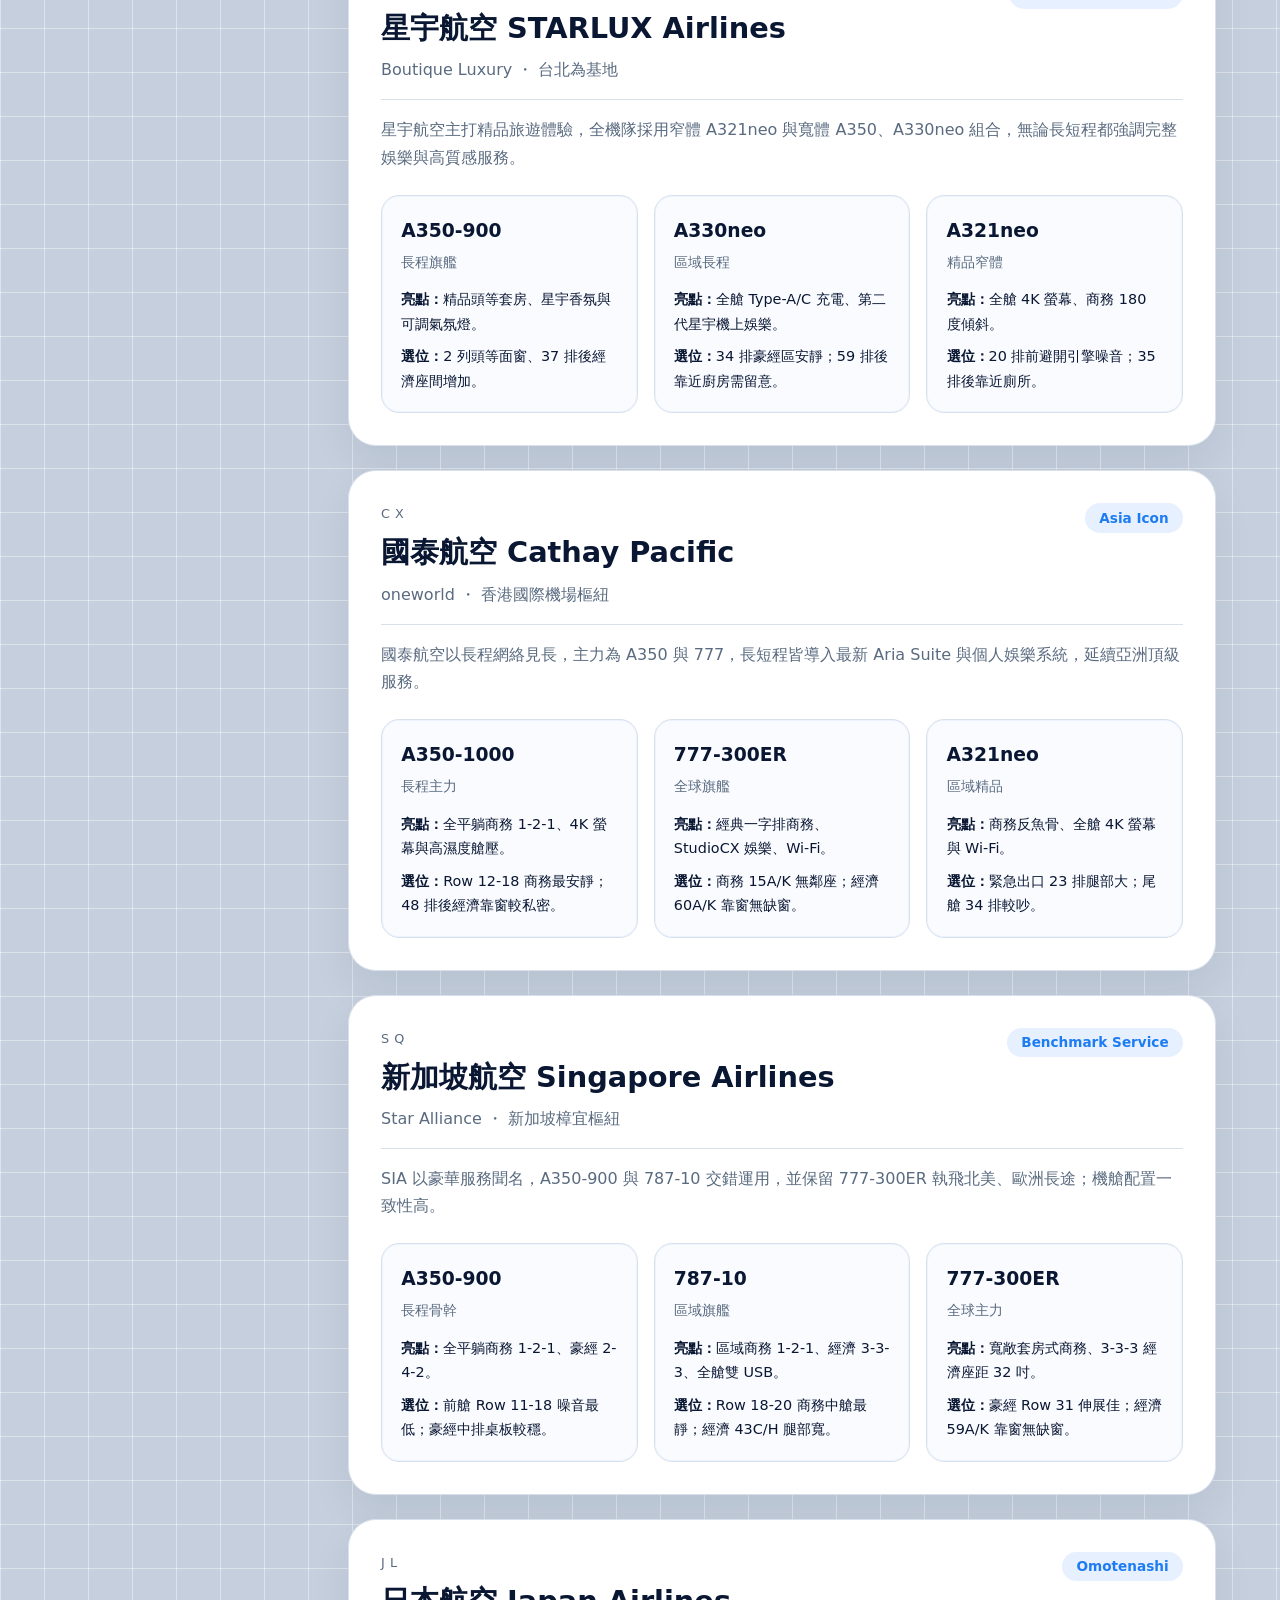
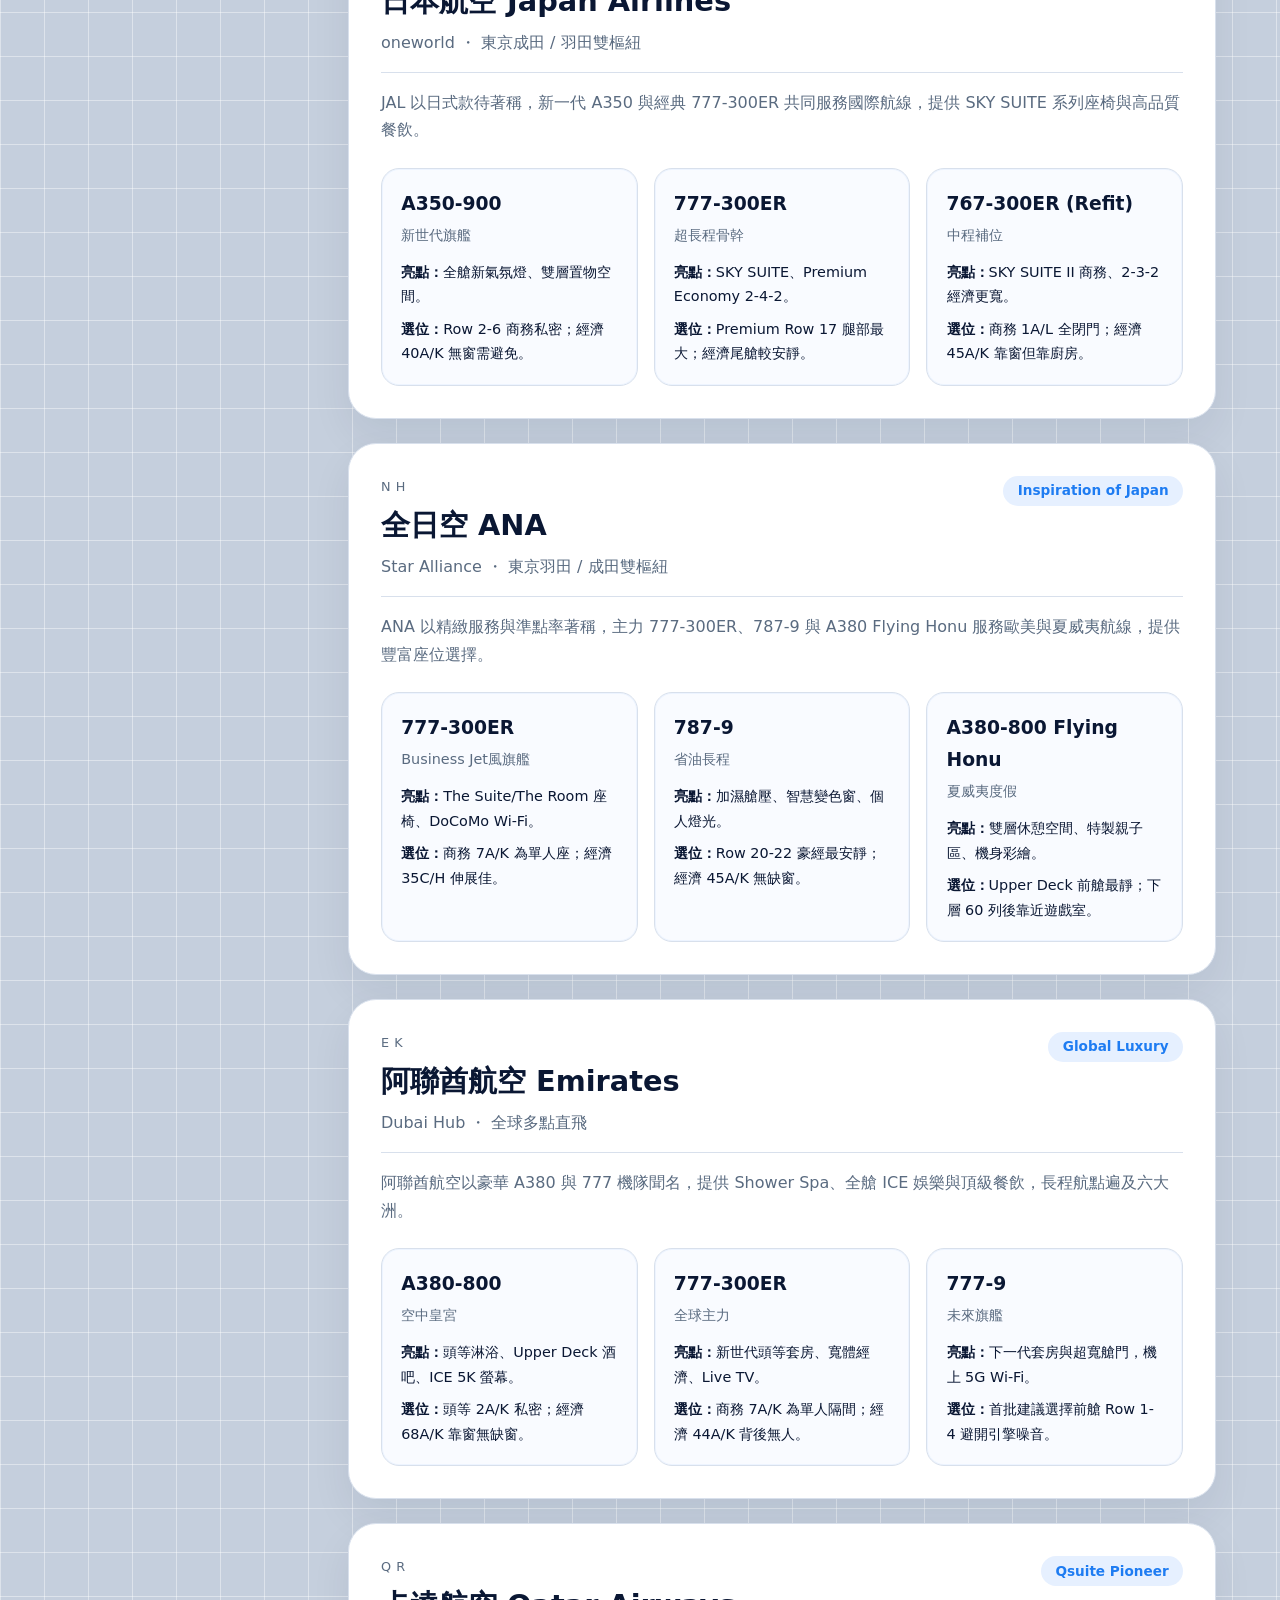
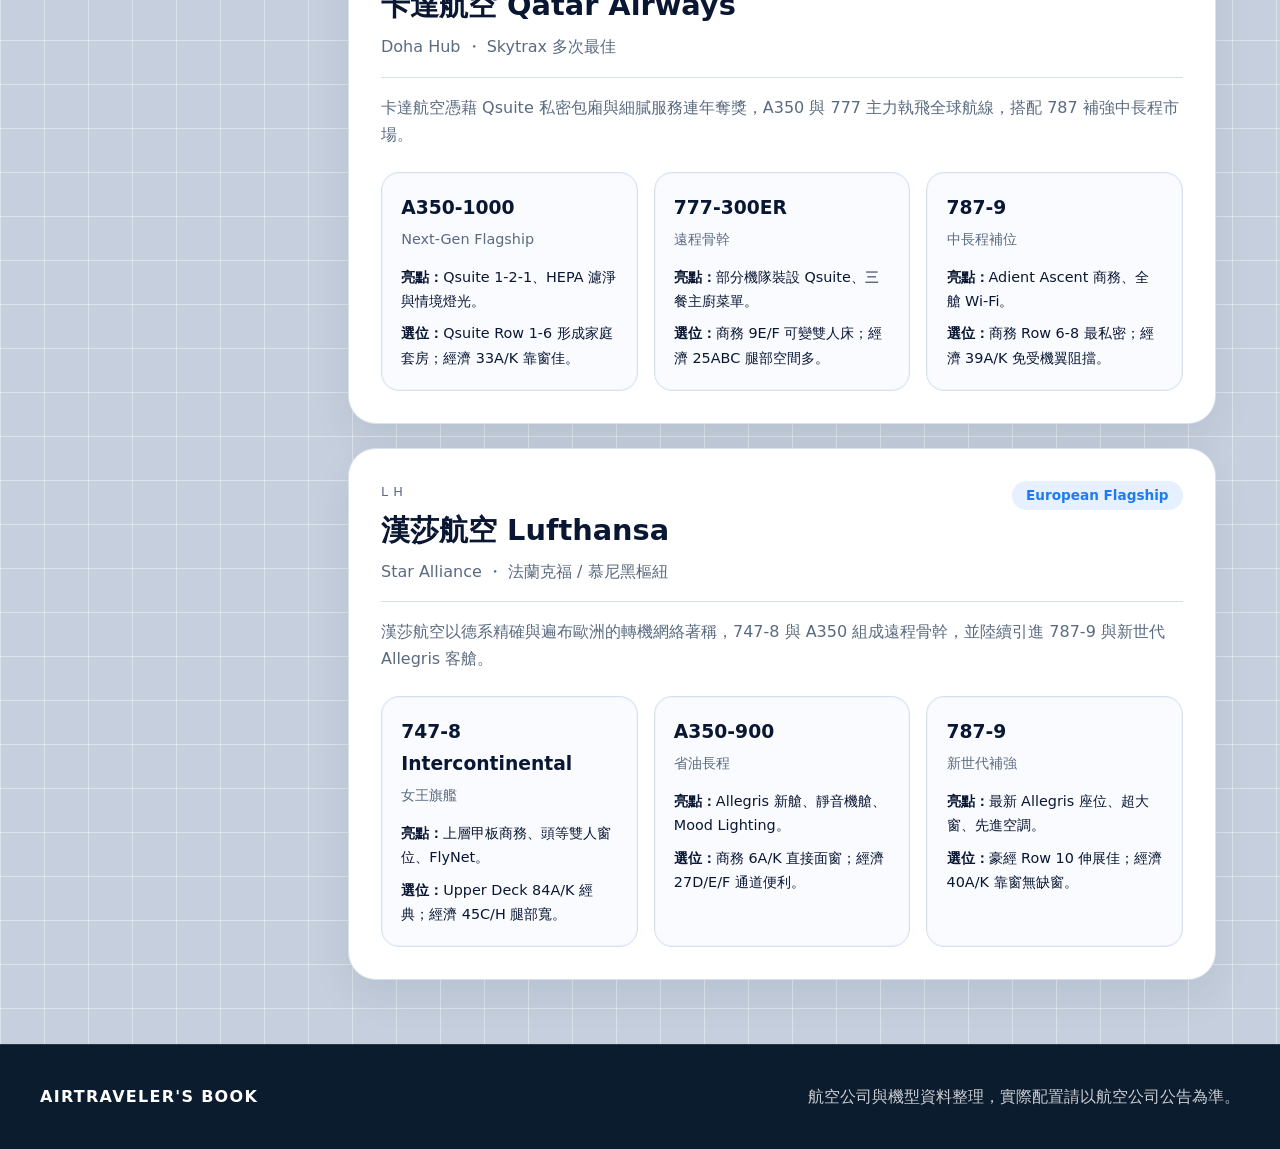
==== commit bdfcb6d8: "update backgrounf 0514" ====
--- a/index.html
+++ b/index.html
@@ -4,7 +4,9 @@
     <meta charset="UTF-8" />
     <meta name="viewport" content="width=device-width, initial-scale=1.0" />
     <title>AirTraveler's Book</title>
-    <link rel="icon" type="image/png" href="img/airplane.png" />
+    <link rel="icon" type="image/png" sizes="512x512" href="img/airplane.png?v=2" />
+    <link rel="shortcut icon" type="image/png" href="img/airplane.png?v=2" />
+    <link rel="apple-touch-icon" href="img/airplane.png?v=2" />
     <link rel="stylesheet" href="assets/css/style.css" />
   </head>
   <body class="home-page">
@@ -13,7 +15,7 @@
     </nav>
     <header class="hero" id="top">
       <div class="hero-content">
-        <p class="eyebrow">Seat Map Library</p>
+        <p class="eyebrow">Aircraft Guide</p>
         <h1>飛機圖鑑</h1>
         <p>這裡是航空公司和機型的介紹</p>
         <div class="search-panel" aria-label="搜尋與篩選機型">
@@ -49,6 +51,12 @@
         </div>
       </section>
     </main>
+    <footer class="site-footer">
+      <div class="footer-inner">
+        <p class="footer-brand">AirTraveler's Book</p>
+        <p>航空公司與機型資料整理，實際配置請以航空公司公告為準。</p>
+      </div>
+    </footer>
     <script src="assets/js/script.js"></script>
   </body>
 </html>
--- a/assets/css/style.css
+++ b/assets/css/style.css
@@ -2,7 +2,7 @@
   color-scheme: light;
   font-family: "Noto Sans TC", "PingFang TC", system-ui, -apple-system, BlinkMacSystemFont, "Segoe UI",
     sans-serif;
-  --bg: #eef2f7;
+  --bg: #c5cfdd;
   --nav: #0c1c2f;
   --card: #ffffff;
   --ink: #0a1733;
@@ -10,6 +10,7 @@
   --accent: #1e7cf2;
   --accent-soft: #e6f0ff;
   --border: #d8e0ec;
+  --bg-line: rgba(255, 255, 255, 0.42);
 }
 
 *,
@@ -20,7 +21,11 @@
 
 body {
   margin: 0;
-  background: var(--bg);
+  background:
+    linear-gradient(var(--bg-line) 1px, transparent 1px),
+    linear-gradient(90deg, var(--bg-line) 1px, transparent 1px),
+    var(--bg);
+  background-size: 44px 44px, 44px 44px, auto;
   color: var(--ink);
   line-height: 1.7;
   font-family: "Noto Sans TC", "PingFang TC", system-ui, -apple-system, BlinkMacSystemFont, "Segoe UI",
@@ -55,6 +60,7 @@
   justify-content: space-between;
   align-items: center;
   padding: 1rem 2rem;
+  border-bottom: 1px solid rgba(255, 255, 255, 0.12);
 }
 
 .brand {
@@ -82,6 +88,13 @@
   background: linear-gradient(135deg, #0d2340, #123d73 60%, #1e7cf2);
   color: white;
   padding: 3.2rem 2rem 3rem;
+  border-bottom: 1px solid rgba(255, 255, 255, 0.14);
+}
+
+.home-page .hero {
+  background:
+    linear-gradient(90deg, rgba(7, 17, 33, 0.78), rgba(7, 17, 33, 0.36)),
+    url("../../img/pexels-ekky-wicaksono-1370255-3760564.jpg") center / cover no-repeat;
 }
 
 .hero-compact {
@@ -89,7 +102,10 @@
 }
 
 .detail-hero {
-  background: linear-gradient(135deg, #0d2340, #123d73 70%, #25a5ff);
+  background:
+    linear-gradient(90deg, rgba(7, 17, 33, 0.78), rgba(7, 17, 33, 0.36)),
+    url("../../img/pexels-ekky-wicaksono-1370255-3760564.jpg") center / cover no-repeat;
+  padding: 3.2rem 2rem 3rem;
 }
 
 .hero-content {
@@ -190,7 +206,7 @@
   border-radius: 24px;
   border: 1px solid var(--border);
   padding: 1.8rem;
-  box-shadow: 0 25px 40px rgba(10, 23, 51, 0.08);
+  box-shadow: 0 18px 35px rgba(10, 23, 51, 0.06);
   display: flex;
   flex-direction: column;
   gap: 1rem;
@@ -311,7 +327,7 @@
   border-radius: 22px;
   padding: 1.8rem;
   border: 1px solid var(--border);
-  box-shadow: 0 18px 35px rgba(10, 23, 51, 0.08);
+  box-shadow: 0 14px 30px rgba(10, 23, 51, 0.06);
 }
 
 .detail-sidebar h2 {
@@ -348,6 +364,33 @@
   display: flex;
   flex-direction: column;
   gap: 1.5rem;
+}
+
+.site-footer {
+  background: var(--nav);
+  color: rgba(255, 255, 255, 0.78);
+  padding: 2.4rem 2rem;
+  border-top: 1px solid rgba(255, 255, 255, 0.12);
+}
+
+.footer-inner {
+  max-width: 1200px;
+  margin: 0 auto;
+  display: flex;
+  justify-content: space-between;
+  align-items: center;
+  gap: 1rem;
+}
+
+.footer-inner p {
+  margin: 0;
+}
+
+.footer-brand {
+  color: white;
+  font-weight: 700;
+  letter-spacing: 0.08em;
+  text-transform: uppercase;
 }
 
 .aircraft-card {
@@ -355,7 +398,7 @@
   border-radius: 28px;
   padding: 2rem;
   border: 1px solid var(--border);
-  box-shadow: 0 25px 55px rgba(10, 23, 51, 0.08);
+  box-shadow: 0 18px 40px rgba(10, 23, 51, 0.07);
   backdrop-filter: blur(8px);
 }
 
@@ -512,6 +555,11 @@
     margin-top: -2rem;
   }
 
+  .footer-inner {
+    flex-direction: column;
+    align-items: flex-start;
+  }
+
   .airline-card header,
   .aircraft-card header {
     flex-direction: column;
@@ -523,8 +571,12 @@
   display: grid;
   grid-template-columns: minmax(240px, 260px) 1fr;
   gap: 1.2rem;
-  margin: 2rem auto 4rem;
+  margin: 2.75rem auto 4rem;
   align-items: start;
+}
+
+.detail-page main.aircraft-detail-layout {
+  margin-top: 2.75rem;
 }
 
 .aircraft-overview {
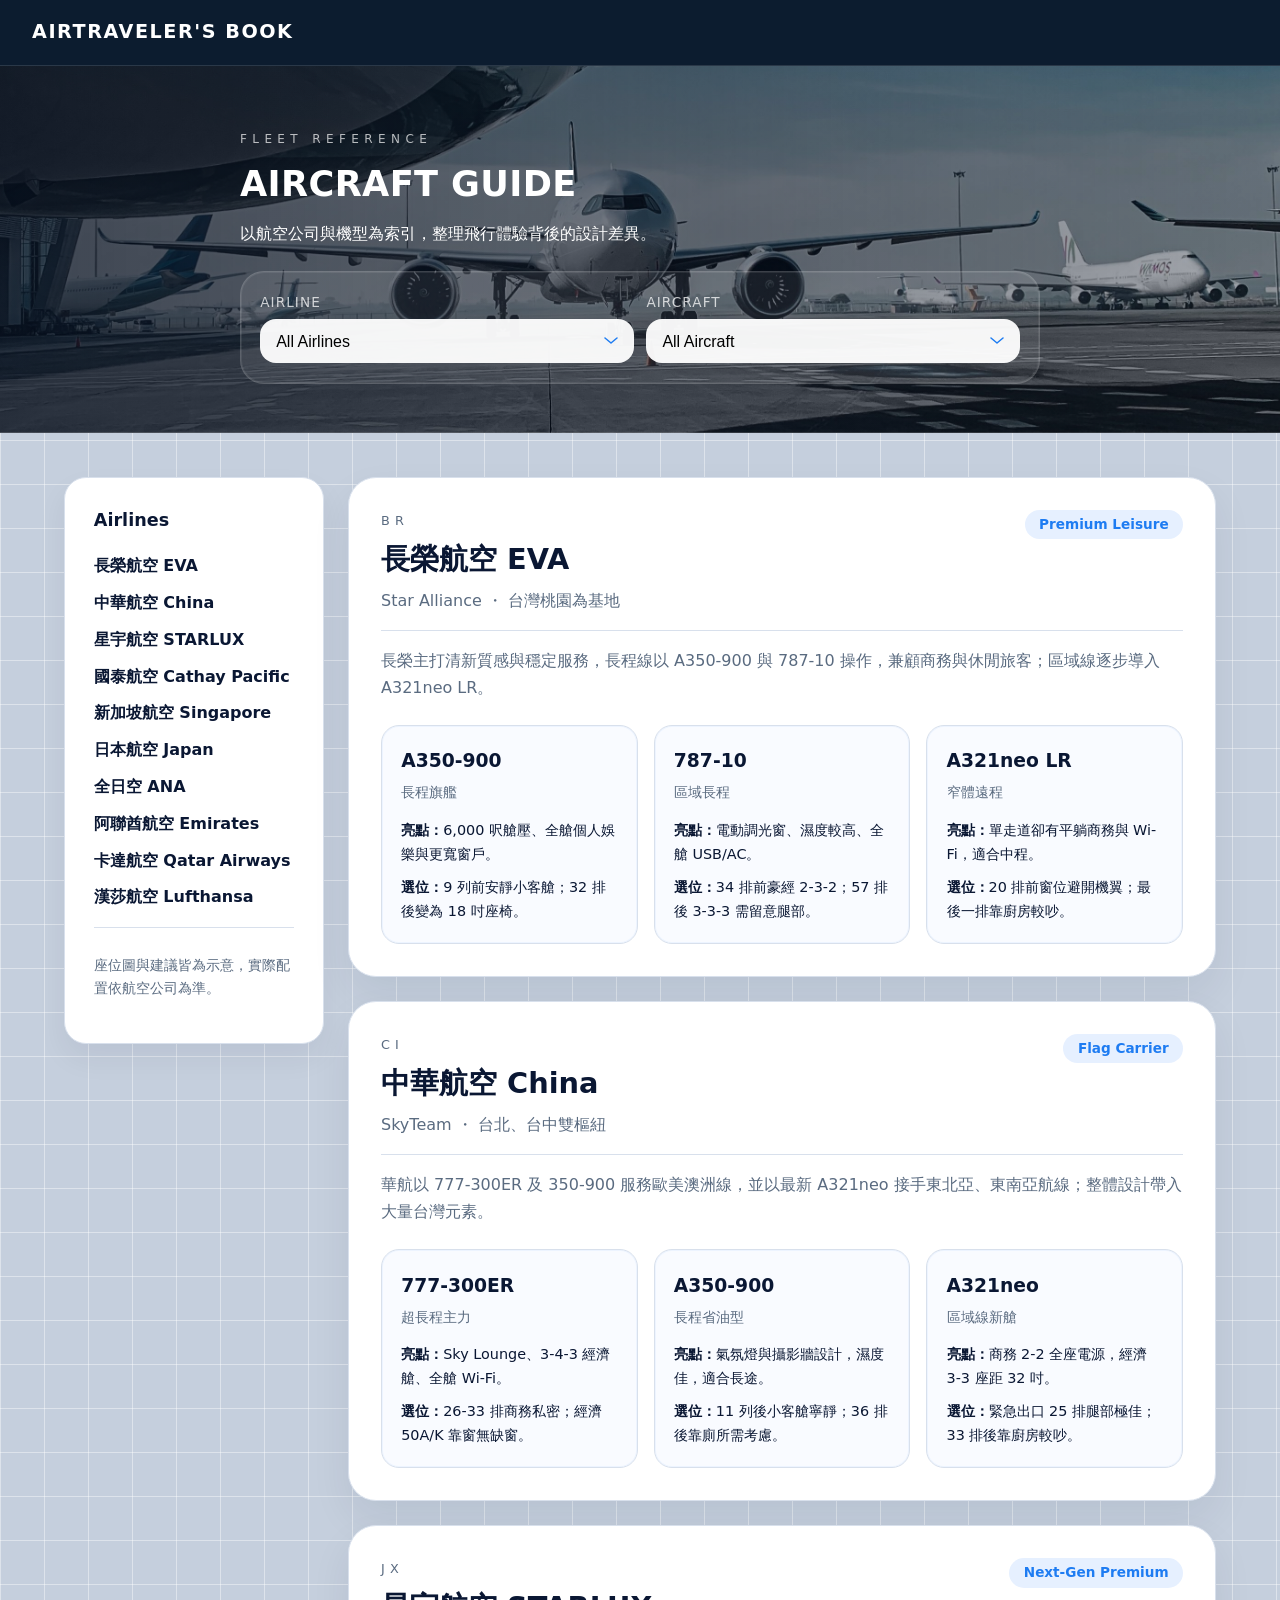
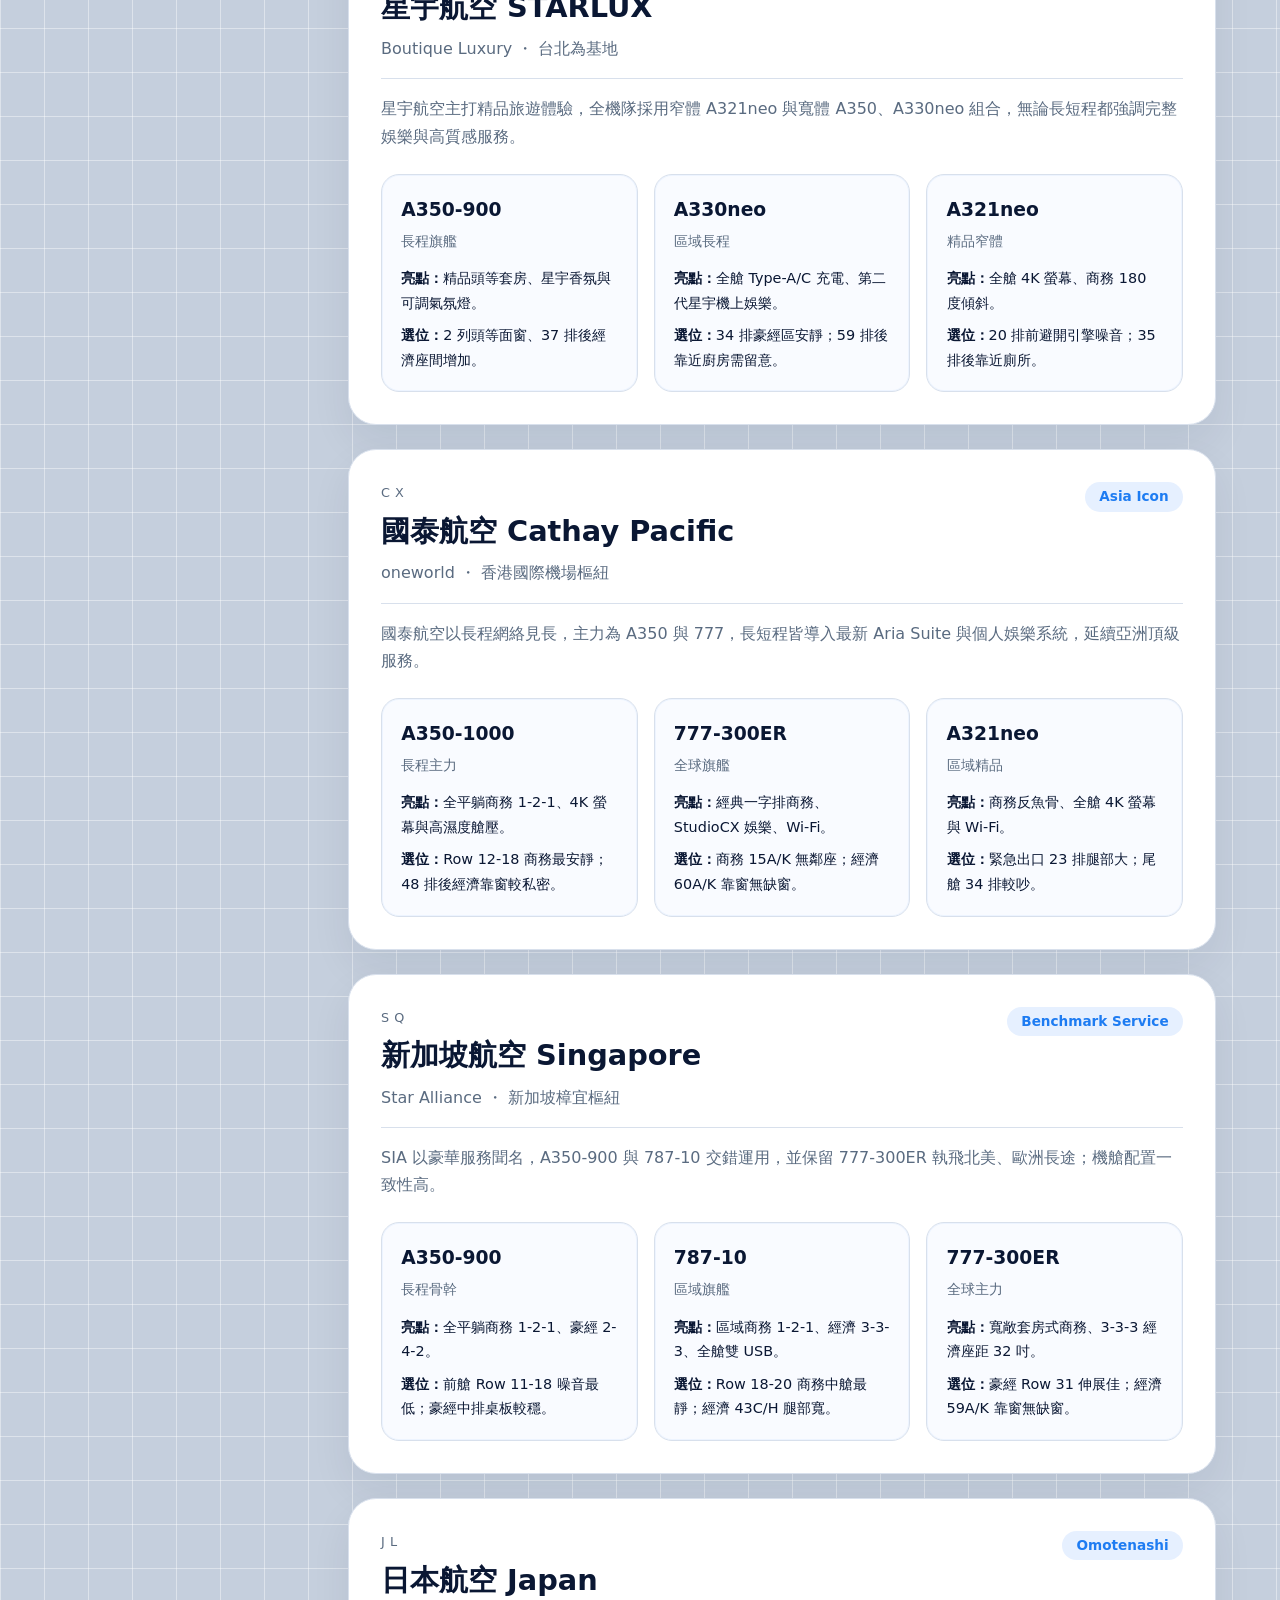
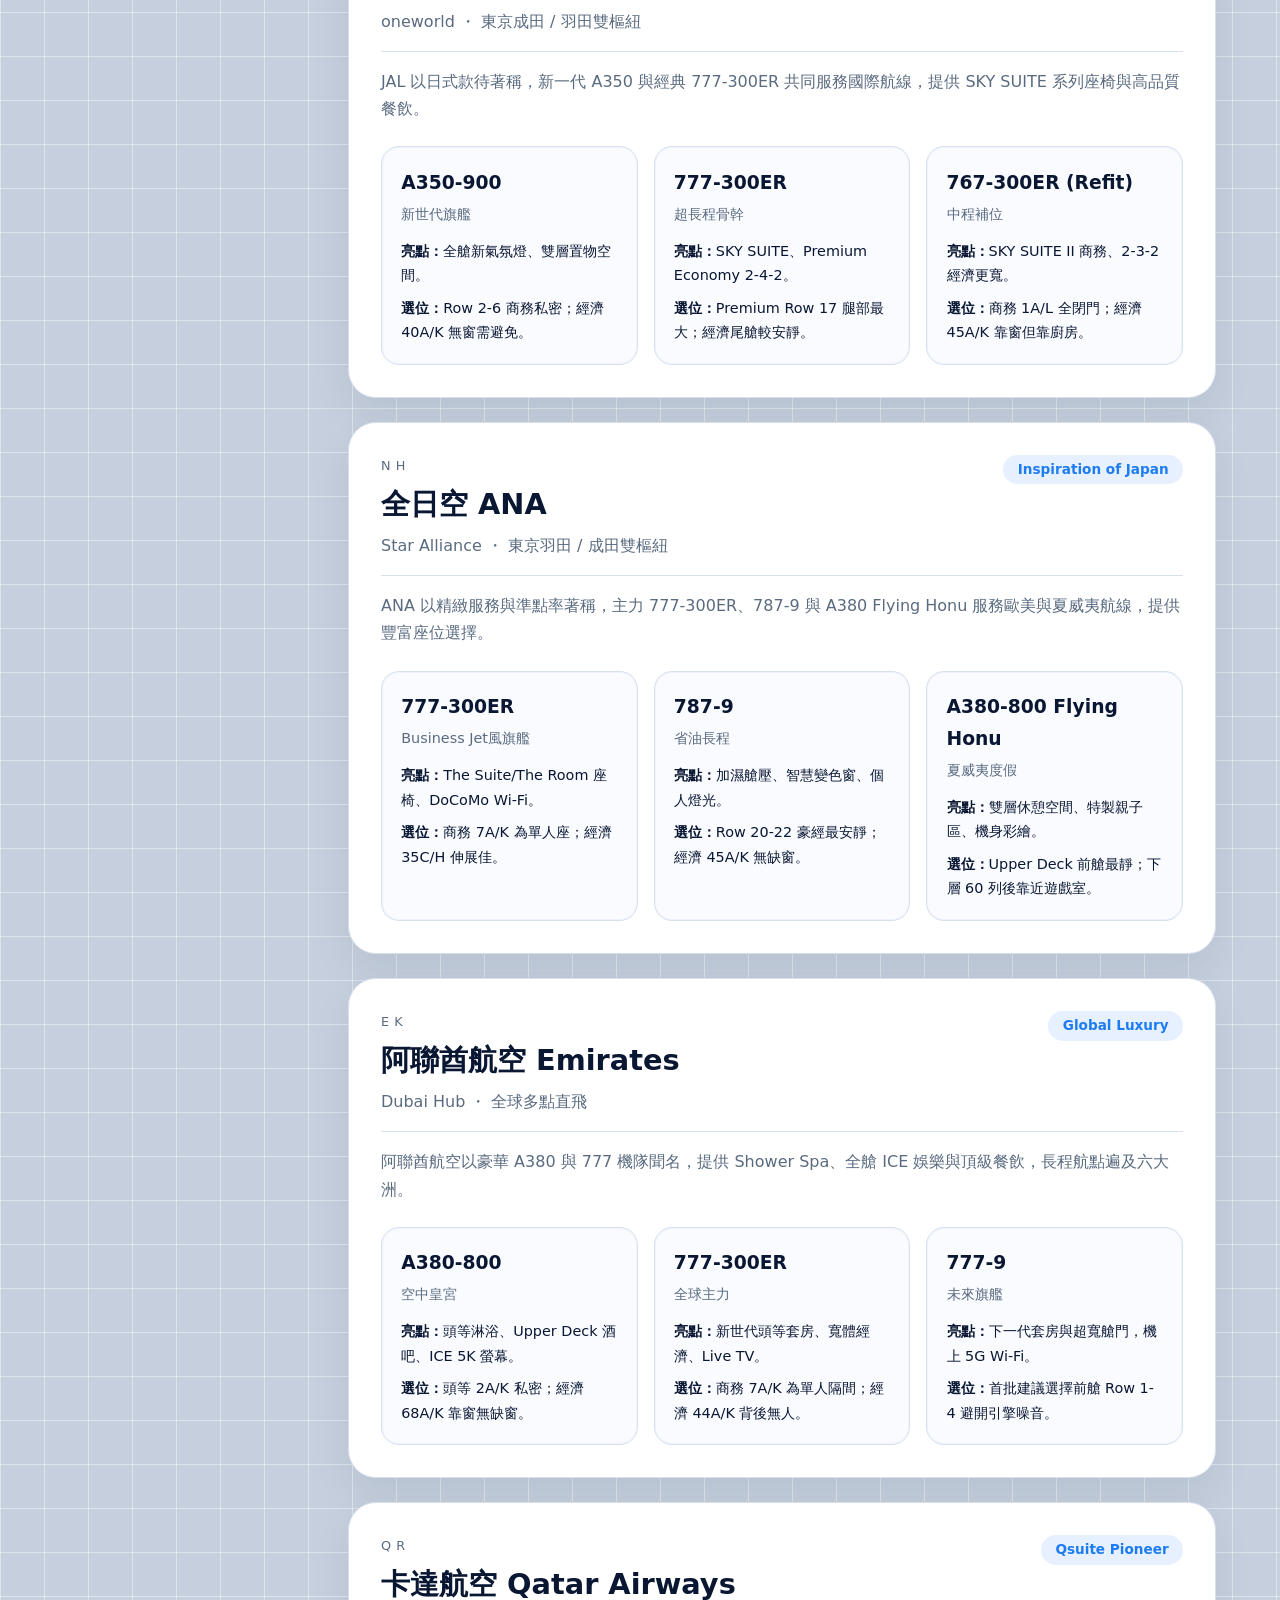
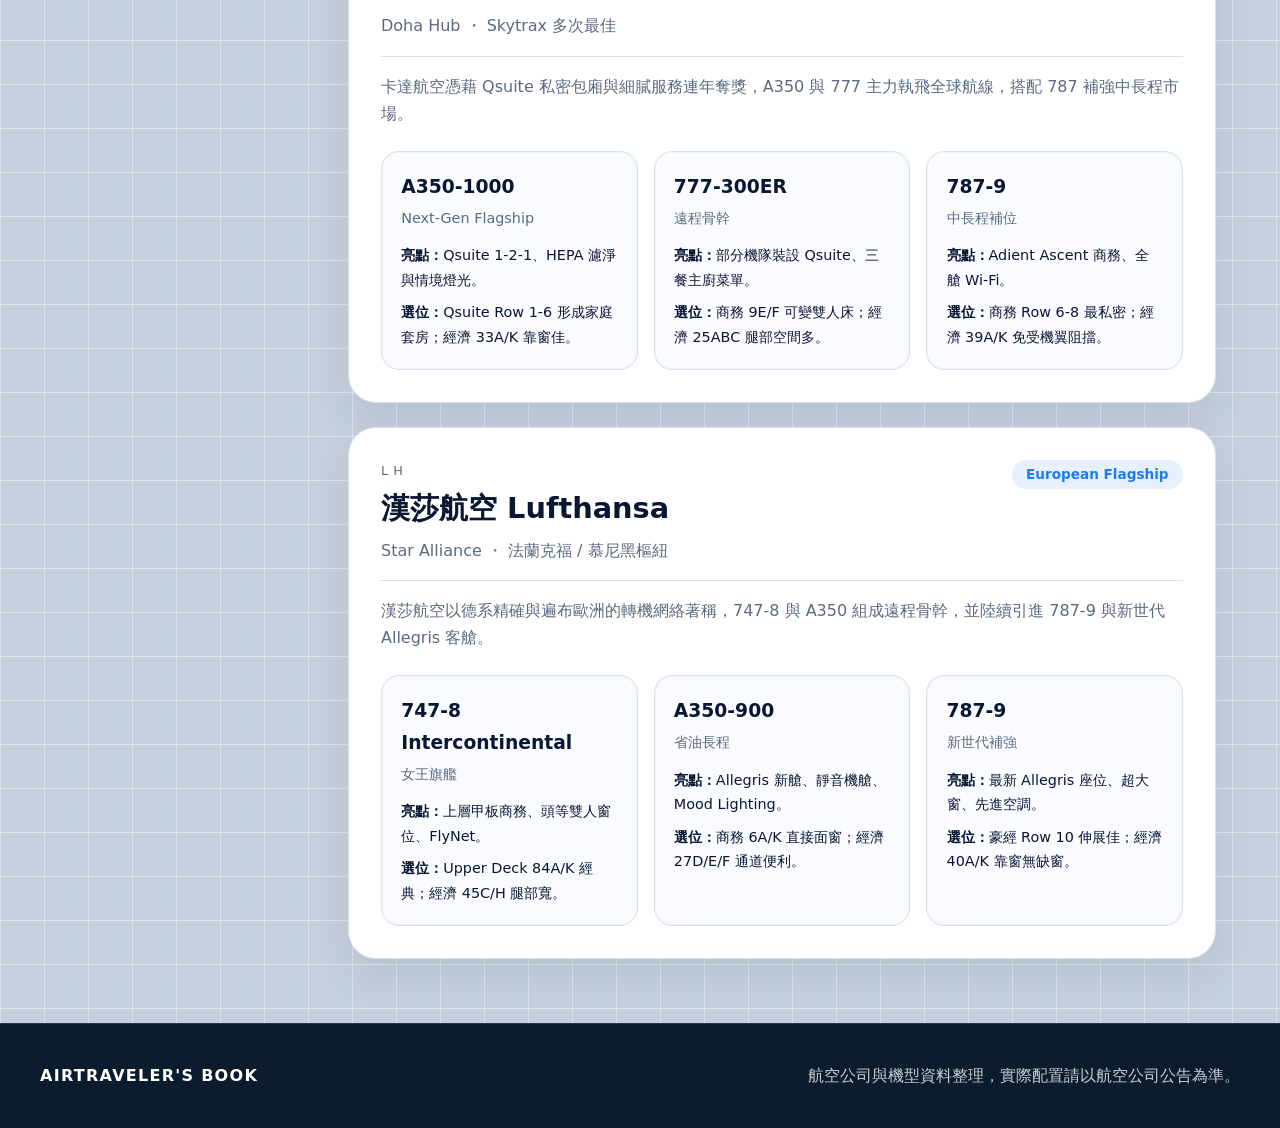
==== commit 40b31e64: "update design 0514" ====
--- a/index.html
+++ b/index.html
@@ -15,21 +15,21 @@
     </nav>
     <header class="hero" id="top">
       <div class="hero-content">
-        <p class="eyebrow">Aircraft Guide</p>
-        <h1>飛機圖鑑</h1>
-        <p>這裡是航空公司和機型的介紹</p>
+        <p class="eyebrow">FLEET REFERENCE</p>
+        <h1>AIRCRAFT GUIDE</h1>
+        <p>以航空公司與機型為索引，整理飛行體驗背後的設計差異。</p>
         <div class="search-panel" aria-label="搜尋與篩選機型">
           <div class="filter-row filter-row-inline">
             <div class="filter-field">
-              <label for="airlineFilter">航空公司</label>
+              <label for="airlineFilter">Airline</label>
               <select id="airlineFilter">
-                <option value="">所有航空公司</option>
+                <option value="">All Airlines</option>
               </select>
             </div>
             <div class="filter-field">
-              <label for="modelFilter">機型</label>
+              <label for="modelFilter">Aircraft</label>
               <select id="modelFilter">
-                <option value="">所有機型</option>
+                <option value="">All Aircraft</option>
               </select>
             </div>
           </div>
@@ -41,7 +41,7 @@
         <div class="fleet-spacer" aria-hidden="true"></div>
         <div class="detail-layout">
           <aside class="detail-sidebar">
-            <h2>航空公司</h2>
+            <h2>Airlines</h2>
             <ul id="airlineSidebar"></ul>
             <div class="sidebar-note">
               <p>座位圖與建議皆為示意，實際配置依航空公司為準。</p>
--- a/assets/css/style.css
+++ b/assets/css/style.css
@@ -123,7 +123,12 @@
 
 .hero h1 {
   margin: 0 0 1rem;
-  font-size: clamp(1.4rem, 3.5vw, 2.2rem);
+  font-size: clamp(1.45rem, 3.2vw, 2.2rem);
+  font-family: "Noto Sans TC", "PingFang TC", system-ui, -apple-system, BlinkMacSystemFont, "Segoe UI",
+    sans-serif;
+  font-weight: 700;
+  letter-spacing: 0.01em;
+  line-height: 1.1;
 }
 
 .search-panel {
